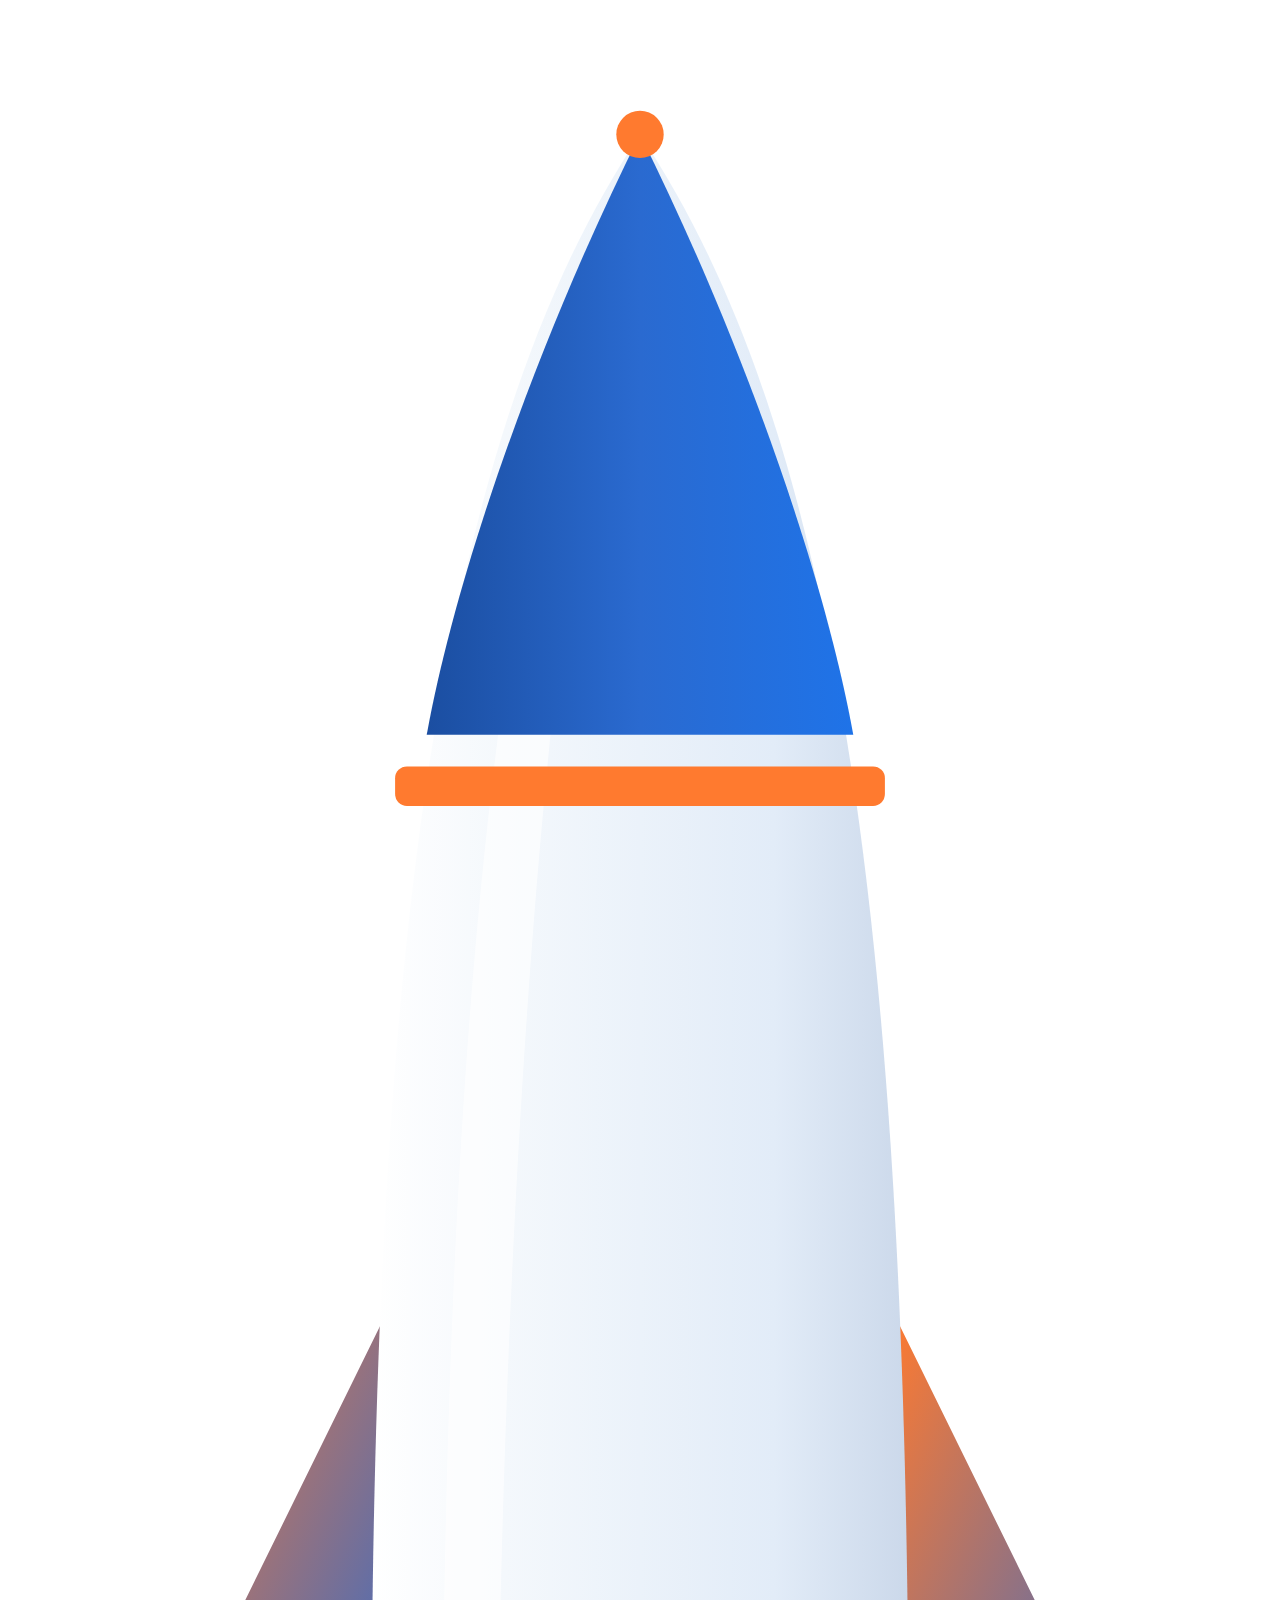
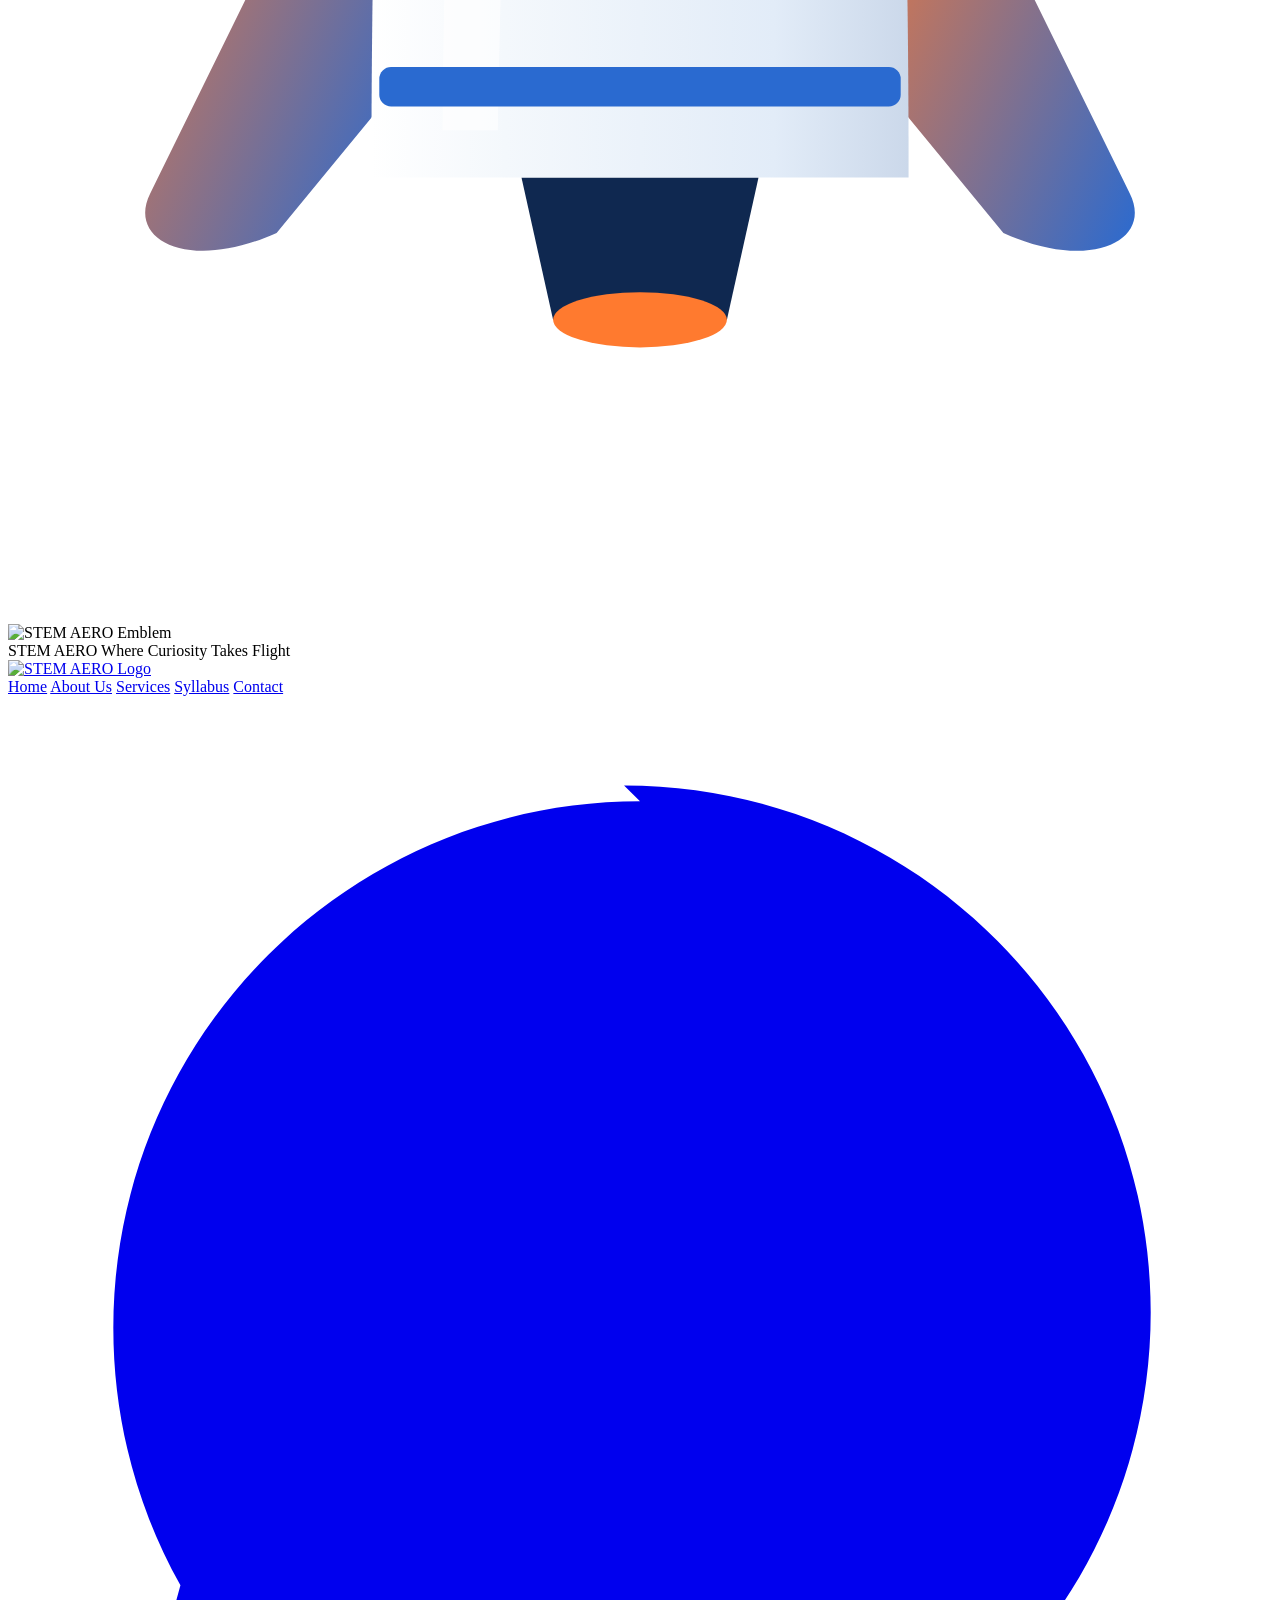
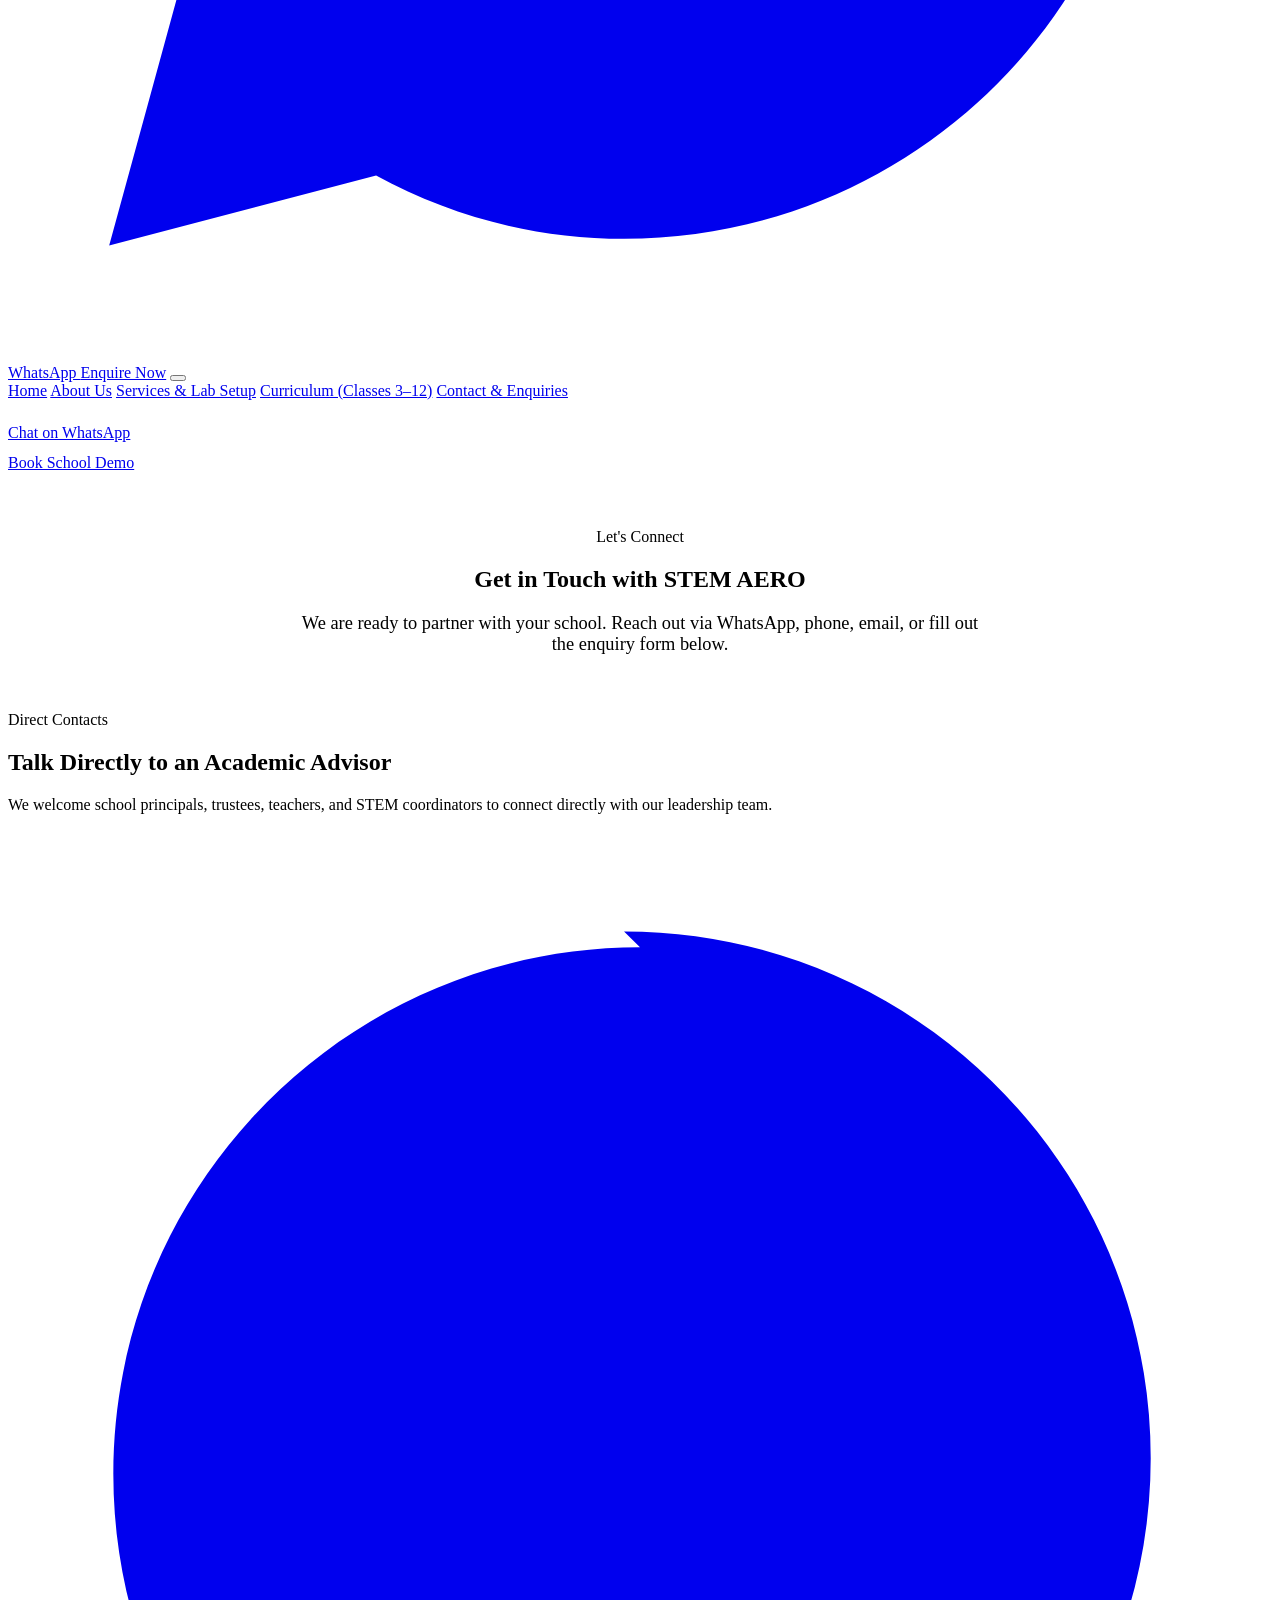
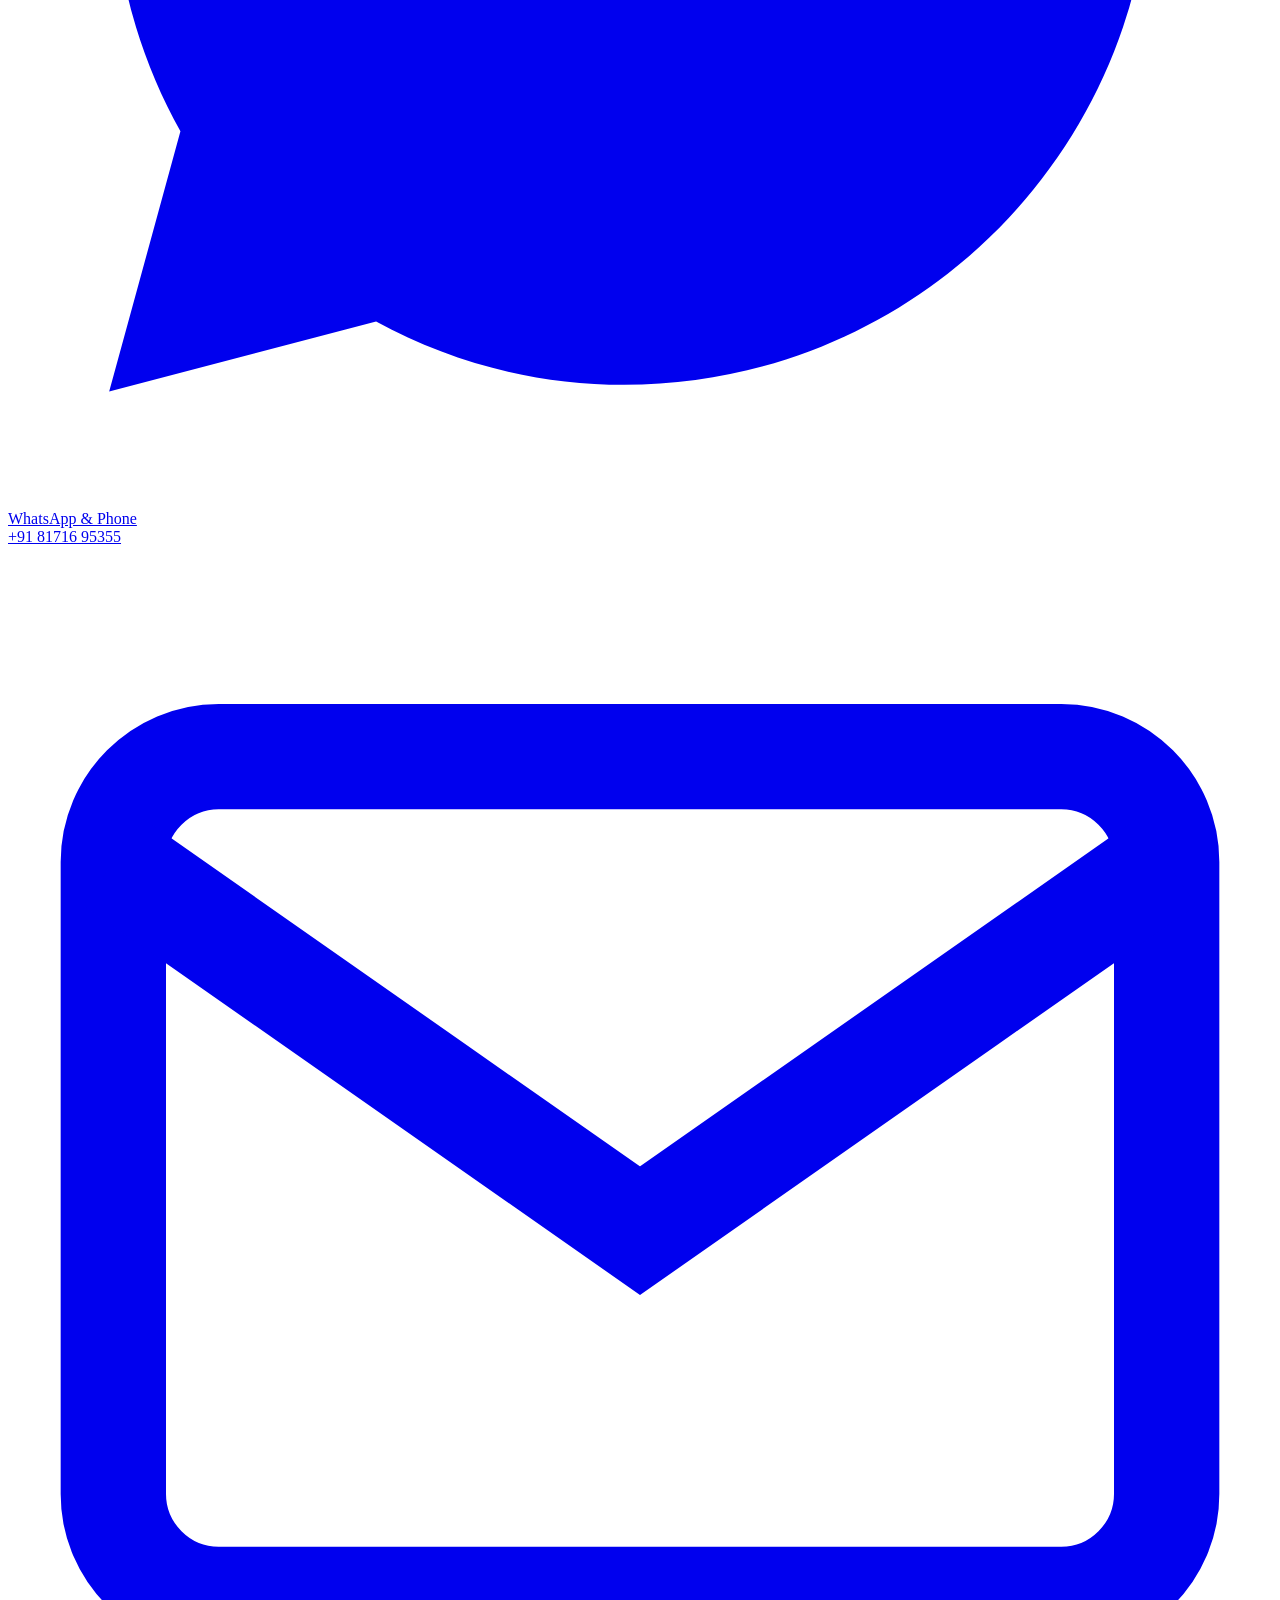
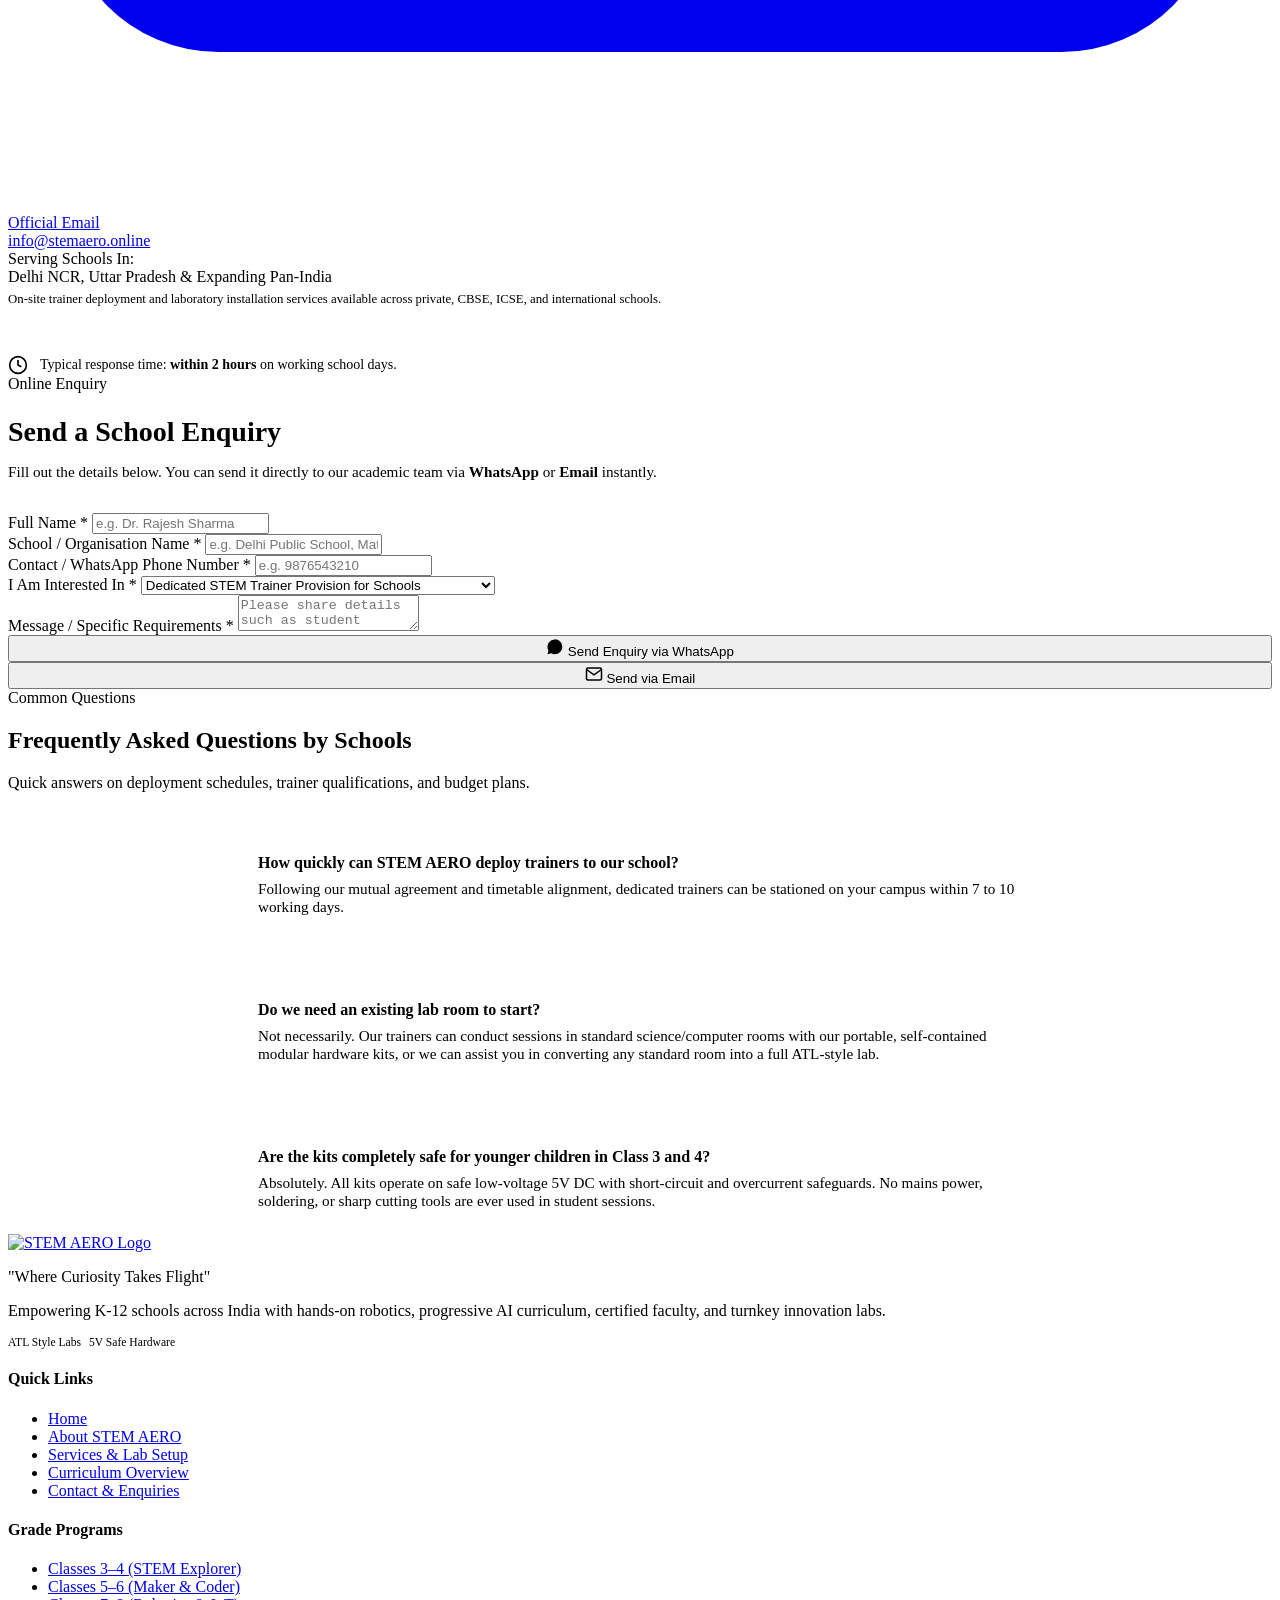
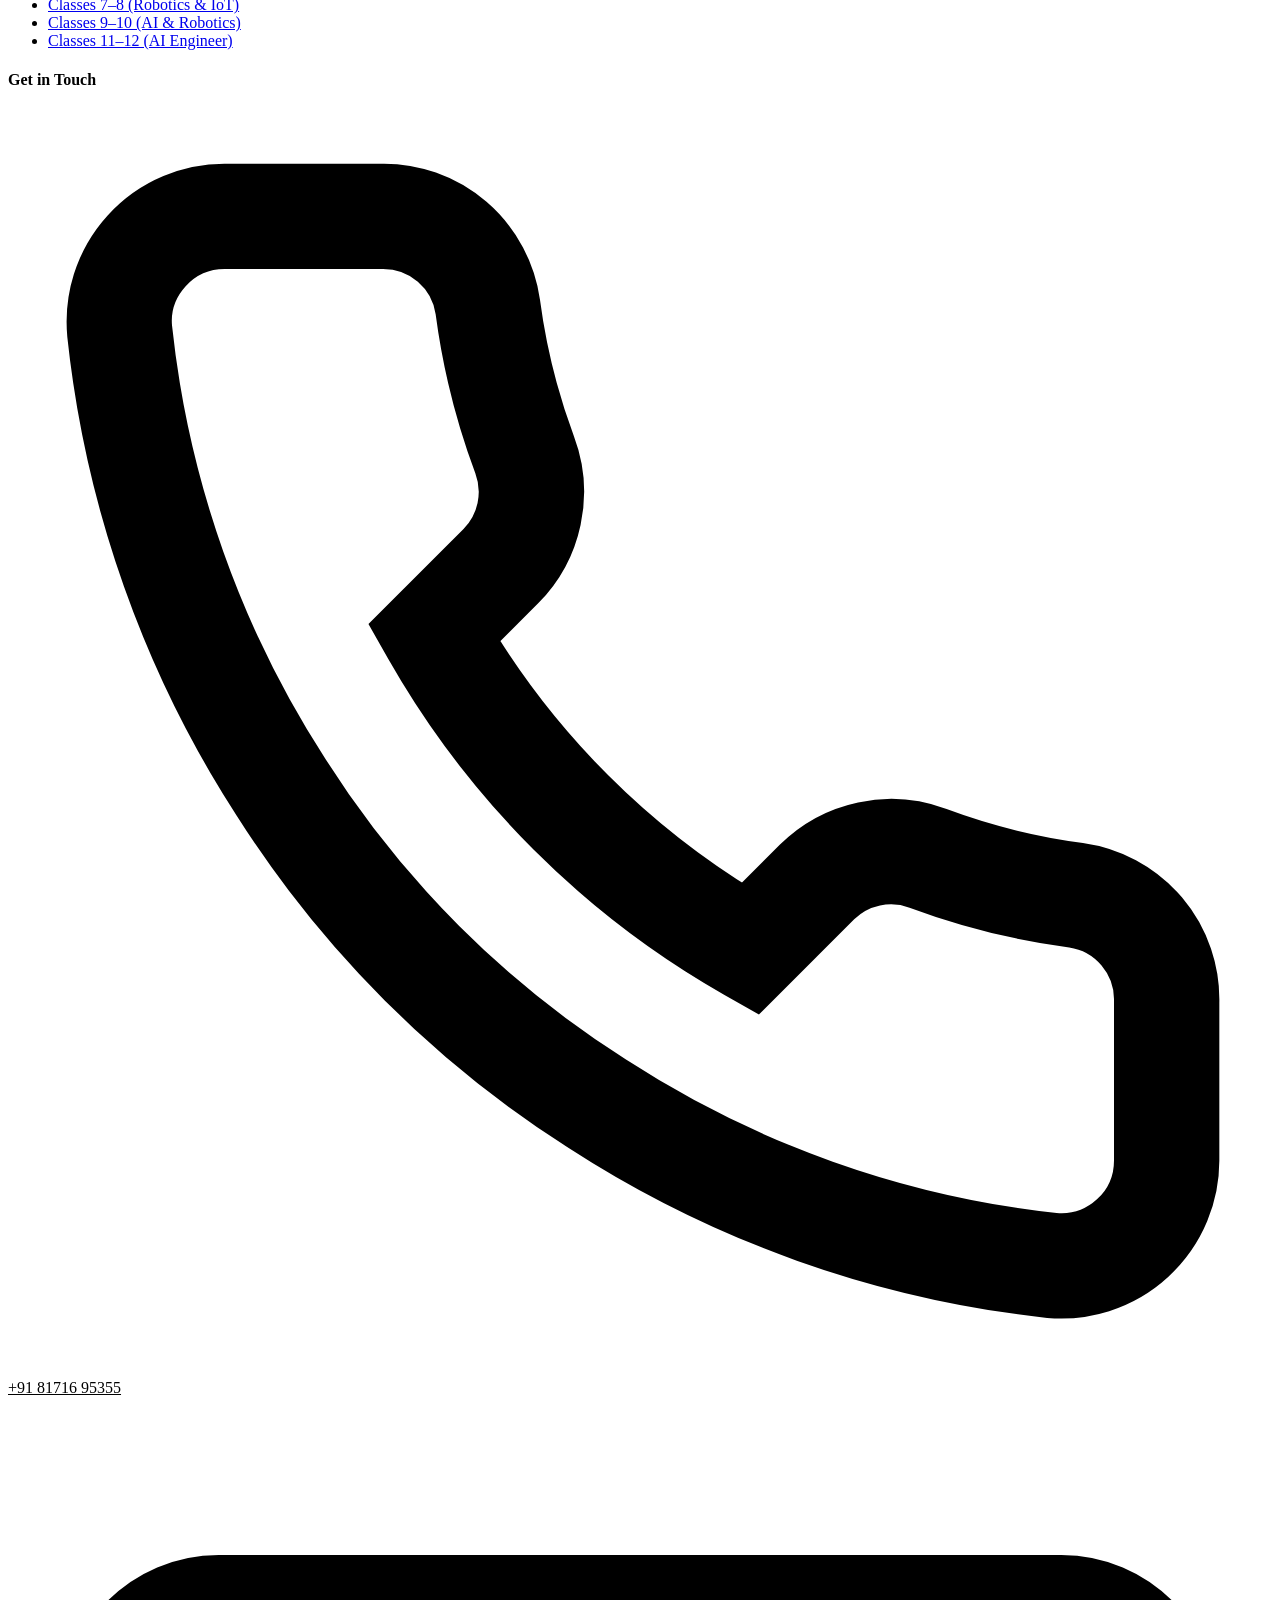
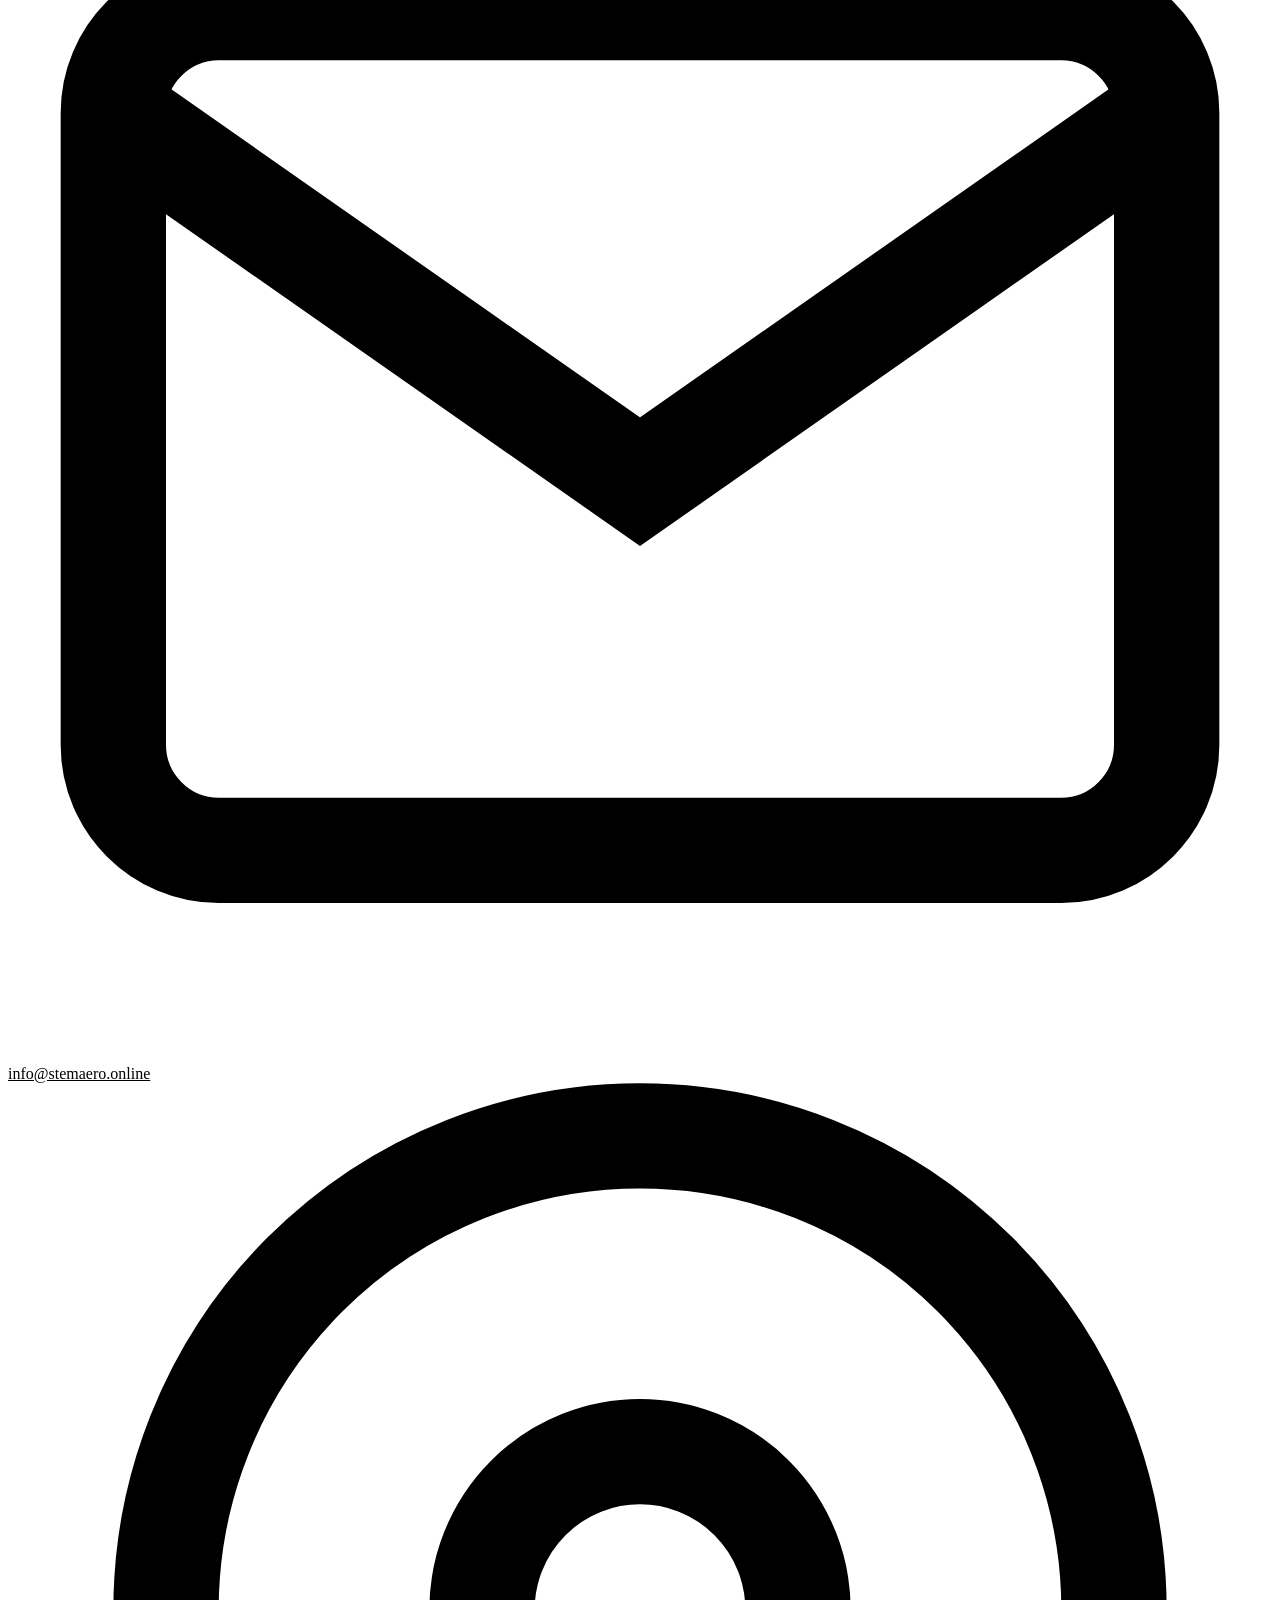
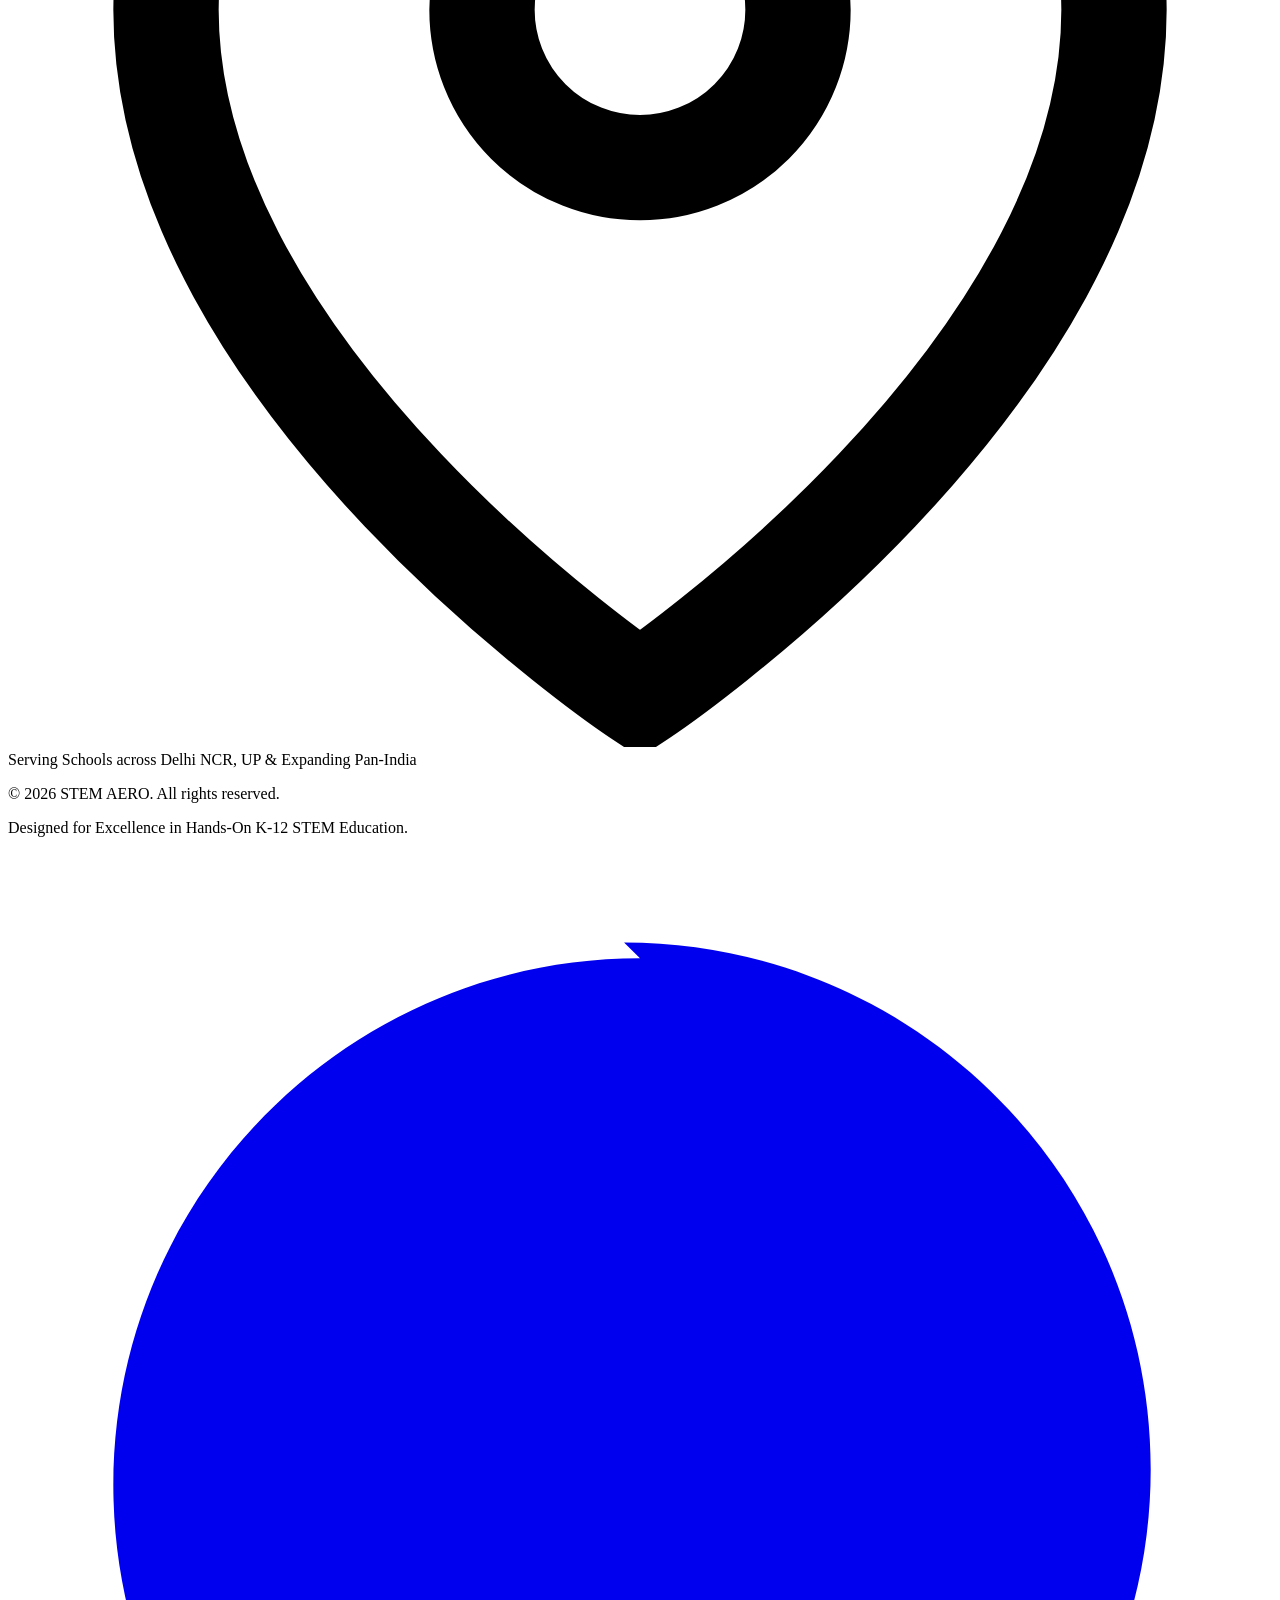
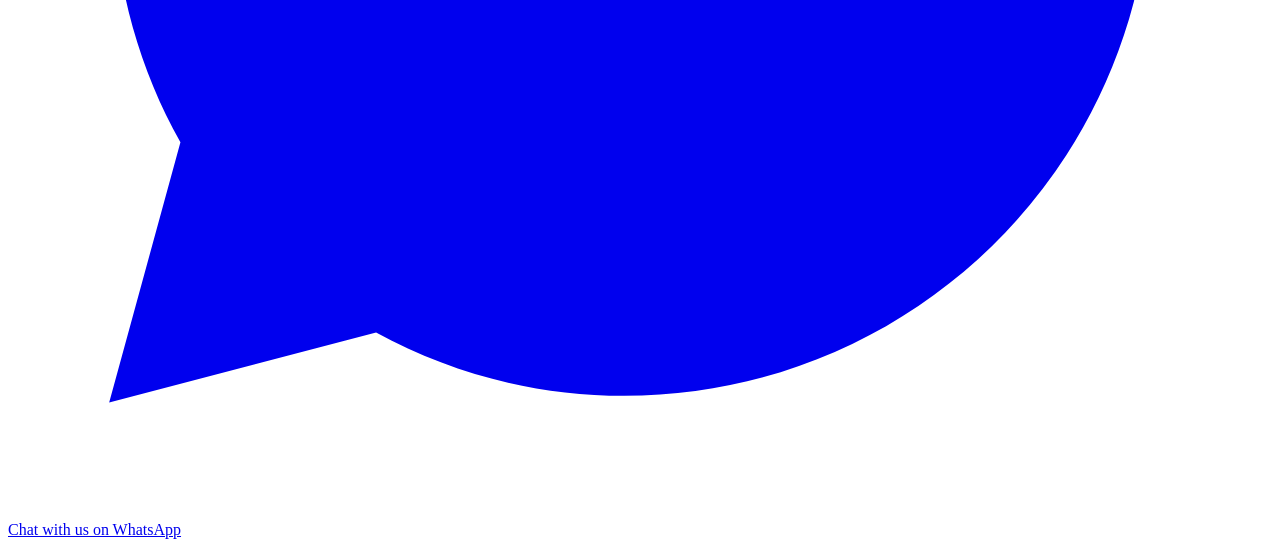
==== contact.html @ c4408d40 "Add files via upload" ====
<!DOCTYPE html>
<html lang="en">
<head>
  <meta charset="UTF-8">
  <meta name="viewport" content="width=device-width, initial-scale=1.0">
  <title>Contact Us | STEM AERO - School Partnerships & Enquiries</title>
  <meta name="description" content="Get in touch with STEM AERO to bring STEM trainers, progressive robotics curriculum, and ATL-style AI lab setups to your school. WhatsApp & Email assistance.">
  <meta name="keywords" content="STEM AERO contact, school robotics enquiry, hire STEM trainers, setup robotics lab, STEM AERO phone, STEM AERO WhatsApp">
  <link rel="canonical" href="https://stemaero.online/contact.html">

  <!-- Open Graph -->
  <meta property="og:type" content="website">
  <meta property="og:title" content="Contact STEM AERO | School Partnerships">
  <meta property="og:description" content="Reach our academic coordinators for trainer deployment, lab setup consultations, and curriculum demos.">
  <meta property="og:image" content="assets/img/logo.svg">
  <meta property="og:url" content="https://stemaero.online/contact.html">

  <!-- Favicon -->
  <link rel="icon" type="image/svg+xml" href="assets/img/logo.svg">

  <!-- Google Fonts -->
  <link rel="preconnect" href="https://fonts.googleapis.com">
  <link rel="preconnect" href="https://fonts.gstatic.com" crossorigin>
  <link href="https://fonts.googleapis.com/css2?family=Inter:wght@400;500;600;700&family=Poppins:wght@600;700;800&display=swap" rel="stylesheet">

  <!-- Custom CSS -->
  <link rel="stylesheet" href="css/style.css">
</head>
<body>

  <!-- ==========================================================================
       PAGE PRELOADER (Simple Rocket Launch with STEM AERO Logo)
       ========================================================================== -->
  <div id="page-preloader" class="page-preloader" aria-hidden="true">
    <div class="rocket-loader-stage">
      <div class="simple-rocket-ship" id="simple-rocket">
        <!-- Thruster Fire at Rocket Base -->
        <div class="rocket-engine-fire">
          <div class="fire-flame-outer"></div>
          <div class="fire-flame-inner"></div>
        </div>

        <!-- Sleek Modern Vector Rocket Ship -->
        <svg class="rocket-svg-graphic" viewBox="0 0 160 280" xmlns="http://www.w3.org/2000/svg">
          <defs>
            <linearGradient id="rocketBodyGrad" x1="0%" y1="0%" x2="100%" y2="0%">
              <stop offset="0%" stop-color="#FFFFFF"/>
              <stop offset="25%" stop-color="#F4F8FC"/>
              <stop offset="75%" stop-color="#E2ECF8"/>
              <stop offset="100%" stop-color="#CBD8EA"/>
            </linearGradient>
            <linearGradient id="rocketNoseGrad" x1="0%" y1="0%" x2="100%" y2="0%">
              <stop offset="0%" stop-color="#1B4EA1"/>
              <stop offset="50%" stop-color="#2A6AD0"/>
              <stop offset="100%" stop-color="#1F73E8"/>
            </linearGradient>
            <linearGradient id="rocketFinGrad" x1="0%" y1="0%" x2="100%" y2="100%">
              <stop offset="0%" stop-color="#FF7A2F"/>
              <stop offset="100%" stop-color="#2A6AD0"/>
            </linearGradient>
          </defs>

          <!-- Modern Swept Delta Fins -->
          <path d="M 48 165 L 18 226 C 15 232, 23 236, 34 231 L 48 214 Z" fill="url(#rocketFinGrad)"/>
          <path d="M 112 165 L 142 226 C 145 232, 137 236, 126 231 L 112 214 Z" fill="url(#rocketFinGrad)"/>

          <!-- Engine Thruster Nozzle -->
          <path d="M 65 224 L 95 224 L 91 242 L 69 242 Z" fill="#0F2850"/>
          <ellipse cx="80" cy="242" rx="11" ry="3.5" fill="#FF7A2F"/>

          <!-- Slender Modern Fuselage Body -->
          <path d="M 80 16 C 56 52, 46 112, 46 224 L 114 224 C 114 112, 104 52, 80 16 Z" fill="url(#rocketBodyGrad)"/>
          
          <!-- Aerodynamic Specular Highlight -->
          <path d="M 80 18 C 66 50, 56 105, 55 218 L 62 218 C 64 105, 73 50, 80 18 Z" fill="#FFFFFF" opacity="0.65"/>

          <!-- Sharp Needle Nose Cone -->
          <path d="M 80 16 C 68 40, 57 70, 53 92 L 107 92 C 103 70, 92 40, 80 16 Z" fill="url(#rocketNoseGrad)"/>
          <circle cx="80" cy="16" r="3" fill="#FF7A2F"/>

          <!-- Modern Minimalist Accent Rings -->
          <rect x="49" y="96" width="62" height="5" rx="1.5" fill="#FF7A2F"/>
          <rect x="47" y="210" width="66" height="5" rx="1.5" fill="#2A6AD0"/>
        </svg>

        <!-- STEM AERO Emblem Badge on Rocket Fuselage -->
        <div class="rocket-fuselage-badge">
          <img src="assets/img/only_logo.svg" alt="STEM AERO Emblem" class="rocket-badge-logo">
        </div>
      </div>

      <!-- Smoke Burst Ring -->
      <div class="rocket-launch-smoke"></div>

      <!-- Tagline & Brand Caption -->
      <div class="rocket-tagline-text">
        <span class="tagline-brand">STEM AERO</span>
        <span class="tagline-sub">Where Curiosity Takes Flight</span>
      </div>
    </div>
  </div>


  <!-- ==========================================================================
       HEADER & NAVIGATION
       ========================================================================== -->
  <header class="navbar" id="top-navbar">
    <div class="container nav-container">
      <a href="index.html" class="brand-link" aria-label="STEM AERO - Home">
        <img src="assets/img/logo.svg" alt="STEM AERO Logo" class="brand-logo-img" width="160" height="52">
      </a>

      <nav class="nav-links" aria-label="Primary Navigation">
        <a href="index.html" class="nav-item">Home</a>
        <a href="about.html" class="nav-item">About Us</a>
        <a href="services.html" class="nav-item">Services</a>
        <a href="syllabus.html" class="nav-item">Syllabus</a>
        <a href="contact.html" class="nav-item active">Contact</a>
      </nav>

      <div class="nav-actions">
        <a href="https://wa.me/918171695355?text=Hello%20STEM%20AERO%2C%20I%20would%20like%20to%20know%20more%20about%20your%20programs." target="_blank" rel="noopener noreferrer" class="btn btn-whatsapp btn-sm">
          <svg viewBox="0 0 24 24" fill="currentColor"><path d="M12.031 6.172c-3.181 0-5.767 2.586-5.768 5.766-.001 1.298.38 2.27 1.019 3.287l-.582 2.128 2.182-.573c.978.58 1.911.928 3.149.929 3.182 0 5.767-2.587 5.768-5.766.001-3.187-2.575-5.771-5.768-5.771zm3.392 8.244c-.144.405-.837.774-1.17.824-.299.045-.677.063-1.092-.069-.252-.08-.575-.187-.988-.365-1.739-.751-2.874-2.502-2.961-2.617-.087-.116-.708-.941-.708-1.793s.448-1.273.607-1.446c.159-.173.346-.217.462-.217l.332.007c.106.005.249-.04.39.299.144.347.491 1.2.534 1.288.043.087.072.188.014.304-.058.116-.087.188-.173.289l-.26.304c-.087.086-.177.18-.076.354.101.174.449.741.964 1.201.662.591 1.221.774 1.394.861.174.086.275.073.376-.044.101-.116.433-.506.549-.68.116-.173.231-.144.39-.086s1.011.477 1.184.564.289.13.332.203c.044.072.044.419-.1.824zm-3.423-12.416c-5.522 0-10 4.478-10 10 0 1.772.463 3.437 1.274 4.885l-1.353 4.943 5.068-1.33c1.402.766 3.003 1.202 4.708 1.202 5.522 0 10-4.478 10-10 0-5.522-4.478-10-10-10z"/></svg>
          WhatsApp
        </a>
        <a href="contact.html" class="btn btn-primary btn-sm">Enquire Now</a>
        <button class="mobile-toggle" aria-label="Toggle mobile menu" aria-expanded="false">
          <span></span>
          <span></span>
          <span></span>
        </button>
      </div>
    </div>

    <!-- Mobile Drawer -->
    <div class="mobile-menu-drawer" aria-label="Mobile Navigation">
      <a href="index.html" class="nav-item">Home</a>
      <a href="about.html" class="nav-item">About Us</a>
      <a href="services.html" class="nav-item">Services & Lab Setup</a>
      <a href="syllabus.html" class="nav-item">Curriculum (Classes 3–12)</a>
      <a href="contact.html" class="nav-item active">Contact & Enquiries</a>
      <div style="margin-top: 1.5rem; display: flex; flex-direction: column; gap: 0.75rem;">
        <a href="https://wa.me/918171695355" target="_blank" rel="noopener noreferrer" class="btn btn-whatsapp">Chat on WhatsApp</a>
        <a href="contact.html" class="btn btn-primary">Book School Demo</a>
      </div>
    </div>
  </header>

  <!-- ==========================================================================
       MAIN CONTENT: CONTACT & SCHOOL ENQUIRY
       ========================================================================== -->
  <main id="main-content">
    <!-- Header Banner -->
    <section class="section section-tint" style="padding-top: 3.5rem; padding-bottom: 3.5rem;">
      <div class="container text-center" style="text-align: center;">
        <span class="badge badge-blue">Let's Connect</span>
        <h1>Get in Touch with STEM AERO</h1>
        <p style="max-width: 680px; margin: 0 auto; font-size: 1.15rem; color: var(--text-body);">
          We are ready to partner with your school. Reach out via WhatsApp, phone, email, or fill out the enquiry form below.
        </p>
      </div>
    </section>

    <!-- Contact Details & Interactive Form Grid -->
    <section class="section" aria-label="Contact Channels">
      <div class="container">
        <div class="contact-grid">

          <!-- Left Column: Direct Channels & Information -->
          <div class="contact-info-card">
            <span class="badge badge-orange">Direct Contacts</span>
            <h2>Talk Directly to an Academic Advisor</h2>
            <p style="color: var(--text-muted); margin-bottom: 1.75rem;">
              We welcome school principals, trustees, teachers, and STEM coordinators to connect directly with our leadership team.
            </p>

            <div class="direct-channels">
              <!-- WhatsApp Card -->
              <a href="https://wa.me/918171695355?text=Hello%20STEM%20AERO%2C%20I%20would%20like%20to%20know%20more%20about%20your%20programs." target="_blank" rel="noopener noreferrer" class="direct-channel-btn whatsapp">
                <div class="channel-icon green">
                  <svg viewBox="0 0 24 24" fill="currentColor"><path d="M12.031 6.172c-3.181 0-5.767 2.586-5.768 5.766-.001 1.298.38 2.27 1.019 3.287l-.582 2.128 2.182-.573c.978.58 1.911.928 3.149.929 3.182 0 5.767-2.587 5.768-5.766.001-3.187-2.575-5.771-5.768-5.771zm3.392 8.244c-.144.405-.837.774-1.17.824-.299.045-.677.063-1.092-.069-.252-.08-.575-.187-.988-.365-1.739-.751-2.874-2.502-2.961-2.617-.087-.116-.708-.941-.708-1.793s.448-1.273.607-1.446c.159-.173.346-.217.462-.217l.332.007c.106.005.249-.04.39.299.144.347.491 1.2.534 1.288.043.087.072.188.014.304-.058.116-.087.188-.173.289l-.26.304c-.087.086-.177.18-.076.354.101.174.449.741.964 1.201.662.591 1.221.774 1.394.861.174.086.275.073.376-.044.101-.116.433-.506.549-.68.116-.173.231-.144.39-.086s1.011.477 1.184.564.289.13.332.203c.044.072.044.419-.1.824zm-3.423-12.416c-5.522 0-10 4.478-10 10 0 1.772.463 3.437 1.274 4.885l-1.353 4.943 5.068-1.33c1.402.766 3.003 1.202 4.708 1.202 5.522 0 10-4.478 10-10 0-5.522-4.478-10-10-10z"/></svg>
                </div>
                <div>
                  <div class="channel-text-title">WhatsApp & Phone</div>
                  <div class="channel-text-val">+91 81716 95355</div>
                </div>
              </a>

              <!-- Email Card -->
              <a href="mailto:info@stemaero.online?subject=School%20Enquiry%20-%20STEM%20AERO" class="direct-channel-btn email">
                <div class="channel-icon blue">
                  <svg viewBox="0 0 24 24" fill="none" stroke="currentColor" stroke-width="2"><path d="M4 4h16c1.1 0 2 .9 2 2v12c0 1.1-.9 2-2 2H4c-1.1 0-2-.9-2-2V6c0-1.1.9-2 2-2z"></path><polyline points="22,6 12,13 2,6"></polyline></svg>
                </div>
                <div>
                  <div class="channel-text-title">Official Email</div>
                  <div class="channel-text-val">info@stemaero.online</div>
                </div>
              </a>
            </div>

            <!-- Service Area Placeholder Box (Editable) -->
            <div class="service-area-box">
              <div class="service-area-label">Serving Schools In:</div>
              <!-- EDITABLE SERVICE AREA PLACEHOLDER -->
              <div class="service-area-val">
                Delhi NCR, Uttar Pradesh & Expanding Pan-India
              </div>
              <p style="font-size: 0.8rem; color: var(--text-muted); margin-top: 0.4rem; margin-bottom: 0;">
                On-site trainer deployment and laboratory installation services available across private, CBSE, ICSE, and international schools.
              </p>
            </div>

            <div style="margin-top: 1.75rem; padding-top: 1.25rem; border-top: 1px solid var(--border-light); display: flex; align-items: center; gap: 0.75rem;">
              <svg style="width: 20px; height: 20px; color: var(--whatsapp-green);" viewBox="0 0 24 24" fill="none" stroke="currentColor" stroke-width="2"><circle cx="12" cy="12" r="10"></circle><polyline points="12 6 12 12 16 14"></polyline></svg>
              <span style="font-size: 0.875rem; color: var(--text-muted);">
                Typical response time: <strong>within 2 hours</strong> on working school days.
              </span>
            </div>
          </div>

          <!-- Right Column: Interactive Static Enquiry Form -->
          <div class="contact-form-card">
            <span class="badge badge-blue">Online Enquiry</span>
            <h2 style="font-size: 1.75rem; margin-bottom: 0.5rem;">Send a School Enquiry</h2>
            <p style="font-size: 0.95rem; color: var(--text-muted); margin-bottom: 2rem;">
              Fill out the details below. You can send it directly to our academic team via <strong>WhatsApp</strong> or <strong>Email</strong> instantly.
            </p>

            <form id="stem-contact-form" novalidate>
              <!-- Name -->
              <div class="form-group">
                <label for="contact-name" class="form-label">Full Name <span class="req">*</span></label>
                <input type="text" id="contact-name" class="form-input" placeholder="e.g. Dr. Rajesh Sharma" required>
              </div>

              <!-- School/Organisation -->
              <div class="form-group">
                <label for="contact-school" class="form-label">School / Organisation Name <span class="req">*</span></label>
                <input type="text" id="contact-school" class="form-input" placeholder="e.g. Delhi Public School, Mathura Road" required>
              </div>

              <!-- Phone/WhatsApp -->
              <div class="form-group">
                <label for="contact-phone" class="form-label">Contact / WhatsApp Phone Number <span class="req">*</span></label>
                <input type="tel" id="contact-phone" class="form-input" placeholder="e.g. 9876543210" required>
              </div>

              <!-- Interest Dropdown -->
              <div class="form-group">
                <label for="contact-interest" class="form-label">I Am Interested In <span class="req">*</span></label>
                <select id="contact-interest" class="form-select">
                  <option value="Dedicated STEM Trainer Provision">Dedicated STEM Trainer Provision for Schools</option>
                  <option value="STEM & Robotics Classes (Classes 3-12)">STEM & Robotics Classes (Classes 3–12 Curriculum)</option>
                  <option value="AI & Robotics Lab Setup (ATL style)">AI & Robotics Lab Setup (ATL-style Innovation Labs)</option>
                  <option value="Full Turnkey Partnership (Trainers + Curriculum + Lab)">Complete School Solution (Trainers + Curriculum + Lab)</option>
                  <option value="Other School Enquiry">Other Inquiry / Discussion</option>
                </select>
              </div>

              <!-- Message -->
              <div class="form-group">
                <label for="contact-message" class="form-label">Message / Specific Requirements <span class="req">*</span></label>
                <textarea id="contact-message" class="form-textarea" placeholder="Please share details such as student strength, grade levels, or existing lab infrastructure..." required></textarea>
              </div>

              <!-- Inline Status Notification -->
              <div id="form-status" class="form-status-msg" role="alert"></div>

              <!-- Form Action Buttons -->
              <div class="form-actions">
                <button type="button" id="btn-submit-whatsapp" class="btn btn-whatsapp" style="width: 100%;">
                  <svg viewBox="0 0 24 24" fill="currentColor" style="width: 18px; height: 18px;"><path d="M12.031 6.172c-3.181 0-5.767 2.586-5.768 5.766-.001 1.298.38 2.27 1.019 3.287l-.582 2.128 2.182-.573c.978.58 1.911.928 3.149.929 3.182 0 5.767-2.587 5.768-5.766.001-3.187-2.575-5.771-5.768-5.771zm3.392 8.244c-.144.405-.837.774-1.17.824-.299.045-.677.063-1.092-.069-.252-.08-.575-.187-.988-.365-1.739-.751-2.874-2.502-2.961-2.617-.087-.116-.708-.941-.708-1.793s.448-1.273.607-1.446c.159-.173.346-.217.462-.217l.332.007c.106.005.249-.04.39.299.144.347.491 1.2.534 1.288.043.087.072.188.014.304-.058.116-.087.188-.173.289l-.26.304c-.087.086-.177.18-.076.354.101.174.449.741.964 1.201.662.591 1.221.774 1.394.861.174.086.275.073.376-.044.101-.116.433-.506.549-.68.116-.173.231-.144.39-.086s1.011.477 1.184.564.289.13.332.203c.044.072.044.419-.1.824zm-3.423-12.416c-5.522 0-10 4.478-10 10 0 1.772.463 3.437 1.274 4.885l-1.353 4.943 5.068-1.33c1.402.766 3.003 1.202 4.708 1.202 5.522 0 10-4.478 10-10 0-5.522-4.478-10-10-10z"/></svg>
                  Send Enquiry via WhatsApp
                </button>
                <button type="button" id="btn-submit-email" class="btn btn-outline" style="width: 100%;">
                  <svg viewBox="0 0 24 24" fill="none" stroke="currentColor" stroke-width="2" style="width: 18px; height: 18px;"><path d="M4 4h16c1.1 0 2 .9 2 2v12c0 1.1-.9 2-2 2H4c-1.1 0-2-.9-2-2V6c0-1.1.9-2 2-2z"></path><polyline points="22,6 12,13 2,6"></polyline></svg>
                  Send via Email
                </button>
              </div>
            </form>
          </div>

        </div>
      </div>
    </section>

    <!-- FAQ Section -->
    <section class="section section-tint" aria-label="Frequently Asked Questions">
      <div class="container">
        <div class="section-header">
          <span class="badge badge-blue">Common Questions</span>
          <h2>Frequently Asked Questions by Schools</h2>
          <p>Quick answers on deployment schedules, trainer qualifications, and budget plans.</p>
        </div>

        <div style="max-width: 820px; margin: 0 auto; display: flex; flex-direction: column; gap: 1rem;">
          <div style="background: var(--surface); padding: 1.5rem 1.75rem; border-radius: var(--radius-md); border: 1px solid var(--border-color);">
            <h4 style="margin-bottom: 0.5rem; color: var(--navy-primary);">How quickly can STEM AERO deploy trainers to our school?</h4>
            <p style="color: var(--text-body); font-size: 0.95rem; margin: 0;">Following our mutual agreement and timetable alignment, dedicated trainers can be stationed on your campus within 7 to 10 working days.</p>
          </div>

          <div style="background: var(--surface); padding: 1.5rem 1.75rem; border-radius: var(--radius-md); border: 1px solid var(--border-color);">
            <h4 style="margin-bottom: 0.5rem; color: var(--navy-primary);">Do we need an existing lab room to start?</h4>
            <p style="color: var(--text-body); font-size: 0.95rem; margin: 0;">Not necessarily. Our trainers can conduct sessions in standard science/computer rooms with our portable, self-contained modular hardware kits, or we can assist you in converting any standard room into a full ATL-style lab.</p>
          </div>

          <div style="background: var(--surface); padding: 1.5rem 1.75rem; border-radius: var(--radius-md); border: 1px solid var(--border-color);">
            <h4 style="margin-bottom: 0.5rem; color: var(--navy-primary);">Are the kits completely safe for younger children in Class 3 and 4?</h4>
            <p style="color: var(--text-body); font-size: 0.95rem; margin: 0;">Absolutely. All kits operate on safe low-voltage 5V DC with short-circuit and overcurrent safeguards. No mains power, soldering, or sharp cutting tools are ever used in student sessions.</p>
          </div>
        </div>
      </div>
    </section>
  </main>

  <!-- ==========================================================================
       FOOTER
       ========================================================================== -->
  <footer class="footer">
    <div class="container">
      <div class="footer-grid">
        <div class="footer-brand">
          <a href="index.html" aria-label="STEM AERO Home">
            <img src="assets/img/logo.svg" alt="STEM AERO Logo" class="brand-logo-img" width="160" height="52">
          </a>
          <p class="footer-tagline">"Where Curiosity Takes Flight"</p>
          <p class="footer-desc">
            Empowering K-12 schools across India with hands-on robotics, progressive AI curriculum, certified faculty, and turnkey innovation labs.
          </p>
          <div style="display: flex; gap: 0.5rem; flex-wrap: wrap;">
            <span class="badge badge-white" style="font-size: 0.725rem; margin-bottom: 0;">ATL Style Labs</span>
            <span class="badge badge-white" style="font-size: 0.725rem; margin-bottom: 0;">5V Safe Hardware</span>
          </div>
        </div>

        <div>
          <h4 class="footer-heading">Quick Links</h4>
          <ul class="footer-links-list">
            <li class="footer-link-item"><a href="index.html">Home</a></li>
            <li class="footer-link-item"><a href="about.html">About STEM AERO</a></li>
            <li class="footer-link-item"><a href="services.html">Services & Lab Setup</a></li>
            <li class="footer-link-item"><a href="syllabus.html">Curriculum Overview</a></li>
            <li class="footer-link-item"><a href="contact.html">Contact & Enquiries</a></li>
          </ul>
        </div>

        <div>
          <h4 class="footer-heading">Grade Programs</h4>
          <ul class="footer-links-list">
            <li class="footer-link-item"><a href="syllabus.html#class-3">Classes 3–4 (STEM Explorer)</a></li>
            <li class="footer-link-item"><a href="syllabus.html#class-5">Classes 5–6 (Maker & Coder)</a></li>
            <li class="footer-link-item"><a href="syllabus.html#class-7">Classes 7–8 (Robotics & IoT)</a></li>
            <li class="footer-link-item"><a href="syllabus.html#class-9">Classes 9–10 (AI & Robotics)</a></li>
            <li class="footer-link-item"><a href="syllabus.html#class-11">Classes 11–12 (AI Engineer)</a></li>
          </ul>
        </div>

        <div>
          <h4 class="footer-heading">Get in Touch</h4>
          <div class="footer-contact-item">
            <svg viewBox="0 0 24 24" fill="none" stroke="currentColor" stroke-width="2"><path d="M22 16.92v3a2 2 0 0 1-2.18 2 19.79 19.79 0 0 1-8.63-3.07 19.5 19.5 0 0 1-6-6 19.79 19.79 0 0 1-3.07-8.67A2 2 0 0 1 4.11 2h3a2 2 0 0 1 2 1.72 12.84 12.84 0 0 0 .7 2.81 2 2 0 0 1-.45 2.11L8.09 9.91a16 16 0 0 0 6 6l1.27-1.27a2 2 0 0 1 2.11-.45 12.84 12.84 0 0 0 2.81.7A2 2 0 0 1 22 16.92z"></path></svg>
            <a href="https://wa.me/918171695355" target="_blank" rel="noopener noreferrer" style="color: inherit;">+91 81716 95355</a>
          </div>
          <div class="footer-contact-item">
            <svg viewBox="0 0 24 24" fill="none" stroke="currentColor" stroke-width="2"><path d="M4 4h16c1.1 0 2 .9 2 2v12c0 1.1-.9 2-2 2H4c-1.1 0-2-.9-2-2V6c0-1.1.9-2 2-2z"></path><polyline points="22,6 12,13 2,6"></polyline></svg>
            <a href="mailto:info@stemaero.online" style="color: inherit;">info@stemaero.online</a>
          </div>
          <div class="footer-contact-item">
            <svg viewBox="0 0 24 24" fill="none" stroke="currentColor" stroke-width="2"><path d="M21 10c0 7-9 13-9 13s-9-6-9-13a9 9 0 0 1 18 0z"></path><circle cx="12" cy="10" r="3"></circle></svg>
            <span>Serving Schools across Delhi NCR, UP & Expanding Pan-India</span>
          </div>
        </div>
      </div>

      <div class="footer-bottom">
        <p class="footer-bottom-copy">© 2026 STEM AERO. All rights reserved.</p>
        <p class="footer-bottom-copy">Designed for Excellence in Hands-On K-12 STEM Education.</p>
      </div>
    </div>
  </footer>

  <!-- Floating WhatsApp -->
  <a href="https://wa.me/918171695355?text=Hello%20STEM%20AERO%2C%20I%20would%20like%20to%20know%20more%20about%20your%20programs." class="floating-whatsapp" target="_blank" rel="noopener noreferrer" aria-label="Chat with STEM AERO on WhatsApp">
    <svg viewBox="0 0 24 24" fill="currentColor"><path d="M12.031 6.172c-3.181 0-5.767 2.586-5.768 5.766-.001 1.298.38 2.27 1.019 3.287l-.582 2.128 2.182-.573c.978.58 1.911.928 3.149.929 3.182 0 5.767-2.587 5.768-5.766.001-3.187-2.575-5.771-5.768-5.771zm3.392 8.244c-.144.405-.837.774-1.17.824-.299.045-.677.063-1.092-.069-.252-.08-.575-.187-.988-.365-1.739-.751-2.874-2.502-2.961-2.617-.087-.116-.708-.941-.708-1.793s.448-1.273.607-1.446c.159-.173.346-.217.462-.217l.332.007c.106.005.249-.04.39.299.144.347.491 1.2.534 1.288.043.087.072.188.014.304-.058.116-.087.188-.173.289l-.26.304c-.087.086-.177.18-.076.354.101.174.449.741.964 1.201.662.591 1.221.774 1.394.861.174.086.275.073.376-.044.101-.116.433-.506.549-.68.116-.173.231-.144.39-.086s1.011.477 1.184.564.289.13.332.203c.044.072.044.419-.1.824zm-3.423-12.416c-5.522 0-10 4.478-10 10 0 1.772.463 3.437 1.274 4.885l-1.353 4.943 5.068-1.33c1.402.766 3.003 1.202 4.708 1.202 5.522 0 10-4.478 10-10 0-5.522-4.478-10-10-10z"/></svg>
    <span class="floating-whatsapp-tooltip">Chat with us on WhatsApp</span>
  </a>

  <script src="js/script.js"></script>
</body>
</html>
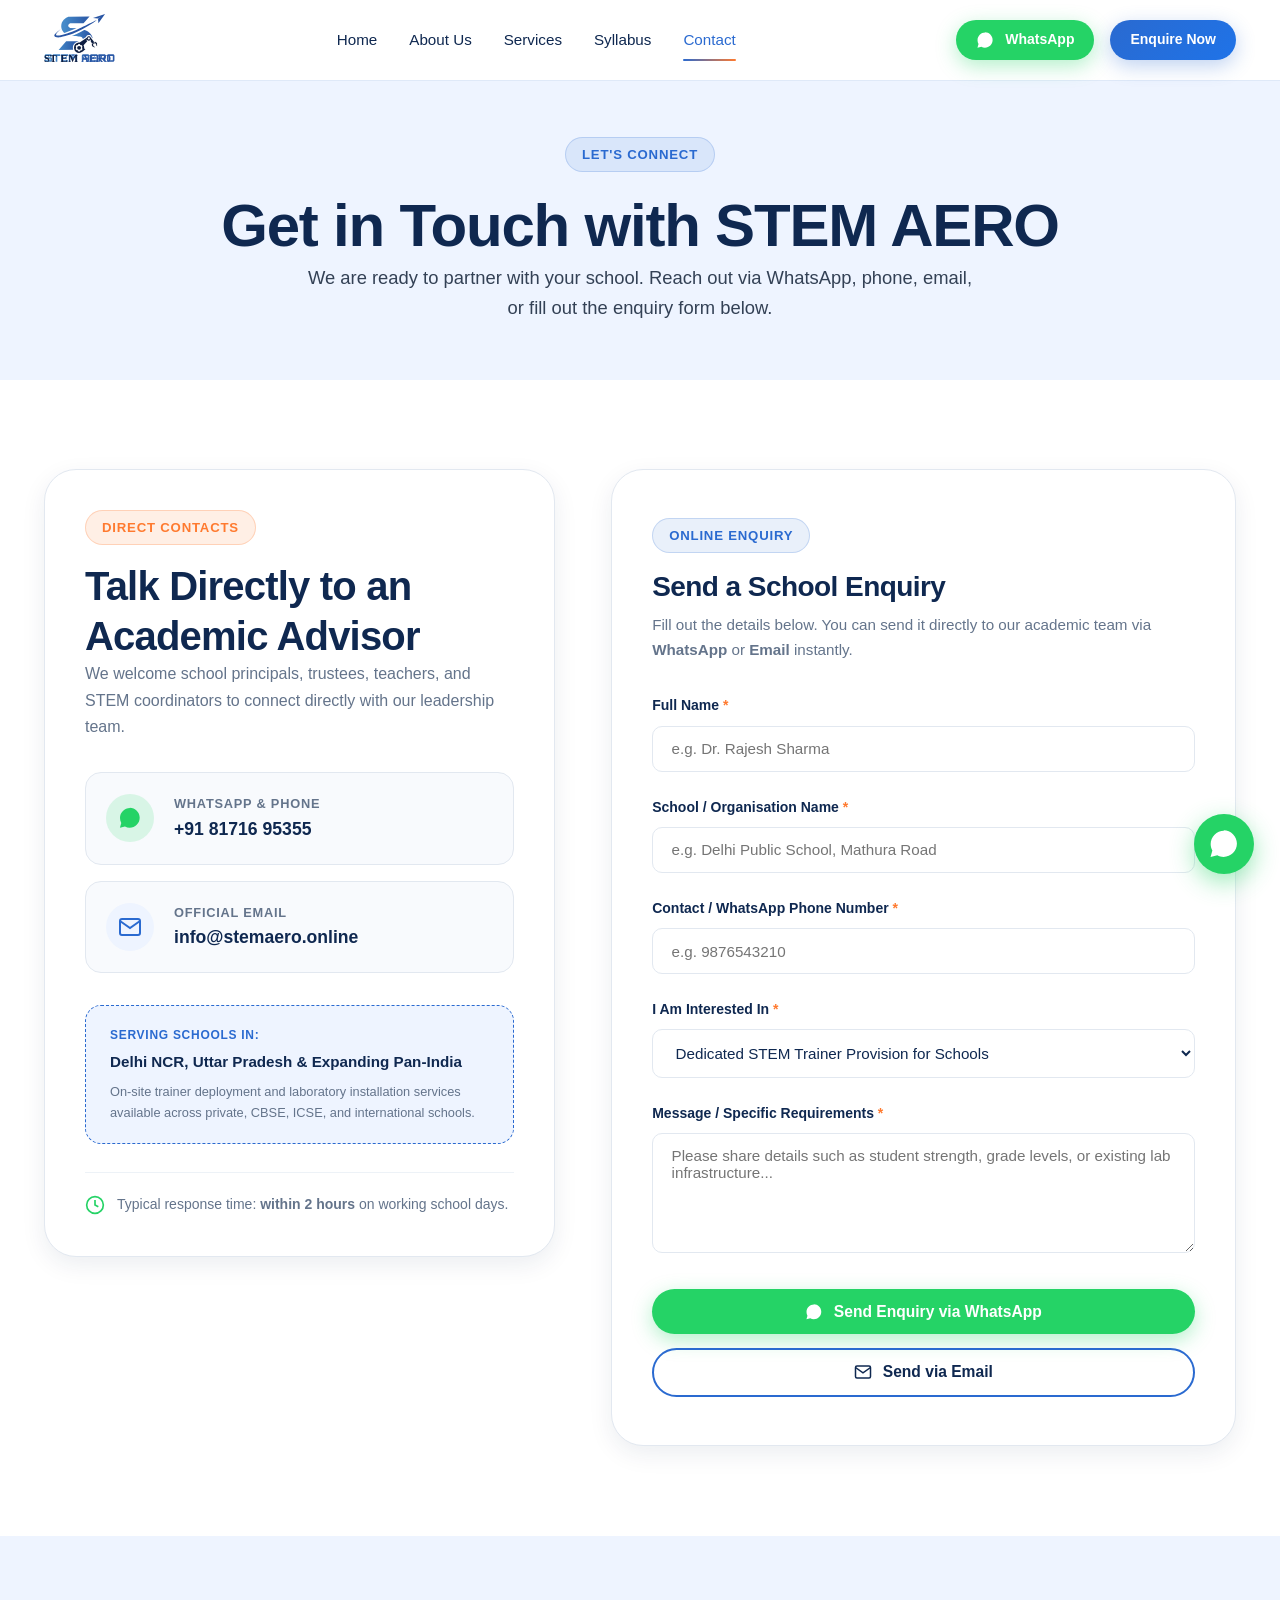
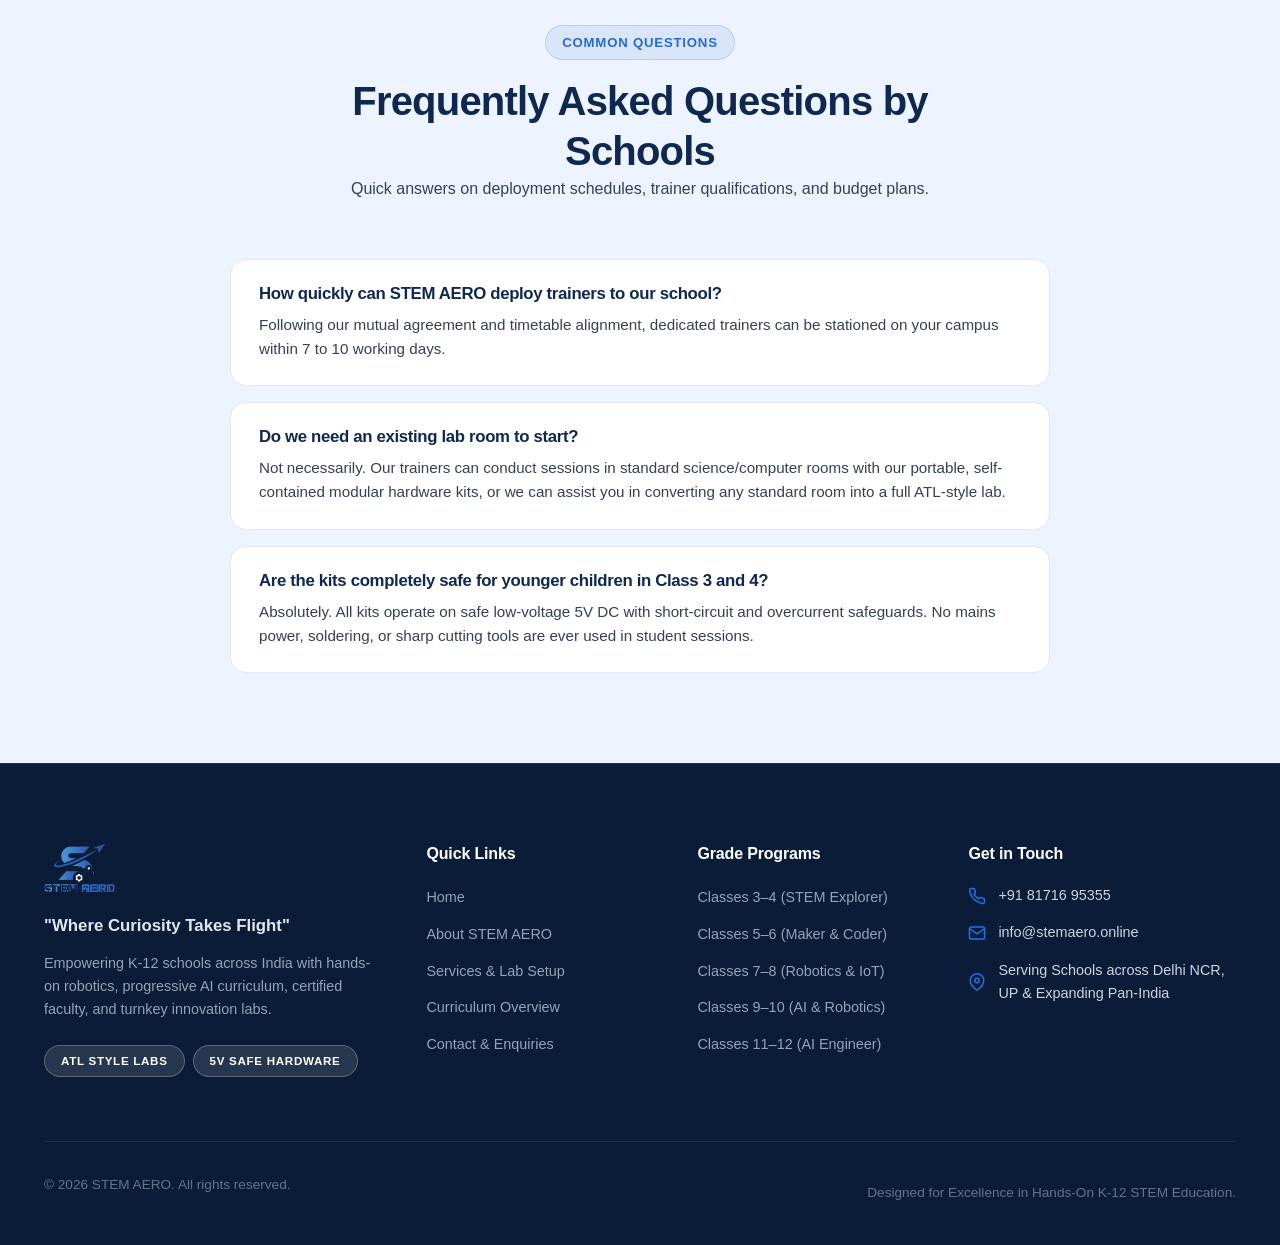
==== commit ce39f726: "Add files via upload" ====
--- a/contact.html
+++ b/contact.html
@@ -151,7 +151,7 @@
        ========================================================================== -->
   <main id="main-content">
     <!-- Header Banner -->
-    <section class="section section-tint" style="padding-top: 3.5rem; padding-bottom: 3.5rem;">
+    <section class="section section-tint page-hero-banner">
       <div class="container text-center" style="text-align: center;">
         <span class="badge badge-blue">Let's Connect</span>
         <h1>Get in Touch with STEM AERO</h1>
@@ -293,20 +293,20 @@
           <p>Quick answers on deployment schedules, trainer qualifications, and budget plans.</p>
         </div>
 
-        <div style="max-width: 820px; margin: 0 auto; display: flex; flex-direction: column; gap: 1rem;">
-          <div style="background: var(--surface); padding: 1.5rem 1.75rem; border-radius: var(--radius-md); border: 1px solid var(--border-color);">
-            <h4 style="margin-bottom: 0.5rem; color: var(--navy-primary);">How quickly can STEM AERO deploy trainers to our school?</h4>
-            <p style="color: var(--text-body); font-size: 0.95rem; margin: 0;">Following our mutual agreement and timetable alignment, dedicated trainers can be stationed on your campus within 7 to 10 working days.</p>
-          </div>
-
-          <div style="background: var(--surface); padding: 1.5rem 1.75rem; border-radius: var(--radius-md); border: 1px solid var(--border-color);">
-            <h4 style="margin-bottom: 0.5rem; color: var(--navy-primary);">Do we need an existing lab room to start?</h4>
-            <p style="color: var(--text-body); font-size: 0.95rem; margin: 0;">Not necessarily. Our trainers can conduct sessions in standard science/computer rooms with our portable, self-contained modular hardware kits, or we can assist you in converting any standard room into a full ATL-style lab.</p>
-          </div>
-
-          <div style="background: var(--surface); padding: 1.5rem 1.75rem; border-radius: var(--radius-md); border: 1px solid var(--border-color);">
-            <h4 style="margin-bottom: 0.5rem; color: var(--navy-primary);">Are the kits completely safe for younger children in Class 3 and 4?</h4>
-            <p style="color: var(--text-body); font-size: 0.95rem; margin: 0;">Absolutely. All kits operate on safe low-voltage 5V DC with short-circuit and overcurrent safeguards. No mains power, soldering, or sharp cutting tools are ever used in student sessions.</p>
+        <div class="faq-list-container">
+          <div class="faq-item-card">
+            <h4 class="faq-item-title">How quickly can STEM AERO deploy trainers to our school?</h4>
+            <p class="faq-item-text">Following our mutual agreement and timetable alignment, dedicated trainers can be stationed on your campus within 7 to 10 working days.</p>
+          </div>
+
+          <div class="faq-item-card">
+            <h4 class="faq-item-title">Do we need an existing lab room to start?</h4>
+            <p class="faq-item-text">Not necessarily. Our trainers can conduct sessions in standard science/computer rooms with our portable, self-contained modular hardware kits, or we can assist you in converting any standard room into a full ATL-style lab.</p>
+          </div>
+
+          <div class="faq-item-card">
+            <h4 class="faq-item-title">Are the kits completely safe for younger children in Class 3 and 4?</h4>
+            <p class="faq-item-text">Absolutely. All kits operate on safe low-voltage 5V DC with short-circuit and overcurrent safeguards. No mains power, soldering, or sharp cutting tools are ever used in student sessions.</p>
           </div>
         </div>
       </div>
--- a/css/style.css
+++ b/css/style.css
@@ -0,0 +1,4781 @@
+/* ==========================================================================
+   STEM AERO - Premium Stylesheet
+   Brand: "Where Curiosity Takes Flight"
+   Palette: Navy #0F2850 | Royal Blue #2A6AD0 | Bright Blue #1F73E8 | Orange #FF7A2F
+   ========================================================================== */
+
+/* --------------------------------------------------------------------------
+   CSS VARIABLES & DESIGN TOKENS
+   Edit these variables to easily customize brand colors, fonts and spacing.
+   -------------------------------------------------------------------------- */
+:root {
+  /* Brand Colors */
+  --navy-primary: #0F2850;        /* Deep Navy */
+  --navy-dark: #0A1C38;           /* Extra dark navy for contrast */
+  --navy-light: #163B72;          /* Secondary dark */
+  --royal-blue: #2A6AD0;          /* Brand Primary Blue */
+  --bright-blue: #1F73E8;         /* Accent Blue */
+  --orange: #FF7A2F;              /* CTA / Highlight Orange */
+  --orange-hover: #E6651D;        /* CTA Hover Orange */
+  --orange-glow: rgba(255, 122, 47, 0.35);
+
+  /* Backgrounds & Tints */
+  --bg-light-tint: #EEF4FF;       /* Light blue section background */
+  --bg-subtle: #F8FAFD;           /* Off-white page background */
+  --surface: #FFFFFF;             /* Pure white card surface */
+  --surface-alt: #F1F5F9;         /* Slate light */
+  --glass-bg: rgba(255, 255, 255, 0.88);
+  --glass-border: rgba(42, 106, 208, 0.15);
+
+  /* Typography Colors */
+  --text-dark: #0F2850;           /* Primary text */
+  --text-body: #334155;           /* Slate 700 - rich readable body text */
+  --text-muted: #64748B;          /* Slate 500 - helper text */
+  --text-light: #94A3B8;          /* Slate 400 */
+  --text-white: #FFFFFF;
+
+  /* Borders */
+  --border-color: #E2E8F0;
+  --border-light: #EDF2F7;
+  --border-focus: #1F73E8;
+
+  /* WhatsApp Official */
+  --whatsapp-green: #25D366;
+  --whatsapp-green-hover: #20BA5A;
+
+  /* Typography */
+  --font-heading: 'Poppins', -apple-system, BlinkMacSystemFont, 'Segoe UI', Roboto, sans-serif;
+  --font-body: 'Inter', -apple-system, BlinkMacSystemFont, 'Segoe UI', Roboto, sans-serif;
+
+  /* Border Radii */
+  --radius-xs: 6px;
+  --radius-sm: 10px;
+  --radius-md: 16px;
+  --radius-lg: 24px;
+  --radius-xl: 32px;
+  --radius-full: 9999px;
+
+  /* Elevations & Shadows */
+  --shadow-xs: 0 1px 3px rgba(15, 40, 80, 0.05);
+  --shadow-sm: 0 4px 12px rgba(15, 40, 80, 0.06);
+  --shadow-md: 0 8px 24px rgba(15, 40, 80, 0.08);
+  --shadow-lg: 0 16px 36px rgba(15, 40, 80, 0.12);
+  --shadow-xl: 0 24px 50px rgba(15, 40, 80, 0.16);
+  --shadow-glow-blue: 0 0 35px rgba(31, 115, 232, 0.3);
+  --shadow-glow-orange: 0 10px 25px rgba(255, 122, 47, 0.35);
+
+  /* Transitions */
+  --transition-fast: 0.2s cubic-bezier(0.4, 0, 0.2, 1);
+  --transition-base: 0.3s cubic-bezier(0.4, 0, 0.2, 1);
+  --transition-bounce: 0.4s cubic-bezier(0.34, 1.56, 0.64, 1);
+
+  /* Container */
+  --container-max: 1240px;
+}
+
+/* --------------------------------------------------------------------------
+   RESET & BASE STYLES
+   -------------------------------------------------------------------------- */
+*, *::before, *::after {
+  box-sizing: border-box;
+  margin: 0;
+  padding: 0;
+  -webkit-tap-highlight-color: transparent;
+}
+
+html {
+  font-size: 16px;
+  scroll-behavior: smooth;
+  -webkit-text-size-adjust: 100%;
+  overflow-x: hidden;
+  width: 100%;
+  max-width: 100vw;
+}
+
+body {
+  font-family: var(--font-body);
+  font-size: 1rem;
+  line-height: 1.65;
+  color: var(--text-body);
+  background-color: var(--surface);
+  overflow-x: hidden;
+  width: 100%;
+  max-width: 100vw;
+  position: relative;
+  -webkit-font-smoothing: antialiased;
+  -moz-osx-font-smoothing: grayscale;
+}
+
+img, svg {
+  display: block;
+  max-width: 100%;
+}
+
+a {
+  color: inherit;
+  text-decoration: none;
+  transition: color var(--transition-fast);
+}
+
+button, input, select, textarea {
+  font-family: inherit;
+  font-size: inherit;
+}
+
+button {
+  cursor: pointer;
+  border: none;
+  background: none;
+}
+
+ul, ol {
+  list-style: none;
+}
+
+/* ==========================================================================
+   PAGE PRELOADER - MODERN COMPACT ROCKET LAUNCH (FROSTED GLASS THEME)
+   Transparent frosted blur background, modern compact rocket carrying STEM AERO logo
+   ========================================================================== */
+.page-preloader {
+  position: fixed;
+  inset: 0;
+  width: 100vw;
+  max-width: 100vw;
+  height: 100vh;
+  height: 100dvh;
+  z-index: 999999;
+  background: rgba(255, 255, 255, 0.72);
+  backdrop-filter: blur(18px) saturate(180%);
+  -webkit-backdrop-filter: blur(18px) saturate(180%);
+  display: flex;
+  align-items: center;
+  justify-content: center;
+  flex-direction: column;
+  opacity: 1;
+  visibility: visible;
+  transition: opacity 0.4s cubic-bezier(0.4, 0, 0.2, 1), visibility 0.4s;
+  overflow: hidden;
+  pointer-events: all;
+}
+
+.page-preloader.fade-out {
+  opacity: 0;
+  visibility: hidden;
+  pointer-events: none;
+}
+
+.rocket-loader-stage {
+  position: relative;
+  display: flex;
+  flex-direction: column;
+  align-items: center;
+  justify-content: center;
+  padding: 1.5rem;
+}
+
+/* Compact Modern Rocket Ship rotated at 45° */
+.simple-rocket-ship {
+  position: relative;
+  width: 104px;
+  height: 182px;
+  transform: rotate(45deg);
+  transition: transform 0.3s ease;
+  animation: rocketIdleFloat 2.4s ease-in-out infinite alternate;
+  filter: drop-shadow(0 10px 24px rgba(15, 40, 80, 0.16));
+}
+
+@keyframes rocketIdleFloat {
+  0% { transform: rotate(45deg) translateY(0); }
+  100% { transform: rotate(45deg) translateY(-8px); }
+}
+
+/* Launch Blastoff Animation - Shoots diagonally forward along rocket's 45° nose */
+.page-preloader.launching .simple-rocket-ship {
+  animation: rocketBlastoff 0.85s cubic-bezier(0.2, 0.8, 0.1, 1) forwards;
+}
+
+@keyframes rocketBlastoff {
+  0% {
+    transform: rotate(45deg) translateY(0) scale(1);
+  }
+  16% {
+    /* Anticipation recoil backward along thrust axis */
+    transform: rotate(44.2deg) translateY(12px) scale(0.98);
+  }
+  36% {
+    /* Initial thrust surge forward */
+    transform: rotate(45.4deg) translateY(-40px) scale(1.04);
+  }
+  100% {
+    /* Rockets away into space diagonally up-right */
+    transform: rotate(45deg) translateY(-2200px) scale(1.2);
+    opacity: 0;
+  }
+}
+
+.rocket-svg-graphic {
+  width: 100%;
+  height: 100%;
+  overflow: visible;
+  display: block;
+}
+
+/* Fuselage Badge holding STEM AERO Logo */
+.rocket-fuselage-badge {
+  position: absolute;
+  top: 53%;
+  left: 50%;
+  transform: translate(-50%, -50%) rotate(-45deg);
+  width: 46px;
+  height: 46px;
+  background: #FFFFFF;
+  border-radius: 50%;
+  border: 2px solid #2A6AD0;
+  box-shadow: 0 4px 12px rgba(15, 40, 80, 0.14);
+  display: flex;
+  align-items: center;
+  justify-content: center;
+  padding: 4px;
+  z-index: 5;
+}
+
+.rocket-badge-logo {
+  width: 100%;
+  height: 100%;
+  object-fit: contain;
+  display: block;
+}
+
+/* Thruster Fire Engine */
+.rocket-engine-fire {
+  position: absolute;
+  top: 89%;
+  left: 50%;
+  transform: translateX(-50%);
+  display: flex;
+  flex-direction: column;
+  align-items: center;
+  pointer-events: none;
+  z-index: 1;
+}
+
+.fire-flame-outer {
+  width: 16px;
+  height: 32px;
+  background: linear-gradient(to bottom, #FF7A2F 0%, #FFA15C 40%, rgba(255, 122, 47, 0) 100%);
+  border-radius: 50% 50% 50% 50% / 15% 15% 85% 85%;
+  filter: drop-shadow(0 0 10px #FF7A2F);
+  animation: flameIdleFlicker 0.25s infinite alternate;
+}
+
+.fire-flame-inner {
+  position: absolute;
+  top: 0;
+  width: 9px;
+  height: 20px;
+  background: linear-gradient(to bottom, #FFFFFF 0%, #FFE082 50%, #FF7A2F 100%);
+  border-radius: 50% 50% 50% 50% / 15% 15% 85% 85%;
+  animation: flameIdleFlicker 0.18s infinite alternate-reverse;
+}
+
+@keyframes flameIdleFlicker {
+  0% { transform: scaleY(0.85) scaleX(0.9); opacity: 0.85; }
+  100% { transform: scaleY(1.25) scaleX(1.1); opacity: 1; }
+}
+
+/* Fire growth during launch */
+.page-preloader.launching .fire-flame-outer {
+  animation: flameBoost 0.85s forwards;
+}
+
+@keyframes flameBoost {
+  0% { height: 32px; width: 16px; }
+  25% { height: 85px; width: 26px; filter: drop-shadow(0 0 20px #FF7A2F); }
+  100% { height: 140px; width: 30px; }
+}
+
+/* Smoke puff expanding at launch pad */
+.rocket-launch-smoke {
+  position: absolute;
+  top: 50%;
+  left: 50%;
+  width: 100px;
+  height: 100px;
+  border-radius: 50%;
+  border: 2px solid rgba(42, 106, 208, 0.25);
+  transform: translate(-50%, -50%) scale(0.6);
+  opacity: 0;
+  pointer-events: none;
+}
+
+.page-preloader.launching .rocket-launch-smoke {
+  animation: smokeRingBurst 0.8s ease-out forwards;
+}
+
+@keyframes smokeRingBurst {
+  0% { transform: translate(-50%, -50%) scale(0.6); opacity: 0.85; border-color: #FF7A2F; }
+  100% { transform: translate(-50%, -50%) scale(2.8); opacity: 0; border-color: rgba(42, 106, 208, 0); }
+}
+
+/* Brand Tagline underneath */
+.rocket-tagline-text {
+  margin-top: 2rem;
+  text-align: center;
+  display: flex;
+  flex-direction: column;
+  gap: 0.2rem;
+  transition: opacity 0.35s ease;
+}
+
+.page-preloader.launching .rocket-tagline-text {
+  opacity: 0;
+}
+
+.tagline-brand {
+  font-family: var(--font-heading);
+  font-size: 1.15rem;
+  font-weight: 800;
+  letter-spacing: 0.1em;
+  color: var(--navy-primary);
+}
+
+.tagline-sub {
+  font-family: var(--font-heading);
+  font-size: 0.78rem;
+  font-weight: 600;
+  letter-spacing: 0.12em;
+  text-transform: uppercase;
+  color: var(--royal-blue);
+}
+
+/* --------------------------------------------------------------------------
+   TYPOGRAPHY
+   -------------------------------------------------------------------------- */
+h1, h2, h3, h4, h5, h6 {
+  font-family: var(--font-heading);
+  color: var(--text-dark);
+  font-weight: 700;
+  line-height: 1.25;
+  letter-spacing: -0.02em;
+}
+
+h1 {
+  font-size: clamp(2.25rem, 5vw, 3.75rem);
+  font-weight: 800;
+}
+
+h2 {
+  font-size: clamp(1.75rem, 3.5vw, 2.5rem);
+}
+
+h3 {
+  font-size: clamp(1.25rem, 2.5vw, 1.6rem);
+}
+
+h4 {
+  font-size: 1.2rem;
+}
+
+p {
+  margin-bottom: 1rem;
+}
+
+p:last-child {
+  margin-bottom: 0;
+}
+
+.text-gradient {
+  background: linear-gradient(135deg, var(--royal-blue) 0%, var(--bright-blue) 50%, var(--orange) 100%);
+  -webkit-background-clip: text;
+  -webkit-text-fill-color: transparent;
+  background-clip: text;
+}
+
+.text-gradient-blue {
+  background: linear-gradient(135deg, var(--navy-primary) 0%, var(--royal-blue) 60%, var(--bright-blue) 100%);
+  -webkit-background-clip: text;
+  -webkit-text-fill-color: transparent;
+  background-clip: text;
+}
+
+/* --------------------------------------------------------------------------
+   LAYOUT UTILITIES
+   -------------------------------------------------------------------------- */
+.container {
+  width: 100%;
+  max-width: var(--container-max);
+  margin-left: auto;
+  margin-right: auto;
+  padding-left: 1.5rem;
+  padding-right: 1.5rem;
+}
+
+.section {
+  padding-top: clamp(4rem, 7vw, 6.5rem);
+  padding-bottom: clamp(4rem, 7vw, 6.5rem);
+  position: relative;
+}
+
+.section-tint {
+  background-color: var(--bg-light-tint);
+}
+
+.page-hero-banner {
+  padding-top: 3.5rem;
+  padding-bottom: 3.5rem;
+}
+
+.section-navy {
+  background-color: var(--navy-primary);
+  color: #E2E8F0;
+}
+
+.section-navy h2, 
+.section-navy h3, 
+.section-navy h4 {
+  color: var(--text-white);
+}
+
+.section-navy p {
+  color: #CBD5E1;
+}
+
+.section-header {
+  text-align: center;
+  max-width: 720px;
+  margin: 0 auto 3.5rem auto;
+}
+
+.section-header.left-aligned {
+  text-align: left;
+  margin-left: 0;
+  margin-right: 0;
+}
+
+.badge {
+  display: inline-flex;
+  align-items: center;
+  gap: 0.5rem;
+  padding: 0.35rem 1rem;
+  font-size: 0.825rem;
+  font-weight: 600;
+  text-transform: uppercase;
+  letter-spacing: 0.06em;
+  border-radius: var(--radius-full);
+  margin-bottom: 1rem;
+}
+
+.badge-blue {
+  background: rgba(42, 106, 208, 0.1);
+  color: var(--royal-blue);
+  border: 1px solid rgba(42, 106, 208, 0.2);
+}
+
+.badge-orange {
+  background: rgba(255, 122, 47, 0.12);
+  color: var(--orange);
+  border: 1px solid rgba(255, 122, 47, 0.25);
+}
+
+.badge-white {
+  background: rgba(255, 255, 255, 0.12);
+  color: var(--text-white);
+  border: 1px solid rgba(255, 255, 255, 0.25);
+  backdrop-filter: blur(8px);
+}
+
+/* --------------------------------------------------------------------------
+   BUTTONS
+   -------------------------------------------------------------------------- */
+.btn {
+  display: inline-flex;
+  align-items: center;
+  justify-content: center;
+  gap: 0.65rem;
+  font-family: var(--font-heading);
+  font-size: 0.975rem;
+  font-weight: 600;
+  padding: 0.85rem 1.75rem;
+  border-radius: var(--radius-full);
+  transition: all var(--transition-base);
+  text-decoration: none;
+  white-space: nowrap;
+}
+
+.btn svg {
+  width: 1.15rem;
+  height: 1.15rem;
+  transition: transform var(--transition-fast);
+}
+
+.btn:hover svg {
+  transform: translateX(3px);
+}
+
+.btn-primary {
+  background: linear-gradient(135deg, var(--royal-blue) 0%, var(--bright-blue) 100%);
+  color: var(--text-white);
+  box-shadow: 0 6px 20px rgba(42, 106, 208, 0.3);
+}
+
+.btn-primary:hover {
+  background: linear-gradient(135deg, #225bc0 0%, #1765d4 100%);
+  box-shadow: 0 10px 25px rgba(42, 106, 208, 0.4);
+  transform: translateY(-2px);
+  color: var(--text-white);
+}
+
+.btn-orange {
+  background: linear-gradient(135deg, var(--orange) 0%, #FF8F4D 100%);
+  color: var(--text-white);
+  box-shadow: var(--shadow-glow-orange);
+}
+
+.btn-orange:hover {
+  background: linear-gradient(135deg, var(--orange-hover) 0%, var(--orange) 100%);
+  box-shadow: 0 12px 28px rgba(255, 122, 47, 0.45);
+  transform: translateY(-2px);
+  color: var(--text-white);
+}
+
+.btn-outline {
+  background: transparent;
+  color: var(--navy-primary);
+  border: 2px solid var(--royal-blue);
+}
+
+.btn-outline:hover {
+  background: rgba(42, 106, 208, 0.08);
+  transform: translateY(-2px);
+  color: var(--royal-blue);
+}
+
+.btn-outline-white {
+  background: transparent;
+  color: var(--text-white);
+  border: 2px solid rgba(255, 255, 255, 0.5);
+}
+
+.btn-outline-white:hover {
+  background: rgba(255, 255, 255, 0.15);
+  border-color: var(--text-white);
+  color: var(--text-white);
+  transform: translateY(-2px);
+}
+
+.btn-whatsapp {
+  background-color: var(--whatsapp-green);
+  color: var(--text-white);
+  box-shadow: 0 6px 20px rgba(37, 211, 102, 0.35);
+}
+
+.btn-whatsapp:hover {
+  background-color: var(--whatsapp-green-hover);
+  box-shadow: 0 10px 25px rgba(37, 211, 102, 0.45);
+  transform: translateY(-2px);
+  color: var(--text-white);
+}
+
+.btn-sm {
+  padding: 0.55rem 1.25rem;
+  font-size: 0.875rem;
+}
+
+.btn-lg {
+  padding: 1rem 2.25rem;
+  font-size: 1.05rem;
+}
+
+/* --------------------------------------------------------------------------
+   STICKY NAVBAR
+   -------------------------------------------------------------------------- */
+.navbar {
+  position: sticky;
+  top: 0;
+  left: 0;
+  width: 100%;
+  z-index: 1000;
+  background: var(--glass-bg);
+  backdrop-filter: blur(14px);
+  -webkit-backdrop-filter: blur(14px);
+  border-bottom: 1px solid var(--glass-border);
+  transition: all var(--transition-base);
+}
+
+.navbar.scrolled {
+  background: rgba(255, 255, 255, 0.95);
+  box-shadow: var(--shadow-sm);
+}
+
+.nav-container {
+  display: flex;
+  align-items: center;
+  justify-content: space-between;
+  height: 80px;
+}
+
+.brand-link {
+  display: flex;
+  align-items: center;
+  gap: 0.75rem;
+  text-decoration: none;
+}
+
+.brand-logo-img {
+  height: 52px;
+  width: auto;
+  object-fit: contain;
+  transition: transform var(--transition-fast);
+}
+
+.brand-link:hover .brand-logo-img {
+  transform: scale(1.03);
+}
+
+.nav-links {
+  display: flex;
+  align-items: center;
+  gap: 2rem;
+}
+
+.nav-item {
+  font-family: var(--font-heading);
+  font-size: 0.95rem;
+  font-weight: 500;
+  color: var(--text-dark);
+  position: relative;
+  padding: 0.5rem 0;
+  transition: color var(--transition-fast);
+}
+
+.nav-item::after {
+  content: '';
+  position: absolute;
+  bottom: 0;
+  left: 0;
+  width: 0;
+  height: 2px;
+  background: linear-gradient(90deg, var(--royal-blue), var(--orange));
+  border-radius: var(--radius-full);
+  transition: width var(--transition-base);
+}
+
+.nav-item:hover,
+.nav-item.active {
+  color: var(--royal-blue);
+}
+
+.nav-item:hover::after,
+.nav-item.active::after {
+  width: 100%;
+}
+
+.nav-actions {
+  display: flex;
+  align-items: center;
+  gap: 1rem;
+}
+
+.mobile-toggle {
+  display: none;
+  flex-direction: column;
+  justify-content: center;
+  gap: 5px;
+  width: 42px;
+  height: 42px;
+  padding: 8px;
+  border-radius: var(--radius-sm);
+  background: var(--bg-light-tint);
+  border: 1px solid var(--border-color);
+  cursor: pointer;
+  z-index: 1001;
+}
+
+.mobile-toggle span {
+  display: block;
+  width: 100%;
+  height: 2.5px;
+  background-color: var(--navy-primary);
+  border-radius: 2px;
+  transition: all var(--transition-base);
+}
+
+.mobile-toggle.active span:nth-child(1) {
+  transform: translateY(7.5px) rotate(45deg);
+}
+
+.mobile-toggle.active span:nth-child(2) {
+  opacity: 0;
+}
+
+.mobile-toggle.active span:nth-child(3) {
+  transform: translateY(-7.5px) rotate(-45deg);
+}
+
+.mobile-menu-drawer {
+  display: none;
+}
+
+
+/* --------------------------------------------------------------------------
+   HERO SECTION (HOME)
+   -------------------------------------------------------------------------- */
+.hero {
+  position: relative;
+  overflow: hidden;
+  padding-top: clamp(3rem, 6vw, 5.5rem);
+  padding-bottom: clamp(4rem, 8vw, 6.5rem);
+  background: radial-gradient(circle at 85% 15%, rgba(42, 106, 208, 0.08) 0%, transparent 60%),
+              radial-gradient(circle at 10% 80%, rgba(255, 122, 47, 0.06) 0%, transparent 50%),
+              var(--surface);
+}
+
+.hero-grid {
+  display: grid;
+  grid-template-columns: 1.15fr 0.85fr;
+  align-items: center;
+  gap: 3.5rem;
+}
+
+.hero-content {
+  position: relative;
+  z-index: 2;
+}
+
+.hero-tagline {
+  font-family: var(--font-heading);
+  font-size: 1.15rem;
+  font-weight: 600;
+  color: var(--royal-blue);
+  margin-bottom: 0.75rem;
+  display: flex;
+  align-items: center;
+  gap: 0.5rem;
+}
+
+.hero-tagline svg {
+  width: 18px;
+  height: 18px;
+  color: var(--orange);
+}
+
+.hero-title {
+  margin-bottom: 1.25rem;
+  line-height: 1.15;
+}
+
+.hero-description {
+  font-size: 1.125rem;
+  color: var(--text-body);
+  line-height: 1.7;
+  margin-bottom: 2.25rem;
+  max-width: 580px;
+}
+
+.hero-ctas {
+  display: flex;
+  align-items: center;
+  flex-wrap: wrap;
+  gap: 1rem;
+  margin-bottom: 2.75rem;
+}
+
+.hero-badges {
+  display: flex;
+  align-items: center;
+  flex-wrap: wrap;
+  gap: 1.5rem;
+  padding-top: 1.5rem;
+  border-top: 1px solid var(--border-color);
+}
+
+.hero-badge-item {
+  display: flex;
+  align-items: center;
+  gap: 0.65rem;
+  font-size: 0.9rem;
+  font-weight: 500;
+  color: var(--text-dark);
+}
+
+.hero-badge-icon {
+  width: 34px;
+  height: 34px;
+  border-radius: 50%;
+  background: var(--bg-light-tint);
+  display: flex;
+  align-items: center;
+  justify-content: center;
+  color: var(--royal-blue);
+}
+
+.hero-badge-icon svg {
+  width: 18px;
+  height: 18px;
+}
+
+/* Hero Interactive Visual Canvas */
+.hero-visual-wrapper {
+  position: relative;
+  display: flex;
+  justify-content: center;
+  align-items: center;
+}
+
+.hero-visual-art {
+  width: 100%;
+  max-width: 500px;
+  aspect-ratio: 1 / 1;
+  position: relative;
+  display: flex;
+  justify-content: center;
+  align-items: center;
+}
+
+.hero-orbit-ring {
+  position: absolute;
+  border-radius: 50%;
+  border: 1px dashed rgba(42, 106, 208, 0.25);
+  animation: rotateClockwise 35s linear infinite;
+}
+
+.hero-orbit-ring.ring-1 {
+  width: 90%;
+  height: 90%;
+}
+
+.hero-orbit-ring.ring-2 {
+  width: 70%;
+  height: 70%;
+  border-color: rgba(255, 122, 47, 0.2);
+  animation-direction: reverse;
+  animation-duration: 25s;
+}
+
+.hero-center-card {
+  position: relative;
+  z-index: 2;
+  width: 78%;
+  background: linear-gradient(145deg, #FFFFFF 0%, #EEF4FF 100%);
+  border-radius: var(--radius-xl);
+  padding: 2.25rem 2rem;
+  box-shadow: var(--shadow-xl), var(--shadow-glow-blue);
+  border: 1px solid rgba(42, 106, 208, 0.18);
+  text-align: center;
+  animation: floatingCard 6s ease-in-out infinite;
+}
+
+.hero-center-icon {
+  width: 76px;
+  height: 76px;
+  margin: 0 auto 1.25rem auto;
+  border-radius: var(--radius-md);
+  background: linear-gradient(135deg, var(--navy-primary) 0%, var(--royal-blue) 100%);
+  display: flex;
+  align-items: center;
+  justify-content: center;
+  color: var(--text-white);
+  box-shadow: 0 10px 20px rgba(15, 40, 80, 0.25);
+}
+
+.hero-center-icon svg {
+  width: 42px;
+  height: 42px;
+}
+
+.floating-pill {
+  position: absolute;
+  z-index: 3;
+  background: var(--surface);
+  border-radius: var(--radius-full);
+  padding: 0.55rem 1rem;
+  box-shadow: var(--shadow-md);
+  border: 1px solid var(--border-color);
+  display: flex;
+  align-items: center;
+  gap: 0.5rem;
+  font-size: 0.825rem;
+  font-weight: 600;
+  color: var(--navy-primary);
+  white-space: nowrap;
+}
+
+.pill-robotics {
+  top: 8%;
+  left: -5%;
+  animation: floatSlow 5s ease-in-out infinite;
+}
+
+.pill-ai {
+  bottom: 12%;
+  left: -2%;
+  animation: floatSlow 6s ease-in-out infinite 1s;
+}
+
+.pill-stem {
+  top: 18%;
+  right: -5%;
+  animation: floatSlow 7s ease-in-out infinite 0.5s;
+}
+
+.pill-safety {
+  bottom: 8%;
+  right: -2%;
+  animation: floatSlow 5.5s ease-in-out infinite 1.5s;
+}
+
+.pill-dot {
+  width: 8px;
+  height: 8px;
+  border-radius: 50%;
+}
+
+.pill-dot.blue { background-color: var(--royal-blue); }
+.pill-dot.orange { background-color: var(--orange); }
+.pill-dot.green { background-color: var(--whatsapp-green); }
+
+/* --------------------------------------------------------------------------
+   KEYFRAME ANIMATIONS
+   -------------------------------------------------------------------------- */
+@keyframes rotateClockwise {
+  from { transform: rotate(0deg); }
+  to { transform: rotate(360deg); }
+}
+
+@keyframes floatingCard {
+  0%, 100% { transform: translateY(0); }
+  50% { transform: translateY(-12px); }
+}
+
+@keyframes floatSlow {
+  0%, 100% { transform: translateY(0); }
+  50% { transform: translateY(-8px); }
+}
+
+@keyframes pulseGlow {
+  0%, 100% { box-shadow: 0 0 0 0 rgba(37, 211, 102, 0.5); }
+  50% { box-shadow: 0 0 0 14px rgba(37, 211, 102, 0); }
+}
+
+@keyframes barGrow {
+  from { width: 0; }
+  to { width: var(--target-width, 100%); }
+}
+
+/* --------------------------------------------------------------------------
+   "WHAT WE DO" SECTION
+   -------------------------------------------------------------------------- */
+.services-trio-grid {
+  display: grid;
+  grid-template-columns: repeat(3, 1fr);
+  gap: 2rem;
+}
+
+.trio-card {
+  background: var(--surface);
+  border-radius: var(--radius-lg);
+  padding: 2.5rem 2rem;
+  border: 1px solid var(--border-color);
+  box-shadow: var(--shadow-sm);
+  transition: all var(--transition-base);
+  display: flex;
+  flex-direction: column;
+  position: relative;
+  overflow: hidden;
+}
+
+.trio-card::before {
+  content: '';
+  position: absolute;
+  top: 0;
+  left: 0;
+  width: 100%;
+  height: 5px;
+  background: linear-gradient(90deg, var(--royal-blue), var(--bright-blue));
+  opacity: 0;
+  transition: opacity var(--transition-fast);
+}
+
+.trio-card:hover {
+  transform: translateY(-8px);
+  box-shadow: var(--shadow-lg);
+  border-color: rgba(42, 106, 208, 0.3);
+}
+
+.trio-card:hover::before {
+  opacity: 1;
+}
+
+.trio-card.featured::before {
+  background: linear-gradient(90deg, var(--orange), #FFA15C);
+  opacity: 1;
+}
+
+.trio-icon {
+  width: 64px;
+  height: 64px;
+  border-radius: var(--radius-md);
+  background: var(--bg-light-tint);
+  color: var(--royal-blue);
+  display: flex;
+  align-items: center;
+  justify-content: center;
+  margin-bottom: 1.5rem;
+  transition: all var(--transition-base);
+}
+
+.trio-card:hover .trio-icon {
+  background: linear-gradient(135deg, var(--royal-blue) 0%, var(--bright-blue) 100%);
+  color: var(--text-white);
+  transform: scale(1.06);
+}
+
+.trio-card.featured .trio-icon {
+  background: rgba(255, 122, 47, 0.12);
+  color: var(--orange);
+}
+
+.trio-card.featured:hover .trio-icon {
+  background: linear-gradient(135deg, var(--orange) 0%, var(--orange-hover) 100%);
+  color: var(--text-white);
+}
+
+.trio-icon svg {
+  width: 32px;
+  height: 32px;
+}
+
+.trio-title {
+  margin-bottom: 0.85rem;
+}
+
+.trio-desc {
+  font-size: 0.95rem;
+  color: var(--text-body);
+  line-height: 1.6;
+  margin-bottom: 1.5rem;
+  flex-grow: 1;
+}
+
+.trio-features {
+  margin-bottom: 1.75rem;
+  padding-top: 1rem;
+  border-top: 1px solid var(--border-light);
+}
+
+.trio-feature-item {
+  display: flex;
+  align-items: center;
+  gap: 0.5rem;
+  font-size: 0.875rem;
+  color: var(--text-body);
+  margin-bottom: 0.5rem;
+}
+
+.trio-feature-item svg {
+  width: 16px;
+  height: 16px;
+  color: var(--royal-blue);
+  flex-shrink: 0;
+}
+
+.trio-link {
+  display: inline-flex;
+  align-items: center;
+  gap: 0.5rem;
+  font-family: var(--font-heading);
+  font-size: 0.9rem;
+  font-weight: 600;
+  color: var(--royal-blue);
+  margin-top: auto;
+}
+
+.trio-link svg {
+  width: 14px;
+  height: 14px;
+  transition: transform var(--transition-fast);
+}
+
+.trio-link:hover svg {
+  transform: translateX(4px);
+}
+
+/* --------------------------------------------------------------------------
+   LEARNING JOURNEY (TIMELINE)
+   -------------------------------------------------------------------------- */
+.journey-timeline {
+  display: grid;
+  grid-template-columns: repeat(5, 1fr);
+  gap: 1.5rem;
+  position: relative;
+  margin-top: 2rem;
+}
+
+.journey-step {
+  background: var(--surface);
+  border-radius: var(--radius-lg);
+  padding: 2rem 1.5rem;
+  border: 1px solid var(--border-color);
+  box-shadow: var(--shadow-sm);
+  display: flex;
+  flex-direction: column;
+  position: relative;
+  transition: all var(--transition-base);
+}
+
+.journey-step:hover {
+  transform: translateY(-6px);
+  box-shadow: var(--shadow-md);
+  border-color: var(--royal-blue);
+}
+
+.journey-num {
+  font-family: var(--font-heading);
+  font-size: 2.25rem;
+  font-weight: 800;
+  color: rgba(42, 106, 208, 0.15);
+  line-height: 1;
+  margin-bottom: 0.75rem;
+}
+
+.journey-step:hover .journey-num {
+  color: rgba(42, 106, 208, 0.4);
+}
+
+.journey-classes {
+  display: inline-block;
+  font-size: 0.75rem;
+  font-weight: 700;
+  text-transform: uppercase;
+  letter-spacing: 0.05em;
+  color: var(--orange);
+  background: rgba(255, 122, 47, 0.1);
+  padding: 0.2rem 0.65rem;
+  border-radius: var(--radius-full);
+  margin-bottom: 0.75rem;
+  width: fit-content;
+}
+
+.journey-title {
+  font-size: 1.15rem;
+  margin-bottom: 0.5rem;
+}
+
+.journey-desc {
+  font-size: 0.85rem;
+  color: var(--text-muted);
+  line-height: 1.55;
+  margin-bottom: 1rem;
+  flex-grow: 1;
+}
+
+.journey-tech {
+  font-size: 0.8rem;
+  font-weight: 600;
+  color: var(--royal-blue);
+  padding-top: 0.75rem;
+  border-top: 1px solid var(--border-light);
+  display: flex;
+  align-items: center;
+  gap: 0.35rem;
+}
+
+.journey-tech svg {
+  width: 14px;
+  height: 14px;
+}
+
+/* --------------------------------------------------------------------------
+   TECHNOLOGIES STRIP
+   -------------------------------------------------------------------------- */
+.tech-strip-section {
+  padding: 3rem 0;
+  background: var(--navy-dark);
+  border-top: 1px solid rgba(255, 255, 255, 0.08);
+  border-bottom: 1px solid rgba(255, 255, 255, 0.08);
+}
+
+.tech-strip-title {
+  text-align: center;
+  font-size: 0.85rem;
+  font-weight: 600;
+  text-transform: uppercase;
+  letter-spacing: 0.12em;
+  color: #94A3B8;
+  margin-bottom: 1.75rem;
+}
+
+.tech-badges-grid {
+  display: flex;
+  align-items: center;
+  justify-content: center;
+  flex-wrap: wrap;
+  gap: 1.25rem 2.25rem;
+}
+
+.tech-badge {
+  display: inline-flex;
+  align-items: center;
+  gap: 0.65rem;
+  color: #E2E8F0;
+  font-family: var(--font-heading);
+  font-size: 0.95rem;
+  font-weight: 600;
+  padding: 0.5rem 1rem;
+  background: rgba(255, 255, 255, 0.05);
+  border: 1px solid rgba(255, 255, 255, 0.1);
+  border-radius: var(--radius-full);
+  transition: all var(--transition-fast);
+}
+
+.tech-badge svg {
+  width: 18px;
+  height: 18px;
+  color: var(--bright-blue);
+}
+
+.tech-badge:hover {
+  background: rgba(42, 106, 208, 0.25);
+  border-color: var(--royal-blue);
+  color: var(--text-white);
+  transform: translateY(-2px);
+}
+
+/* --------------------------------------------------------------------------
+   "HOW WE TEACH" & LEARNING RATIO BAR
+   -------------------------------------------------------------------------- */
+.pedagogy-cycle-grid {
+  display: grid;
+  grid-template-columns: repeat(6, 1fr);
+  gap: 1rem;
+  margin-bottom: 4rem;
+}
+
+.cycle-step-card {
+  background: var(--surface);
+  border: 1px solid var(--border-color);
+  border-radius: var(--radius-md);
+  padding: 1.5rem 1rem;
+  text-align: center;
+  transition: all var(--transition-base);
+  position: relative;
+}
+
+.cycle-step-card:hover {
+  transform: translateY(-5px);
+  border-color: var(--royal-blue);
+  box-shadow: var(--shadow-sm);
+}
+
+.cycle-step-num {
+  width: 28px;
+  height: 28px;
+  border-radius: 50%;
+  background: var(--bg-light-tint);
+  color: var(--royal-blue);
+  font-size: 0.8rem;
+  font-weight: 700;
+  display: flex;
+  align-items: center;
+  justify-content: center;
+  margin: 0 auto 0.75rem auto;
+}
+
+.cycle-step-title {
+  font-size: 1rem;
+  margin-bottom: 0.35rem;
+}
+
+.cycle-step-desc {
+  font-size: 0.785rem;
+  color: var(--text-muted);
+  line-height: 1.45;
+}
+
+/* 30/50/20 Ratio Card */
+.ratio-card-box {
+  background: var(--surface);
+  border-radius: var(--radius-xl);
+  padding: 2.75rem;
+  border: 1px solid var(--border-color);
+  box-shadow: var(--shadow-md);
+  max-width: 900px;
+  margin: 0 auto;
+}
+
+.ratio-header {
+  text-align: center;
+  margin-bottom: 2rem;
+}
+
+.ratio-header h3 {
+  margin-bottom: 0.5rem;
+}
+
+.ratio-bar-container {
+  height: 38px;
+  background: var(--border-color);
+  border-radius: var(--radius-full);
+  overflow: hidden;
+  display: flex;
+  margin-bottom: 2rem;
+  box-shadow: inset 0 2px 6px rgba(0, 0, 0, 0.1);
+}
+
+.ratio-segment {
+  height: 100%;
+  display: flex;
+  align-items: center;
+  justify-content: center;
+  font-family: var(--font-heading);
+  font-size: 0.85rem;
+  font-weight: 700;
+  color: var(--text-white);
+  transition: width 1.2s cubic-bezier(0.25, 1, 0.5, 1);
+  position: relative;
+  overflow: hidden;
+}
+
+.segment-theory {
+  width: 30%;
+  background: linear-gradient(135deg, var(--navy-primary) 0%, var(--navy-light) 100%);
+}
+
+.segment-hands-on {
+  width: 50%;
+  background: linear-gradient(135deg, var(--royal-blue) 0%, var(--bright-blue) 100%);
+}
+
+.segment-project {
+  width: 20%;
+  background: linear-gradient(135deg, var(--orange) 0%, #FF9955 100%);
+}
+
+.ratio-legend-grid {
+  display: grid;
+  grid-template-columns: repeat(3, 1fr);
+  gap: 1.5rem;
+}
+
+.legend-item {
+  display: flex;
+  flex-direction: column;
+  padding: 1rem 1.25rem;
+  border-radius: var(--radius-md);
+  background: var(--bg-subtle);
+  border: 1px solid var(--border-light);
+}
+
+.legend-head {
+  display: flex;
+  align-items: center;
+  gap: 0.5rem;
+  margin-bottom: 0.35rem;
+}
+
+.legend-dot {
+  width: 12px;
+  height: 12px;
+  border-radius: 50%;
+  flex-shrink: 0;
+}
+
+.dot-theory { background-color: var(--navy-primary); }
+.dot-hands-on { background-color: var(--royal-blue); }
+.dot-project { background-color: var(--orange); }
+
+.legend-pct {
+  font-family: var(--font-heading);
+  font-weight: 700;
+  font-size: 1.15rem;
+  color: var(--text-dark);
+}
+
+.legend-label {
+  font-weight: 600;
+  font-size: 0.9rem;
+  color: var(--text-dark);
+}
+
+.legend-desc {
+  font-size: 0.825rem;
+  color: var(--text-muted);
+  line-height: 1.4;
+}
+
+/* --------------------------------------------------------------------------
+   "WHY STEM AERO" SECTION
+   -------------------------------------------------------------------------- */
+.why-grid {
+  display: grid;
+  grid-template-columns: repeat(5, 1fr);
+  gap: 1.5rem;
+}
+
+.why-card {
+  background: var(--surface);
+  border: 1px solid var(--border-color);
+  border-radius: var(--radius-lg);
+  padding: 2rem 1.5rem;
+  box-shadow: var(--shadow-sm);
+  transition: all var(--transition-base);
+  display: flex;
+  flex-direction: column;
+}
+
+.why-card:hover {
+  transform: translateY(-6px);
+  border-color: var(--bright-blue);
+  box-shadow: var(--shadow-md);
+}
+
+.why-icon {
+  width: 52px;
+  height: 52px;
+  border-radius: var(--radius-md);
+  background: var(--bg-light-tint);
+  color: var(--royal-blue);
+  display: flex;
+  align-items: center;
+  justify-content: center;
+  margin-bottom: 1.25rem;
+}
+
+.why-card:hover .why-icon {
+  background: var(--royal-blue);
+  color: var(--text-white);
+}
+
+.why-icon svg {
+  width: 26px;
+  height: 26px;
+}
+
+.why-title {
+  font-size: 1.1rem;
+  margin-bottom: 0.65rem;
+}
+
+.why-desc {
+  font-size: 0.875rem;
+  color: var(--text-body);
+  line-height: 1.55;
+}
+
+/* --------------------------------------------------------------------------
+   SYLLABUS TEASER (HOME)
+   -------------------------------------------------------------------------- */
+.syllabus-chips-wrapper {
+  display: flex;
+  justify-content: center;
+  flex-wrap: wrap;
+  gap: 0.75rem;
+  margin-bottom: 2.5rem;
+}
+
+.class-chip {
+  padding: 0.65rem 1.35rem;
+  border-radius: var(--radius-full);
+  background: var(--surface);
+  border: 1px solid var(--border-color);
+  font-family: var(--font-heading);
+  font-size: 0.925rem;
+  font-weight: 600;
+  color: var(--navy-primary);
+  transition: all var(--transition-fast);
+  display: inline-flex;
+  align-items: center;
+  gap: 0.5rem;
+  box-shadow: var(--shadow-xs);
+}
+
+.class-chip:hover {
+  background: var(--royal-blue);
+  border-color: var(--royal-blue);
+  color: var(--text-white);
+  transform: translateY(-2px);
+  box-shadow: var(--shadow-sm);
+}
+
+/* --------------------------------------------------------------------------
+   PHOTO PLACEHOLDER SLOTS
+   -------------------------------------------------------------------------- */
+.photo-placeholder {
+  width: 100%;
+  border: 2px dashed rgba(42, 106, 208, 0.35);
+  background: linear-gradient(135deg, rgba(238, 244, 255, 0.6) 0%, rgba(255, 255, 255, 0.9) 100%);
+  border-radius: var(--radius-lg);
+  padding: 3rem 2rem;
+  display: flex;
+  flex-direction: column;
+  align-items: center;
+  justify-content: center;
+  text-align: center;
+  position: relative;
+  overflow: hidden;
+  min-height: 280px;
+}
+
+.placeholder-icon {
+  width: 58px;
+  height: 58px;
+  border-radius: 50%;
+  background: rgba(42, 106, 208, 0.12);
+  color: var(--royal-blue);
+  display: flex;
+  align-items: center;
+  justify-content: center;
+  margin-bottom: 1rem;
+}
+
+.placeholder-icon svg {
+  width: 28px;
+  height: 28px;
+}
+
+.placeholder-title {
+  font-family: var(--font-heading);
+  font-size: 1rem;
+  font-weight: 700;
+  color: var(--navy-primary);
+  margin-bottom: 0.35rem;
+}
+
+.placeholder-note {
+  font-size: 0.825rem;
+  color: var(--text-muted);
+  max-width: 420px;
+}
+
+.placeholder-tag {
+  position: absolute;
+  top: 1rem;
+  right: 1rem;
+  font-size: 0.725rem;
+  font-weight: 700;
+  text-transform: uppercase;
+  letter-spacing: 0.05em;
+  background: rgba(42, 106, 208, 0.12);
+  color: var(--royal-blue);
+  padding: 0.25rem 0.75rem;
+  border-radius: var(--radius-full);
+}
+
+/* --------------------------------------------------------------------------
+   REAL ACTION PHOTOGRAPHY CARDS
+   -------------------------------------------------------------------------- */
+.real-photo-card {
+  width: 100%;
+  border-radius: var(--radius-xl);
+  background: var(--bg-card);
+  border: 1px solid rgba(42, 106, 208, 0.16);
+  box-shadow: 0 16px 40px rgba(15, 40, 80, 0.08);
+  overflow: hidden;
+  display: flex;
+  flex-direction: column;
+  transition: transform var(--transition-base), box-shadow var(--transition-base);
+}
+
+.real-photo-card:hover {
+  transform: translateY(-4px);
+  box-shadow: 0 24px 50px rgba(15, 40, 80, 0.14);
+}
+
+.real-photo-frame {
+  position: relative;
+  width: 100%;
+  overflow: hidden;
+  background: var(--navy-dark);
+}
+
+.real-photo-img {
+  width: 100%;
+  height: 100%;
+  object-fit: cover;
+  display: block;
+  transition: transform 0.6s cubic-bezier(0.2, 0.8, 0.2, 1);
+}
+
+.real-photo-card:hover .real-photo-img {
+  transform: scale(1.03);
+}
+
+.real-photo-badge {
+  position: absolute;
+  top: 1rem;
+  right: 1rem;
+  font-size: 0.75rem;
+  font-weight: 700;
+  letter-spacing: 0.04em;
+  background: rgba(15, 40, 80, 0.82);
+  backdrop-filter: blur(8px);
+  -webkit-backdrop-filter: blur(8px);
+  color: #FFFFFF;
+  padding: 0.4rem 0.85rem;
+  border-radius: var(--radius-full);
+  display: inline-flex;
+  align-items: center;
+  gap: 0.4rem;
+  border: 1px solid rgba(255, 255, 255, 0.2);
+  box-shadow: 0 4px 12px rgba(0, 0, 0, 0.2);
+  z-index: 2;
+}
+
+.badge-live-pulse {
+  width: 7px;
+  height: 7px;
+  border-radius: 50%;
+  background: #22C55E;
+  box-shadow: 0 0 8px #22C55E;
+}
+
+.real-photo-caption {
+  padding: 1rem 1.25rem;
+  background: #FFFFFF;
+  border-top: 1px solid rgba(42, 106, 208, 0.08);
+  display: flex;
+  align-items: center;
+  gap: 0.75rem;
+  font-size: 0.88rem;
+  color: var(--text-dark);
+  line-height: 1.45;
+}
+
+.real-photo-caption svg {
+  width: 18px;
+  height: 18px;
+  color: var(--royal-blue);
+  flex-shrink: 0;
+}
+
+/* --------------------------------------------------------------------------
+   CTA BANNER (BOTTOM OF PAGES)
+   -------------------------------------------------------------------------- */
+.cta-banner-card {
+  background: linear-gradient(135deg, var(--navy-primary) 0%, var(--navy-dark) 50%, var(--royal-blue) 100%);
+  border-radius: var(--radius-xl);
+  padding: clamp(3rem, 6vw, 4.5rem) clamp(2rem, 5vw, 4rem);
+  text-align: center;
+  color: var(--text-white);
+  box-shadow: var(--shadow-xl);
+  position: relative;
+  overflow: hidden;
+}
+
+.cta-banner-card::before {
+  content: '';
+  position: absolute;
+  top: -50%;
+  right: -20%;
+  width: 500px;
+  height: 500px;
+  border-radius: 50%;
+  background: radial-gradient(circle, rgba(255, 122, 47, 0.25) 0%, transparent 70%);
+  pointer-events: none;
+}
+
+.cta-banner-card h2 {
+  color: var(--text-white);
+  margin-bottom: 1rem;
+}
+
+.cta-banner-card p {
+  color: #CBD5E1;
+  font-size: 1.15rem;
+  max-width: 640px;
+  margin: 0 auto 2.25rem auto;
+}
+
+.cta-banner-actions {
+  display: flex;
+  align-items: center;
+  justify-content: center;
+  flex-wrap: wrap;
+  gap: 1.25rem;
+}
+
+/* --------------------------------------------------------------------------
+   SYLLABUS PAGE (INTERACTIVE CURRICULUM BROWSER)
+   -------------------------------------------------------------------------- */
+.syllabus-page-header {
+  padding-top: 4rem;
+  padding-bottom: 2rem;
+  text-align: center;
+}
+
+/* Sticky Class Pills Selector */
+.sticky-class-selector {
+  position: sticky;
+  top: 80px;
+  z-index: 950;
+  background: var(--glass-bg);
+  backdrop-filter: blur(12px);
+  -webkit-backdrop-filter: blur(12px);
+  padding: 1rem 0;
+  border-bottom: 1px solid var(--glass-border);
+  box-shadow: var(--shadow-xs);
+}
+
+.class-pills-scroll {
+  display: flex;
+  align-items: center;
+  gap: 0.65rem;
+  overflow-x: auto;
+  padding: 0.35rem 0.25rem;
+  scrollbar-width: thin;
+}
+
+.class-pills-scroll::-webkit-scrollbar {
+  height: 4px;
+}
+
+.class-pills-scroll::-webkit-scrollbar-thumb {
+  background: var(--royal-blue);
+  border-radius: 4px;
+}
+
+.syllabus-pill-btn {
+  padding: 0.6rem 1.35rem;
+  border-radius: var(--radius-full);
+  font-family: var(--font-heading);
+  font-size: 0.9rem;
+  font-weight: 600;
+  background: var(--surface);
+  border: 1px solid var(--border-color);
+  color: var(--navy-primary);
+  white-space: nowrap;
+  transition: all var(--transition-fast);
+  cursor: pointer;
+}
+
+.syllabus-pill-btn:hover {
+  border-color: var(--royal-blue);
+  color: var(--royal-blue);
+}
+
+.syllabus-pill-btn.active {
+  background: linear-gradient(135deg, var(--royal-blue) 0%, var(--bright-blue) 100%);
+  border-color: var(--royal-blue);
+  color: var(--text-white);
+  box-shadow: 0 4px 14px rgba(42, 106, 208, 0.35);
+}
+
+/* Class Info Header Card */
+.class-header-card {
+  background: var(--surface);
+  border-radius: var(--radius-lg);
+  padding: 2.25rem 2.5rem;
+  border: 1px solid var(--border-color);
+  box-shadow: var(--shadow-sm);
+  margin-top: 2rem;
+  margin-bottom: 2.5rem;
+  display: flex;
+  align-items: center;
+  justify-content: space-between;
+  gap: 2rem;
+  position: relative;
+  overflow: hidden;
+}
+
+.class-header-card::before {
+  content: '';
+  position: absolute;
+  left: 0;
+  top: 0;
+  bottom: 0;
+  width: 6px;
+  background: linear-gradient(180deg, var(--royal-blue) 0%, var(--orange) 100%);
+}
+
+.class-header-info h2 {
+  font-size: 1.85rem;
+  margin-bottom: 0.35rem;
+}
+
+.class-header-meta {
+  display: flex;
+  align-items: center;
+  flex-wrap: wrap;
+  gap: 0.75rem;
+  margin-bottom: 0.75rem;
+}
+
+.class-level-tag {
+  display: inline-flex;
+  align-items: center;
+  gap: 0.35rem;
+  font-size: 0.8rem;
+  font-weight: 700;
+  padding: 0.25rem 0.85rem;
+  border-radius: var(--radius-full);
+  background: var(--bg-light-tint);
+  color: var(--royal-blue);
+  border: 1px solid rgba(42, 106, 208, 0.2);
+}
+
+.class-focus-text {
+  font-size: 1.05rem;
+  color: var(--text-body);
+  max-width: 680px;
+}
+
+.class-coding-box {
+  background: var(--bg-subtle);
+  border: 1px solid var(--border-color);
+  border-radius: var(--radius-md);
+  padding: 1.25rem 1.5rem;
+  text-align: right;
+  flex-shrink: 0;
+}
+
+.class-coding-label {
+  font-size: 0.75rem;
+  text-transform: uppercase;
+  letter-spacing: 0.08em;
+  font-weight: 700;
+  color: var(--text-muted);
+  margin-bottom: 0.25rem;
+}
+
+.class-coding-val {
+  font-family: var(--font-heading);
+  font-size: 1.15rem;
+  font-weight: 700;
+  color: var(--orange);
+}
+
+/* 12 Chapter Cards Grid */
+.chapters-grid {
+  display: grid;
+  grid-template-columns: repeat(3, 1fr);
+  gap: 1.5rem;
+  margin-bottom: 4rem;
+}
+
+.chapter-card {
+  background: var(--surface);
+  border-radius: var(--radius-md);
+  padding: 1.75rem 1.5rem;
+  border: 1px solid var(--border-color);
+  box-shadow: var(--shadow-sm);
+  position: relative;
+  overflow: hidden;
+  transition: all var(--transition-base);
+  cursor: pointer;
+  display: flex;
+  flex-direction: column;
+}
+
+.chapter-card:hover {
+  transform: translateY(-5px);
+  border-color: var(--royal-blue);
+  box-shadow: var(--shadow-md);
+}
+
+.chapter-top-bar {
+  display: flex;
+  align-items: center;
+  justify-content: space-between;
+  margin-bottom: 0.85rem;
+}
+
+.chapter-num-badge {
+  font-family: var(--font-heading);
+  font-size: 0.8rem;
+  font-weight: 700;
+  color: var(--royal-blue);
+  background: var(--bg-light-tint);
+  padding: 0.2rem 0.65rem;
+  border-radius: var(--radius-full);
+}
+
+.chapter-lock-indicator {
+  display: flex;
+  align-items: center;
+  gap: 0.35rem;
+  font-size: 0.75rem;
+  font-weight: 600;
+  color: var(--text-muted);
+  background: var(--surface-alt);
+  padding: 0.2rem 0.5rem;
+  border-radius: var(--radius-xs);
+  transition: all var(--transition-fast);
+}
+
+.chapter-lock-indicator svg {
+  width: 13px;
+  height: 13px;
+}
+
+.chapter-card:hover .chapter-lock-indicator {
+  color: var(--orange);
+  background: rgba(255, 122, 47, 0.1);
+}
+
+.chapter-title {
+  font-size: 1.1rem;
+  margin-bottom: 0.5rem;
+  color: var(--navy-primary);
+  line-height: 1.35;
+}
+
+.chapter-teaser {
+  font-size: 0.875rem;
+  color: var(--text-muted);
+  line-height: 1.5;
+  margin-bottom: 1.25rem;
+  flex-grow: 1;
+}
+
+.chapter-click-hint {
+  font-size: 0.785rem;
+  font-weight: 600;
+  color: var(--royal-blue);
+  display: inline-flex;
+  align-items: center;
+  gap: 0.35rem;
+  margin-top: auto;
+  opacity: 0.85;
+  transition: opacity var(--transition-fast);
+}
+
+.chapter-card:hover .chapter-click-hint {
+  opacity: 1;
+  color: var(--orange);
+}
+
+/* Frosted corner lock decoration */
+.chapter-frosted-overlay {
+  position: absolute;
+  top: 0;
+  right: 0;
+  width: 48px;
+  height: 48px;
+  background: linear-gradient(135deg, transparent 50%, rgba(42, 106, 208, 0.06) 50%);
+  pointer-events: none;
+}
+
+/* --------------------------------------------------------------------------
+   SYLLABUS LOCKED MODAL
+   -------------------------------------------------------------------------- */
+.modal-overlay {
+  position: fixed;
+  inset: 0;
+  background: rgba(15, 40, 80, 0.65);
+  backdrop-filter: blur(8px);
+  -webkit-backdrop-filter: blur(8px);
+  z-index: 2000;
+  display: flex;
+  align-items: center;
+  justify-content: center;
+  padding: 1.5rem;
+  opacity: 0;
+  visibility: hidden;
+  transition: all var(--transition-base);
+}
+
+.modal-overlay.active {
+  opacity: 1;
+  visibility: visible;
+}
+
+.modal-window {
+  background: var(--surface);
+  border-radius: var(--radius-xl);
+  max-width: 540px;
+  width: 100%;
+  padding: 2.75rem 2.25rem;
+  box-shadow: var(--shadow-xl);
+  border: 1px solid var(--border-color);
+  position: relative;
+  transform: scale(0.92) translateY(20px);
+  transition: all var(--transition-bounce);
+}
+
+.modal-overlay.active .modal-window {
+  transform: scale(1) translateY(0);
+}
+
+.modal-close-btn {
+  position: absolute;
+  top: 1.25rem;
+  right: 1.25rem;
+  width: 36px;
+  height: 36px;
+  border-radius: 50%;
+  background: var(--bg-subtle);
+  border: 1px solid var(--border-color);
+  display: flex;
+  align-items: center;
+  justify-content: center;
+  color: var(--text-muted);
+  cursor: pointer;
+  transition: all var(--transition-fast);
+}
+
+.modal-close-btn:hover {
+  background: var(--surface-alt);
+  color: var(--navy-primary);
+  transform: rotate(90deg);
+}
+
+.modal-icon-shield {
+  width: 68px;
+  height: 68px;
+  border-radius: 50%;
+  background: rgba(255, 122, 47, 0.12);
+  color: var(--orange);
+  display: flex;
+  align-items: center;
+  justify-content: center;
+  margin: 0 auto 1.5rem auto;
+}
+
+.modal-icon-shield svg {
+  width: 34px;
+  height: 34px;
+}
+
+.modal-title {
+  text-align: center;
+  font-size: 1.45rem;
+  margin-bottom: 0.5rem;
+}
+
+.modal-target-chapter {
+  text-align: center;
+  font-size: 0.95rem;
+  font-weight: 600;
+  color: var(--royal-blue);
+  background: var(--bg-light-tint);
+  padding: 0.35rem 1rem;
+  border-radius: var(--radius-full);
+  display: inline-block;
+  margin: 0 auto 1.25rem auto;
+}
+
+.modal-text {
+  text-align: center;
+  font-size: 0.975rem;
+  color: var(--text-body);
+  line-height: 1.6;
+  margin-bottom: 2rem;
+}
+
+.modal-buttons {
+  display: flex;
+  flex-direction: column;
+  gap: 0.85rem;
+}
+
+/* --------------------------------------------------------------------------
+   SYLLABUS JS AUTHENTICATION PORTAL & VIEWER
+   -------------------------------------------------------------------------- */
+.syllabus-auth-section {
+  padding: 1.75rem 0 0.5rem 0;
+}
+
+/* Auth Protected Card (Locked State) */
+.syllabus-auth-card {
+  background: linear-gradient(135deg, #0A1C38 0%, #0F2850 50%, #163B72 100%);
+  border: 1.5px solid rgba(42, 106, 208, 0.35);
+  border-radius: var(--radius-xl);
+  box-shadow: 0 18px 45px rgba(10, 28, 56, 0.28), 0 0 0 1px rgba(255, 255, 255, 0.06);
+  padding: 2.25rem 2.5rem;
+  color: var(--text-white);
+  position: relative;
+  overflow: hidden;
+  margin-bottom: 1.75rem;
+  transition: all var(--transition-base);
+}
+
+.syllabus-auth-card::before {
+  content: '';
+  position: absolute;
+  top: -60px;
+  right: -60px;
+  width: 220px;
+  height: 220px;
+  background: radial-gradient(circle, rgba(255, 122, 47, 0.22) 0%, transparent 70%);
+  border-radius: 50%;
+  pointer-events: none;
+}
+
+.syllabus-auth-card::after {
+  content: '';
+  position: absolute;
+  bottom: -70px;
+  left: 20%;
+  width: 280px;
+  height: 280px;
+  background: radial-gradient(circle, rgba(31, 115, 232, 0.25) 0%, transparent 70%);
+  border-radius: 50%;
+  pointer-events: none;
+}
+
+.syllabus-auth-header {
+  display: flex;
+  align-items: flex-start;
+  gap: 1.5rem;
+  margin-bottom: 1.75rem;
+  position: relative;
+  z-index: 1;
+}
+
+.auth-shield-icon {
+  width: 60px;
+  height: 60px;
+  border-radius: var(--radius-lg);
+  background: linear-gradient(135deg, rgba(255, 122, 47, 0.2), rgba(42, 106, 208, 0.2));
+  border: 1px solid rgba(255, 122, 47, 0.4);
+  color: var(--orange);
+  display: flex;
+  align-items: center;
+  justify-content: center;
+  flex-shrink: 0;
+  box-shadow: 0 8px 20px rgba(255, 122, 47, 0.25);
+}
+
+.auth-shield-icon svg {
+  width: 30px;
+  height: 30px;
+}
+
+.auth-header-text {
+  flex-grow: 1;
+}
+
+.auth-badge {
+  display: inline-flex;
+  align-items: center;
+  gap: 0.45rem;
+  font-size: 0.75rem;
+  font-weight: 700;
+  text-transform: uppercase;
+  letter-spacing: 0.08em;
+  padding: 0.25rem 0.75rem;
+  border-radius: var(--radius-full);
+  background: rgba(31, 115, 232, 0.22);
+  color: #93C5FD;
+  border: 1px solid rgba(147, 197, 253, 0.3);
+  margin-bottom: 0.6rem;
+}
+
+.auth-pulse-dot {
+  width: 8px;
+  height: 8px;
+  border-radius: 50%;
+  background: #60A5FA;
+  box-shadow: 0 0 8px #60A5FA;
+  animation: authPulse 1.8s infinite;
+}
+
+@keyframes authPulse {
+  0% { transform: scale(0.9); opacity: 0.7; }
+  50% { transform: scale(1.25); opacity: 1; }
+  100% { transform: scale(0.9); opacity: 0.7; }
+}
+
+.auth-title {
+  color: var(--text-white);
+  font-size: 1.45rem;
+  font-weight: 700;
+  margin-bottom: 0.35rem;
+  line-height: 1.3;
+}
+
+.auth-subtitle {
+  color: #CBD5E1;
+  font-size: 0.95rem;
+  line-height: 1.55;
+  max-width: 780px;
+  margin: 0;
+}
+
+/* Auth Form */
+.syllabus-auth-form {
+  position: relative;
+  z-index: 1;
+}
+
+.auth-inputs-row {
+  display: grid;
+  grid-template-columns: 1fr 1fr auto;
+  gap: 1.25rem;
+  align-items: flex-end;
+}
+
+.auth-field-group {
+  display: flex;
+  flex-direction: column;
+  gap: 0.4rem;
+}
+
+.auth-label {
+  font-size: 0.8rem;
+  font-weight: 600;
+  color: #E2E8F0;
+  letter-spacing: 0.02em;
+}
+
+.auth-input-wrapper {
+  position: relative;
+  display: flex;
+  align-items: center;
+}
+
+.auth-field-icon {
+  position: absolute;
+  left: 1rem;
+  width: 18px;
+  height: 18px;
+  color: #94A3B8;
+  pointer-events: none;
+  transition: color var(--transition-fast);
+}
+
+.auth-input {
+  width: 100%;
+  background: rgba(255, 255, 255, 0.07);
+  border: 1.5px solid rgba(255, 255, 255, 0.2);
+  border-radius: var(--radius-md);
+  padding: 0.85rem 1rem 0.85rem 2.75rem;
+  font-family: var(--font-body);
+  font-size: 0.95rem;
+  color: var(--text-white);
+  transition: all var(--transition-fast);
+}
+
+.auth-input::placeholder {
+  color: #94A3B8;
+}
+
+.auth-input:focus {
+  outline: none;
+  background: rgba(255, 255, 255, 0.12);
+  border-color: var(--bright-blue);
+  box-shadow: 0 0 0 4px rgba(31, 115, 232, 0.28);
+}
+
+.auth-input.has-error {
+  border-color: #EF4444 !important;
+  background: rgba(239, 68, 68, 0.1) !important;
+  box-shadow: 0 0 0 3px rgba(239, 68, 68, 0.25) !important;
+}
+
+.auth-input-wrapper:focus-within .auth-field-icon {
+  color: var(--bright-blue);
+}
+
+.auth-toggle-btn {
+  position: absolute;
+  right: 0.75rem;
+  background: transparent;
+  border: none;
+  color: #94A3B8;
+  padding: 0.35rem;
+  cursor: pointer;
+  display: flex;
+  align-items: center;
+  justify-content: center;
+  border-radius: var(--radius-xs);
+  transition: color var(--transition-fast);
+}
+
+.auth-toggle-btn:hover {
+  color: var(--text-white);
+}
+
+.auth-toggle-btn svg {
+  width: 18px;
+  height: 18px;
+}
+
+.auth-submit-btn {
+  padding: 0.88rem 1.65rem;
+  font-size: 0.95rem;
+  font-weight: 700;
+  display: inline-flex;
+  align-items: center;
+  justify-content: center;
+  gap: 0.6rem;
+  white-space: nowrap;
+  box-shadow: var(--shadow-glow-orange);
+  height: 50px;
+}
+
+/* Error Banner */
+.auth-error-banner {
+  margin-top: 1rem;
+  background: rgba(239, 68, 68, 0.15);
+  border: 1px solid rgba(239, 68, 68, 0.4);
+  color: #FCA5A5;
+  padding: 0.75rem 1rem;
+  border-radius: var(--radius-sm);
+  font-size: 0.88rem;
+  display: flex;
+  align-items: center;
+  gap: 0.65rem;
+  animation: authShake 0.45s ease-in-out;
+}
+
+.auth-error-banner svg {
+  width: 18px;
+  height: 18px;
+  color: #EF4444;
+  flex-shrink: 0;
+}
+
+@keyframes authShake {
+  0%, 100% { transform: translateX(0); }
+  20%, 60% { transform: translateX(-6px); }
+  40%, 80% { transform: translateX(6px); }
+}
+
+/* Auth Footer Help */
+.auth-footer-help {
+  margin-top: 1.25rem;
+  padding-top: 1.15rem;
+  border-top: 1px solid rgba(255, 255, 255, 0.1);
+  display: flex;
+  align-items: center;
+  justify-content: space-between;
+  flex-wrap: wrap;
+  gap: 0.75rem;
+  font-size: 0.85rem;
+}
+
+.auth-hint-text {
+  color: #CBD5E1;
+}
+
+.auth-hint-text code {
+  background: rgba(255, 255, 255, 0.12);
+  color: #F8FAFC;
+  padding: 0.15rem 0.45rem;
+  border-radius: 4px;
+  font-family: monospace;
+  font-size: 0.875rem;
+  font-weight: 600;
+  border: 1px solid rgba(255, 255, 255, 0.2);
+}
+
+.auth-help-link {
+  color: #93C5FD;
+  text-decoration: underline;
+  text-underline-offset: 3px;
+  transition: color var(--transition-fast);
+}
+
+.auth-help-link:hover {
+  color: #BFDBFE;
+}
+
+/* UNLOCKED STATE BANNER */
+.syllabus-unlocked-banner {
+  background: linear-gradient(135deg, #063428 0%, #0B4636 50%, #0F2850 100%);
+  border: 1.5px solid rgba(16, 185, 129, 0.5);
+  border-radius: var(--radius-xl);
+  box-shadow: 0 16px 40px rgba(6, 78, 59, 0.25), 0 0 0 1px rgba(255, 255, 255, 0.08);
+  padding: 1.75rem 2.25rem;
+  color: var(--text-white);
+  display: flex;
+  align-items: center;
+  justify-content: space-between;
+  gap: 2rem;
+  margin-bottom: 1.75rem;
+  animation: authSlideIn 0.4s ease-out;
+}
+
+@keyframes authSlideIn {
+  from { opacity: 0; transform: translateY(-12px); }
+  to { opacity: 1; transform: translateY(0); }
+}
+
+.unlocked-left {
+  flex-grow: 1;
+}
+
+.unlocked-badge-wrapper {
+  display: flex;
+  align-items: center;
+  gap: 0.85rem;
+  margin-bottom: 0.45rem;
+  flex-wrap: wrap;
+}
+
+.badge-success {
+  background: rgba(16, 185, 129, 0.22);
+  color: #6EE7B7;
+  border: 1px solid rgba(110, 231, 183, 0.35);
+  font-size: 0.785rem;
+  font-weight: 700;
+  display: inline-flex;
+  align-items: center;
+}
+
+.unlocked-user-tag {
+  font-size: 0.825rem;
+  color: #D1FAE5;
+  background: rgba(255, 255, 255, 0.08);
+  padding: 0.2rem 0.65rem;
+  border-radius: var(--radius-full);
+}
+
+.unlocked-heading {
+  color: var(--text-white);
+  font-size: 1.35rem;
+  font-weight: 700;
+  margin-bottom: 0.25rem;
+}
+
+.unlocked-subtext {
+  color: #A7F3D0;
+  font-size: 0.9rem;
+  margin: 0;
+  max-width: 650px;
+}
+
+.unlocked-actions {
+  display: flex;
+  align-items: center;
+  gap: 0.75rem;
+  flex-shrink: 0;
+  flex-wrap: wrap;
+}
+
+.btn-ghost-lock {
+  background: rgba(255, 255, 255, 0.1);
+  color: #E2E8F0;
+  border: 1px solid rgba(255, 255, 255, 0.2);
+  padding: 0.5rem 0.95rem;
+  border-radius: var(--radius-sm);
+  font-size: 0.825rem;
+  font-weight: 600;
+  cursor: pointer;
+  display: inline-flex;
+  align-items: center;
+  gap: 0.4rem;
+  transition: all var(--transition-fast);
+}
+
+.btn-ghost-lock:hover {
+  background: rgba(239, 68, 68, 0.2);
+  border-color: #EF4444;
+  color: #FCA5A5;
+}
+
+/* ONLINE FULL SYLLABUS VIEWER */
+.syllabus-viewer-section {
+  padding-top: 1.5rem;
+  padding-bottom: 3.5rem;
+}
+
+.viewer-wrapper-card {
+  background: var(--surface);
+  border: 1px solid var(--border-color);
+  border-radius: var(--radius-xl);
+  box-shadow: var(--shadow-lg);
+  overflow: hidden;
+  transition: all var(--transition-base);
+}
+
+.viewer-top-toolbar {
+  background: var(--navy-primary);
+  color: var(--text-white);
+  padding: 1.5rem 2rem;
+  display: flex;
+  align-items: center;
+  justify-content: space-between;
+  gap: 1.5rem;
+  flex-wrap: wrap;
+}
+
+.viewer-title-row {
+  display: flex;
+  align-items: center;
+  gap: 0.85rem;
+  margin-bottom: 0.35rem;
+  flex-wrap: wrap;
+}
+
+.viewer-title-row h3 {
+  color: var(--text-white);
+  font-size: 1.25rem;
+  font-weight: 700;
+  margin: 0;
+}
+
+.viewer-subtitle {
+  color: #94A3B8;
+  font-size: 0.88rem;
+  margin: 0;
+}
+
+.viewer-toolbar-buttons {
+  display: flex;
+  align-items: center;
+  gap: 0.75rem;
+  flex-shrink: 0;
+}
+
+/* Open in Browser Button (High Contrast & Visible) */
+.btn-viewer-open {
+  background: rgba(255, 255, 255, 0.14) !important;
+  color: #FFFFFF !important;
+  border: 1.5px solid rgba(255, 255, 255, 0.45) !important;
+  display: inline-flex !important;
+  align-items: center !important;
+  gap: 0.5rem !important;
+  font-family: var(--font-heading) !important;
+  font-weight: 600 !important;
+  font-size: 0.875rem !important;
+  padding: 0.55rem 1.15rem !important;
+  border-radius: var(--radius-full) !important;
+  text-decoration: none !important;
+  white-space: nowrap !important;
+  transition: all var(--transition-base) !important;
+}
+
+.btn-viewer-open svg {
+  stroke: #FFFFFF !important;
+  color: #FFFFFF !important;
+  width: 16px !important;
+  height: 16px !important;
+  flex-shrink: 0 !important;
+}
+
+.btn-viewer-open span {
+  color: #FFFFFF !important;
+}
+
+.btn-viewer-open:hover {
+  background: rgba(255, 255, 255, 0.28) !important;
+  border-color: #FFFFFF !important;
+  color: #FFFFFF !important;
+  transform: translateY(-2px) !important;
+  box-shadow: 0 4px 14px rgba(0, 0, 0, 0.3) !important;
+}
+
+/* Ensure outline buttons on dark toolbar/banner are crisp white */
+.viewer-toolbar-buttons .btn-outline,
+.unlocked-actions .btn-outline {
+  background: rgba(255, 255, 255, 0.12) !important;
+  color: #FFFFFF !important;
+  border: 1.5px solid rgba(255, 255, 255, 0.45) !important;
+}
+
+.viewer-toolbar-buttons .btn-outline:hover,
+.unlocked-actions .btn-outline:hover {
+  background: rgba(255, 255, 255, 0.25) !important;
+  border-color: #FFFFFF !important;
+  color: #FFFFFF !important;
+  transform: translateY(-2px) !important;
+}
+
+/* Session countdown badge */
+.session-timer-badge {
+  display: inline-flex;
+  align-items: center;
+  gap: 0.4rem;
+  font-size: 0.785rem;
+  color: #A7F3D0;
+  background: rgba(16, 185, 129, 0.2);
+  border: 1px solid rgba(16, 185, 129, 0.4);
+  padding: 0.25rem 0.75rem;
+  border-radius: var(--radius-full);
+  font-weight: 600;
+}
+
+.session-timer-badge svg {
+  width: 14px;
+  height: 14px;
+  color: #34D399;
+  flex-shrink: 0;
+}
+
+/* Expired Session Notice */
+.auth-expired-banner {
+  margin-top: 1rem;
+  background: rgba(245, 158, 11, 0.16);
+  border: 1.5px solid rgba(245, 158, 11, 0.55);
+  color: #FEF3C7;
+  padding: 0.8rem 1rem;
+  border-radius: var(--radius-sm);
+  font-size: 0.88rem;
+  display: flex;
+  align-items: center;
+  gap: 0.65rem;
+  animation: authSlideIn 0.35s ease-out;
+}
+
+.auth-expired-banner svg {
+  width: 18px;
+  height: 18px;
+  color: #FBBF24;
+  flex-shrink: 0;
+}
+
+.viewer-iframe-container {
+  width: 100%;
+  height: 850px;
+  background: #525659;
+  position: relative;
+}
+
+.viewer-iframe-container iframe {
+  width: 100%;
+  height: 100%;
+  border: none;
+  display: block;
+}
+
+.viewer-mobile-bar {
+  background: var(--bg-subtle);
+  border-top: 1px solid var(--border-color);
+  padding: 1.25rem 2rem;
+  display: flex;
+  align-items: center;
+  justify-content: space-between;
+  gap: 1rem;
+  flex-wrap: wrap;
+}
+
+.viewer-mobile-bar p {
+  color: var(--text-muted);
+  font-size: 0.9rem;
+  margin: 0;
+}
+
+/* Unlocked Chapter Cards Styling */
+.chapter-card.unlocked {
+  border-color: rgba(42, 106, 208, 0.25);
+  background: linear-gradient(180deg, #FFFFFF 0%, #FAFCFF 100%);
+}
+
+.chapter-card.unlocked:hover {
+  border-color: var(--royal-blue);
+  box-shadow: 0 12px 30px rgba(42, 106, 208, 0.16);
+  transform: translateY(-6px);
+}
+
+.chapter-lock-indicator.unlocked {
+  color: #059669;
+  background: rgba(16, 185, 129, 0.12);
+  border: 1px solid rgba(16, 185, 129, 0.25);
+}
+
+.chapter-card.unlocked:hover .chapter-lock-indicator.unlocked {
+  background: rgba(16, 185, 129, 0.2);
+  color: #047857;
+}
+
+.chapter-click-hint.unlocked {
+  color: var(--royal-blue);
+  font-weight: 600;
+}
+
+.chapter-card.unlocked:hover .chapter-click-hint.unlocked {
+  color: var(--orange);
+}
+
+/* Modal Quick Unlock Form */
+.modal-auth-box {
+  background: var(--bg-subtle);
+  border: 1.5px dashed rgba(42, 106, 208, 0.35);
+  border-radius: var(--radius-md);
+  padding: 1.25rem;
+  margin: 1.25rem 0 1.5rem 0;
+  text-align: left;
+}
+
+.modal-auth-title {
+  font-size: 0.9rem;
+  font-weight: 700;
+  color: var(--navy-primary);
+  margin-bottom: 0.25rem;
+  display: flex;
+  align-items: center;
+  gap: 0.4rem;
+}
+
+.modal-auth-desc {
+  font-size: 0.825rem;
+  color: var(--text-muted);
+  margin-bottom: 0.85rem;
+}
+
+.modal-auth-inputs {
+  display: grid;
+  grid-template-columns: 1fr 1fr;
+  gap: 0.65rem;
+  margin-bottom: 0.75rem;
+}
+
+.modal-auth-input {
+  width: 100%;
+  padding: 0.65rem 0.85rem;
+  font-size: 0.85rem;
+  border: 1px solid var(--border-color);
+  border-radius: var(--radius-xs);
+  background: var(--surface);
+  color: var(--text-dark);
+}
+
+.modal-auth-input:focus {
+  border-color: var(--royal-blue);
+  outline: none;
+  box-shadow: 0 0 0 3px rgba(42, 106, 208, 0.15);
+}
+
+.modal-auth-submit {
+  width: 100%;
+  padding: 0.65rem 1rem;
+  font-size: 0.875rem;
+  font-weight: 600;
+  display: flex;
+  align-items: center;
+  justify-content: center;
+  gap: 0.5rem;
+}
+
+.modal-auth-error {
+  margin-top: 0.5rem;
+  font-size: 0.8rem;
+  color: #DC2626;
+  display: flex;
+  align-items: center;
+  gap: 0.35rem;
+}
+
+.modal-auth-hint {
+  font-size: 0.75rem;
+  color: var(--text-muted);
+  margin-top: 0.5rem;
+  text-align: center;
+}
+
+/* Responsive adjustments for auth portal are consolidated in the master RESPONSIVE DESIGN section below */
+
+/* --------------------------------------------------------------------------
+   ABOUT PAGE
+   -------------------------------------------------------------------------- */
+.story-grid {
+  display: grid;
+  grid-template-columns: 1fr 1fr;
+  align-items: center;
+  gap: 3.5rem;
+  margin-bottom: 4rem;
+}
+
+.story-lead {
+  font-size: 1.2rem;
+  font-weight: 500;
+  color: var(--navy-primary);
+  line-height: 1.7;
+  margin-bottom: 1.25rem;
+}
+
+.mission-vision-grid {
+  display: grid;
+  grid-template-columns: 1fr 1fr;
+  gap: 2rem;
+  margin-bottom: 4rem;
+}
+
+.mv-card {
+  background: var(--surface);
+  border-radius: var(--radius-lg);
+  padding: 2.5rem 2rem;
+  border: 1px solid var(--border-color);
+  box-shadow: var(--shadow-sm);
+  position: relative;
+  overflow: hidden;
+}
+
+.mv-card.mission {
+  border-top: 5px solid var(--royal-blue);
+}
+
+.mv-card.vision {
+  border-top: 5px solid var(--orange);
+}
+
+.mv-icon {
+  width: 54px;
+  height: 54px;
+  border-radius: var(--radius-md);
+  display: flex;
+  align-items: center;
+  justify-content: center;
+  margin-bottom: 1.25rem;
+}
+
+.mv-card.mission .mv-icon {
+  background: var(--bg-light-tint);
+  color: var(--royal-blue);
+}
+
+.mv-card.vision .mv-icon {
+  background: rgba(255, 122, 47, 0.12);
+  color: var(--orange);
+}
+
+.mv-icon svg {
+  width: 28px;
+  height: 28px;
+}
+
+/* Safety Section in About */
+.safety-box {
+  background: linear-gradient(145deg, #FFFFFF 0%, #EEF4FF 100%);
+  border-radius: var(--radius-xl);
+  padding: 3.5rem 3rem;
+  border: 1px solid rgba(42, 106, 208, 0.25);
+  box-shadow: var(--shadow-md);
+  margin-bottom: 4rem;
+}
+
+.safety-grid {
+  display: grid;
+  grid-template-columns: repeat(4, 1fr);
+  gap: 1.5rem;
+  margin-top: 2rem;
+}
+
+.safety-card {
+  background: var(--surface);
+  border-radius: var(--radius-md);
+  padding: 1.75rem 1.25rem;
+  border: 1px solid var(--border-color);
+  text-align: center;
+}
+
+.safety-card-icon {
+  width: 48px;
+  height: 48px;
+  border-radius: 50%;
+  background: rgba(37, 211, 102, 0.12);
+  color: var(--whatsapp-green);
+  display: flex;
+  align-items: center;
+  justify-content: center;
+  margin: 0 auto 1rem auto;
+}
+
+.safety-card-icon svg {
+  width: 24px;
+  height: 24px;
+}
+
+.safety-card-title {
+  font-size: 1.05rem;
+  margin-bottom: 0.35rem;
+}
+
+.safety-card-desc {
+  font-size: 0.825rem;
+  color: var(--text-muted);
+}
+
+/* Values Grid */
+.values-grid {
+  display: grid;
+  grid-template-columns: repeat(3, 1fr);
+  gap: 1.75rem;
+}
+
+.value-card {
+  background: var(--surface);
+  border-radius: var(--radius-lg);
+  padding: 2.25rem 1.75rem;
+  border: 1px solid var(--border-color);
+  box-shadow: var(--shadow-sm);
+  transition: all var(--transition-base);
+}
+
+.value-card:hover {
+  transform: translateY(-5px);
+  border-color: var(--royal-blue);
+  box-shadow: var(--shadow-md);
+}
+
+.value-icon {
+  width: 48px;
+  height: 48px;
+  border-radius: var(--radius-md);
+  background: var(--bg-light-tint);
+  color: var(--royal-blue);
+  display: flex;
+  align-items: center;
+  justify-content: center;
+  margin-bottom: 1.25rem;
+}
+
+.value-icon svg {
+  width: 24px;
+  height: 24px;
+}
+
+/* --------------------------------------------------------------------------
+   SERVICES PAGE & 5-STEP LAB SETUP PROCESS
+   -------------------------------------------------------------------------- */
+.service-detail-section {
+  padding: 4rem 0;
+  border-bottom: 1px solid var(--border-color);
+}
+
+.service-detail-section:last-of-type {
+  border-bottom: none;
+}
+
+.service-detail-grid {
+  display: grid;
+  grid-template-columns: 1.1fr 0.9fr;
+  align-items: center;
+  gap: 3.5rem;
+}
+
+.service-detail-grid.reverse {
+  grid-template-columns: 0.9fr 1.1fr;
+}
+
+.service-detail-grid.reverse .service-detail-content {
+  order: 2;
+}
+
+.service-detail-grid.reverse .service-detail-visual {
+  order: 1;
+}
+
+.service-feature-checklist {
+  margin: 1.75rem 0 2rem 0;
+}
+
+.service-check-item {
+  display: flex;
+  align-items: flex-start;
+  gap: 0.75rem;
+  margin-bottom: 1rem;
+  font-size: 0.95rem;
+  color: var(--text-body);
+}
+
+.service-check-item svg {
+  width: 20px;
+  height: 20px;
+  color: var(--bright-blue);
+  flex-shrink: 0;
+  margin-top: 2px;
+}
+
+/* 5-Step Process Graphic */
+.process-5-steps {
+  display: grid;
+  grid-template-columns: repeat(5, 1fr);
+  gap: 1.25rem;
+  margin-top: 3rem;
+  position: relative;
+}
+
+.process-step-card {
+  background: var(--surface);
+  border-radius: var(--radius-lg);
+  padding: 2.25rem 1.5rem;
+  border: 1px solid var(--border-color);
+  box-shadow: var(--shadow-sm);
+  text-align: center;
+  position: relative;
+  transition: all var(--transition-base);
+}
+
+.process-step-card:hover {
+  transform: translateY(-6px);
+  border-color: var(--royal-blue);
+  box-shadow: var(--shadow-md);
+}
+
+.process-step-badge {
+  width: 44px;
+  height: 44px;
+  border-radius: 50%;
+  background: linear-gradient(135deg, var(--navy-primary) 0%, var(--royal-blue) 100%);
+  color: var(--text-white);
+  font-family: var(--font-heading);
+  font-weight: 700;
+  font-size: 1.1rem;
+  display: flex;
+  align-items: center;
+  justify-content: center;
+  margin: 0 auto 1.25rem auto;
+  box-shadow: 0 4px 12px rgba(42, 106, 208, 0.3);
+}
+
+.process-step-card:nth-child(5) .process-step-badge {
+  background: linear-gradient(135deg, var(--orange) 0%, #FFA15C 100%);
+  box-shadow: 0 4px 12px rgba(255, 122, 47, 0.35);
+}
+
+.process-step-title {
+  font-size: 1.15rem;
+  margin-bottom: 0.5rem;
+}
+
+.process-step-desc {
+  font-size: 0.825rem;
+  color: var(--text-muted);
+  line-height: 1.5;
+}
+
+/* --------------------------------------------------------------------------
+   CONTACT PAGE & FORMS
+   -------------------------------------------------------------------------- */
+.contact-grid {
+  display: grid;
+  grid-template-columns: 0.9fr 1.1fr;
+  gap: 3.5rem;
+  align-items: flex-start;
+}
+
+.contact-info-card {
+  background: var(--surface);
+  border-radius: var(--radius-xl);
+  padding: 2.5rem;
+  border: 1px solid var(--border-color);
+  box-shadow: var(--shadow-md);
+}
+
+.direct-channels {
+  margin: 2rem 0;
+  display: flex;
+  flex-direction: column;
+  gap: 1rem;
+}
+
+.direct-channel-btn {
+  display: flex;
+  align-items: center;
+  gap: 1.25rem;
+  padding: 1.25rem;
+  border-radius: var(--radius-md);
+  border: 1px solid var(--border-color);
+  background: var(--bg-subtle);
+  transition: all var(--transition-base);
+  text-decoration: none;
+}
+
+.direct-channel-btn:hover {
+  transform: translateY(-3px);
+  box-shadow: var(--shadow-sm);
+}
+
+.direct-channel-btn.whatsapp:hover {
+  border-color: var(--whatsapp-green);
+  background: rgba(37, 211, 102, 0.06);
+}
+
+.direct-channel-btn.email:hover {
+  border-color: var(--royal-blue);
+  background: rgba(42, 106, 208, 0.06);
+}
+
+.channel-icon {
+  width: 48px;
+  height: 48px;
+  border-radius: 50%;
+  display: flex;
+  align-items: center;
+  justify-content: center;
+  flex-shrink: 0;
+}
+
+.channel-icon.green {
+  background: rgba(37, 211, 102, 0.15);
+  color: var(--whatsapp-green);
+}
+
+.channel-icon.blue {
+  background: var(--bg-light-tint);
+  color: var(--royal-blue);
+}
+
+.channel-icon svg {
+  width: 24px;
+  height: 24px;
+}
+
+.channel-text-title {
+  font-family: var(--font-heading);
+  font-size: 0.8rem;
+  text-transform: uppercase;
+  letter-spacing: 0.06em;
+  font-weight: 700;
+  color: var(--text-muted);
+}
+
+.channel-text-val {
+  font-family: var(--font-heading);
+  font-size: 1.1rem;
+  font-weight: 700;
+  color: var(--navy-primary);
+}
+
+/* Service Area Box */
+.service-area-box {
+  background: var(--bg-light-tint);
+  border: 1px dashed var(--royal-blue);
+  border-radius: var(--radius-md);
+  padding: 1.25rem 1.5rem;
+  margin-top: 1.5rem;
+}
+
+.service-area-label {
+  font-size: 0.75rem;
+  text-transform: uppercase;
+  font-weight: 700;
+  letter-spacing: 0.06em;
+  color: var(--royal-blue);
+  margin-bottom: 0.25rem;
+}
+
+.service-area-val {
+  font-family: var(--font-heading);
+  font-weight: 600;
+  color: var(--navy-primary);
+  font-size: 0.95rem;
+}
+
+/* Contact Form */
+.contact-form-card {
+  background: var(--surface);
+  border-radius: var(--radius-xl);
+  padding: 3rem 2.5rem;
+  border: 1px solid var(--border-color);
+  box-shadow: var(--shadow-md);
+}
+
+.form-group {
+  margin-bottom: 1.5rem;
+}
+
+.form-label {
+  display: block;
+  font-family: var(--font-heading);
+  font-size: 0.875rem;
+  font-weight: 600;
+  color: var(--navy-primary);
+  margin-bottom: 0.5rem;
+}
+
+.form-label span.req {
+  color: var(--orange);
+}
+
+.form-input,
+.form-select,
+.form-textarea {
+  width: 100%;
+  padding: 0.85rem 1.15rem;
+  border-radius: var(--radius-sm);
+  border: 1.5px solid var(--border-color);
+  background: var(--surface);
+  color: var(--navy-primary);
+  font-size: 0.95rem;
+  outline: none;
+  transition: all var(--transition-fast);
+}
+
+.form-input:focus,
+.form-select:focus,
+.form-textarea:focus {
+  border-color: var(--border-focus);
+  box-shadow: 0 0 0 3px rgba(31, 115, 232, 0.15);
+}
+
+.form-textarea {
+  min-height: 120px;
+  resize: vertical;
+}
+
+.form-actions {
+  display: flex;
+  flex-direction: column;
+  gap: 0.85rem;
+  margin-top: 1.75rem;
+}
+
+.form-status-msg {
+  padding: 0.85rem 1rem;
+  border-radius: var(--radius-sm);
+  font-size: 0.875rem;
+  font-weight: 500;
+  margin-top: 1rem;
+  display: none;
+}
+
+.form-status-msg.error {
+  display: block;
+  background: #FEF2F2;
+  color: #DC2626;
+  border: 1px solid #FECACA;
+}
+
+.form-status-msg.success {
+  display: block;
+  background: #F0FDF4;
+  color: #16A34A;
+  border: 1px solid #BBF7D0;
+}
+
+/* FAQ Section in Contact Page */
+.faq-list-container {
+  max-width: 820px;
+  margin: 0 auto;
+  display: flex;
+  flex-direction: column;
+  gap: 1rem;
+}
+
+.faq-item-card {
+  background: var(--surface);
+  padding: 1.5rem 1.75rem;
+  border-radius: var(--radius-md);
+  border: 1px solid var(--border-color);
+  transition: all var(--transition-fast);
+}
+
+.faq-item-card:hover {
+  border-color: var(--royal-blue);
+  box-shadow: var(--shadow-sm);
+}
+
+.faq-item-title {
+  margin-bottom: 0.5rem;
+  color: var(--navy-primary);
+  font-size: 1.05rem;
+}
+
+.faq-item-text {
+  color: var(--text-body);
+  font-size: 0.95rem;
+  margin: 0;
+  line-height: 1.6;
+}
+
+/* --------------------------------------------------------------------------
+   FOOTER
+   -------------------------------------------------------------------------- */
+.footer {
+  background: var(--navy-dark);
+  color: #94A3B8;
+  padding-top: 5rem;
+  padding-bottom: 2rem;
+  border-top: 1px solid rgba(255, 255, 255, 0.08);
+}
+
+.footer-grid {
+  display: grid;
+  grid-template-columns: 1.5fr 1fr 1fr 1.2fr;
+  gap: 3rem;
+  margin-bottom: 4rem;
+}
+
+.footer-brand .brand-logo-img {
+  height: 52px;
+  margin-bottom: 1rem;
+  filter: brightness(1.05);
+}
+
+.footer-tagline {
+  font-family: var(--font-heading);
+  font-size: 1.05rem;
+  font-weight: 600;
+  color: #E2E8F0;
+  margin-bottom: 0.75rem;
+}
+
+.footer-desc {
+  font-size: 0.9rem;
+  line-height: 1.6;
+  color: #94A3B8;
+  margin-bottom: 1.5rem;
+}
+
+.footer-heading {
+  font-family: var(--font-heading);
+  font-size: 1rem;
+  font-weight: 700;
+  color: var(--text-white);
+  margin-bottom: 1.25rem;
+  letter-spacing: -0.01em;
+}
+
+.footer-links-list {
+  display: flex;
+  flex-direction: column;
+  gap: 0.65rem;
+}
+
+.footer-link-item a {
+  font-size: 0.9rem;
+  color: #94A3B8;
+  transition: color var(--transition-fast);
+}
+
+.footer-link-item a:hover {
+  color: var(--orange);
+}
+
+.footer-contact-item {
+  display: flex;
+  align-items: center;
+  gap: 0.75rem;
+  font-size: 0.9rem;
+  color: #CBD5E1;
+  margin-bottom: 0.85rem;
+}
+
+.footer-contact-item svg {
+  width: 18px;
+  height: 18px;
+  color: var(--bright-blue);
+  flex-shrink: 0;
+}
+
+.footer-bottom {
+  padding-top: 2rem;
+  border-top: 1px solid rgba(255, 255, 255, 0.08);
+  display: flex;
+  align-items: center;
+  justify-content: space-between;
+  flex-wrap: wrap;
+  gap: 1rem;
+  font-size: 0.85rem;
+}
+
+.footer-bottom-copy {
+  color: #64748B;
+}
+
+/* --------------------------------------------------------------------------
+   FLOATING WHATSAPP BUTTON
+   -------------------------------------------------------------------------- */
+.floating-whatsapp {
+  position: fixed;
+  bottom: 26px;
+  right: 26px;
+  z-index: 1500;
+  width: 60px;
+  height: 60px;
+  border-radius: 50%;
+  background: var(--whatsapp-green);
+  color: var(--text-white);
+  display: flex;
+  align-items: center;
+  justify-content: center;
+  box-shadow: 0 8px 24px rgba(37, 211, 102, 0.45);
+  transition: all var(--transition-bounce);
+  animation: pulseGlow 2.5s infinite;
+  text-decoration: none;
+}
+
+.floating-whatsapp:hover {
+  background: var(--whatsapp-green-hover);
+  transform: scale(1.1);
+  box-shadow: 0 12px 30px rgba(37, 211, 102, 0.6);
+}
+
+.floating-whatsapp svg {
+  width: 32px;
+  height: 32px;
+}
+
+.floating-whatsapp-tooltip {
+  position: absolute;
+  right: 72px;
+  background: var(--navy-primary);
+  color: var(--text-white);
+  padding: 0.45rem 0.95rem;
+  border-radius: var(--radius-sm);
+  font-size: 0.8rem;
+  font-weight: 600;
+  white-space: nowrap;
+  pointer-events: none;
+  opacity: 0;
+  transform: translateX(10px);
+  transition: all var(--transition-fast);
+  box-shadow: var(--shadow-md);
+}
+
+.floating-whatsapp:hover .floating-whatsapp-tooltip {
+  opacity: 1;
+  transform: translateX(0);
+}
+
+/* --------------------------------------------------------------------------
+   RESPONSIVE DESIGN (MOBILE-FIRST BREAKPOINTS & COMPATIBILITY)
+   Carefully tuned for tablets, standard phones (iPhone/Galaxy/Pixel), and compact screens.
+   -------------------------------------------------------------------------- */
+
+/* 1. TABLET LANDSCAPE & LAPTOPS (<= 1024px) */
+@media (max-width: 1024px) {
+  .hero-grid {
+    grid-template-columns: 1fr;
+    gap: 2.5rem;
+    text-align: center;
+  }
+
+  .hero-content {
+    margin: 0 auto;
+    max-width: 720px;
+  }
+
+  .hero-tagline,
+  .hero-ctas,
+  .hero-badges {
+    justify-content: center;
+  }
+
+  .hero-description {
+    margin-left: auto;
+    margin-right: auto;
+  }
+
+  .services-trio-grid {
+    grid-template-columns: 1fr;
+    gap: 1.75rem;
+  }
+
+  .journey-timeline {
+    grid-template-columns: 1fr;
+    gap: 1.25rem;
+  }
+
+  .pedagogy-cycle-grid {
+    grid-template-columns: repeat(3, 1fr);
+    gap: 1rem;
+  }
+
+  .why-grid {
+    grid-template-columns: repeat(2, 1fr);
+    gap: 1.25rem;
+  }
+
+  .chapters-grid {
+    grid-template-columns: repeat(2, 1fr);
+    gap: 1.25rem;
+  }
+
+  .process-5-steps {
+    grid-template-columns: 1fr;
+    gap: 1.25rem;
+  }
+
+  .service-detail-grid,
+  .service-detail-grid.reverse {
+    grid-template-columns: 1fr;
+    gap: 2.5rem;
+  }
+
+  .service-detail-grid.reverse .service-detail-content {
+    order: 1;
+  }
+
+  .service-detail-grid.reverse .service-detail-visual {
+    order: 2;
+  }
+
+  .contact-grid {
+    grid-template-columns: 1fr;
+    gap: 2.5rem;
+  }
+
+  .footer-grid {
+    grid-template-columns: 1fr 1fr;
+    gap: 2.5rem;
+  }
+
+  .auth-inputs-row {
+    grid-template-columns: 1fr 1fr;
+  }
+
+  .auth-btn-group {
+    grid-column: span 2;
+  }
+
+  .auth-submit-btn {
+    width: 100%;
+  }
+
+  .syllabus-unlocked-banner {
+    flex-direction: column;
+    align-items: flex-start;
+    gap: 1.5rem;
+  }
+
+  .unlocked-actions {
+    width: 100%;
+    justify-content: flex-start;
+  }
+}
+
+/* 2. TABLET PORTRAIT & LARGE PHONES (<= 768px) */
+@media (max-width: 768px) {
+  /* Navigation & Mobile Drawer */
+  .navbar {
+    height: 68px;
+  }
+
+  .nav-container {
+    height: 68px;
+  }
+
+  .brand-logo-img {
+    height: 42px;
+  }
+
+  .nav-links,
+  .nav-actions .btn {
+    display: none;
+  }
+
+  .mobile-toggle {
+    display: flex;
+    width: 44px;
+    height: 44px;
+    min-width: 44px;
+    min-height: 44px;
+  }
+
+  .mobile-menu-drawer {
+    position: fixed;
+    top: 68px;
+    left: 0;
+    width: 100%;
+    height: calc(100dvh - 68px);
+    background: rgba(255, 255, 255, 0.98);
+    backdrop-filter: blur(16px);
+    -webkit-backdrop-filter: blur(16px);
+    padding: 1.75rem 1.25rem 2.5rem 1.25rem;
+    display: flex;
+    flex-direction: column;
+    gap: 1.25rem;
+    box-shadow: 0 20px 40px rgba(15, 40, 80, 0.15);
+    border-top: 1px solid var(--border-color);
+    transform: translateX(-100%);
+    transition: transform var(--transition-base);
+    overflow-y: auto;
+    -webkit-overflow-scrolling: touch;
+    z-index: 999;
+  }
+
+  .mobile-menu-drawer.open {
+    transform: translateX(0);
+  }
+
+  .mobile-menu-drawer .nav-item {
+    font-size: 1.15rem;
+    font-weight: 600;
+    padding: 0.85rem 0;
+    min-height: 48px;
+    display: flex;
+    align-items: center;
+    border-bottom: 1px solid var(--border-light);
+  }
+
+  .mobile-menu-drawer .btn {
+    width: 100%;
+    min-height: 48px;
+  }
+
+  /* Prevent negative percentages from causing horizontal scroll */
+  .floating-pill {
+    display: none !important;
+  }
+
+  .hero-visual-art {
+    max-width: 320px;
+    aspect-ratio: 1 / 1;
+    margin: 0 auto;
+  }
+
+  .hero-center-card {
+    width: 90%;
+    padding: 1.5rem 1rem;
+  }
+
+  .hero-center-icon {
+    width: 58px;
+    height: 58px;
+    margin-bottom: 0.85rem;
+  }
+
+  .hero-center-icon svg {
+    width: 32px;
+    height: 32px;
+  }
+
+  /* Sections & Layout */
+  .section {
+    padding-top: clamp(2.75rem, 6vw, 4rem);
+    padding-bottom: clamp(2.75rem, 6vw, 4rem);
+  }
+
+  .section-header {
+    margin-bottom: 2.25rem;
+  }
+
+  /* Syllabus Page Cards & Sticky Nav */
+  .sticky-class-selector {
+    top: 68px;
+    padding: 0.65rem 0;
+    background: rgba(255, 255, 255, 0.96);
+    backdrop-filter: blur(14px);
+    -webkit-backdrop-filter: blur(14px);
+  }
+
+  .class-pills-scroll {
+    gap: 0.45rem;
+    padding: 0.2rem 0;
+    -webkit-overflow-scrolling: touch;
+    scroll-snap-type: x mandatory;
+    scrollbar-width: none;
+  }
+
+  .class-pills-scroll::-webkit-scrollbar {
+    display: none;
+  }
+
+  .syllabus-pill-btn {
+    padding: 0.45rem 1.05rem;
+    font-size: 0.85rem;
+    min-height: 38px;
+    scroll-snap-align: start;
+    flex-shrink: 0;
+  }
+
+  .class-header-card {
+    flex-direction: column;
+    align-items: flex-start;
+    padding: 1.5rem 1.25rem;
+    gap: 1.15rem;
+  }
+
+  .class-coding-box {
+    text-align: left;
+    width: 100%;
+    display: flex;
+    align-items: center;
+    justify-content: space-between;
+    padding: 0.85rem 1rem;
+  }
+
+  .class-coding-label {
+    margin-bottom: 0;
+  }
+
+  .chapters-grid {
+    grid-template-columns: 1fr;
+    gap: 1.15rem;
+  }
+
+  .chapter-card {
+    padding: 1.35rem 1.2rem;
+  }
+
+  /* Journey, Pedagogy, and Ratio */
+  .journey-step {
+    padding: 1.5rem 1.25rem;
+    border-left: 4px solid var(--royal-blue);
+    border-radius: var(--radius-md);
+  }
+
+  .pedagogy-cycle-grid {
+    grid-template-columns: repeat(2, 1fr);
+    gap: 0.75rem;
+  }
+
+  .ratio-card-box {
+    padding: 1.75rem 1.25rem;
+    border-radius: var(--radius-lg);
+  }
+
+  .ratio-legend-grid {
+    grid-template-columns: 1fr;
+    gap: 0.75rem;
+  }
+
+  /* Grids & Cards */
+  .why-grid {
+    grid-template-columns: 1fr;
+    gap: 1rem;
+  }
+
+  .why-card {
+    padding: 1.35rem 1.15rem;
+  }
+
+  .safety-grid {
+    grid-template-columns: 1fr;
+    gap: 1rem;
+  }
+
+  .safety-box {
+    padding: 2rem 1.5rem;
+    border-radius: var(--radius-lg);
+  }
+
+  .values-grid {
+    grid-template-columns: 1fr;
+    gap: 1rem;
+  }
+
+  .value-card {
+    padding: 1.35rem 1.15rem;
+  }
+
+  .mission-vision-grid {
+    grid-template-columns: 1fr;
+    gap: 1.25rem;
+  }
+
+  .mv-card {
+    padding: 1.5rem 1.25rem;
+  }
+
+  .story-grid {
+    grid-template-columns: 1fr;
+    gap: 2rem;
+  }
+
+  .footer-grid {
+    grid-template-columns: 1fr;
+    gap: 2rem;
+  }
+
+  .contact-info-card,
+  .contact-form-card {
+    padding: 2rem 1.5rem;
+    border-radius: var(--radius-lg);
+  }
+}
+
+/* 3. STANDARD MOBILE PHONES (<= 640px) */
+@media (max-width: 640px) {
+  /* Fluid Scaled Headings */
+  h1 {
+    font-size: clamp(1.75rem, 6.8vw, 2.25rem) !important;
+    line-height: 1.22;
+  }
+
+  h2 {
+    font-size: clamp(1.4rem, 5.2vw, 1.85rem) !important;
+    line-height: 1.25;
+  }
+
+  h3 {
+    font-size: clamp(1.15rem, 4vw, 1.35rem) !important;
+  }
+
+  h4 {
+    font-size: 1.05rem;
+  }
+
+  p {
+    font-size: 0.95rem;
+    line-height: 1.6;
+  }
+
+  .container {
+    padding-left: 1.25rem;
+    padding-right: 1.25rem;
+  }
+
+  .page-hero-banner {
+    padding-top: 2.25rem !important;
+    padding-bottom: 1.75rem !important;
+  }
+
+  /* Buttons on Mobile - Prevent Text Clipping & Ensure Tap Ergonomics */
+  .btn {
+    white-space: normal;
+    text-align: center;
+    max-width: 100%;
+    word-break: break-word;
+  }
+
+  .btn-lg {
+    padding: 0.85rem 1.5rem;
+    font-size: 0.975rem;
+    min-height: 48px;
+  }
+
+  /* Hero Section Mobile Formatting */
+  .hero-tagline {
+    font-size: 0.95rem;
+    justify-content: center;
+  }
+
+  .hero-description {
+    font-size: 0.95rem;
+    line-height: 1.6;
+    margin-bottom: 1.75rem;
+  }
+
+  .hero-ctas {
+    flex-direction: column;
+    width: 100%;
+    gap: 0.75rem;
+    margin-bottom: 2rem;
+  }
+
+  .hero-ctas .btn {
+    width: 100%;
+    min-height: 50px;
+    font-size: 1rem;
+    justify-content: center;
+  }
+
+  .hero-badges {
+    flex-direction: column;
+    align-items: flex-start;
+    gap: 0.75rem;
+    width: 100%;
+    padding-top: 1.25rem;
+  }
+
+  .hero-badge-item {
+    width: 100%;
+    justify-content: flex-start;
+    font-size: 0.85rem;
+  }
+
+  .hero-visual-art {
+    max-width: 280px;
+  }
+
+  .hero-center-card {
+    padding: 1.25rem 0.85rem;
+  }
+
+  .hero-center-icon {
+    width: 50px;
+    height: 50px;
+    margin-bottom: 0.65rem;
+  }
+
+  .hero-center-icon svg {
+    width: 26px;
+    height: 26px;
+  }
+
+  .hero-center-card h3 {
+    font-size: 1rem;
+    margin-bottom: 0.25rem;
+  }
+
+  .hero-center-card p {
+    font-size: 0.785rem;
+  }
+
+  /* "What We Do" Trio Cards */
+  .trio-card {
+    padding: 1.5rem 1.25rem;
+    border-radius: var(--radius-lg);
+  }
+
+  .trio-icon {
+    width: 50px;
+    height: 50px;
+    margin-bottom: 1rem;
+  }
+
+  .trio-icon svg {
+    width: 26px;
+    height: 26px;
+  }
+
+  .trio-title {
+    font-size: 1.25rem;
+  }
+
+  .trio-desc {
+    font-size: 0.9rem;
+    line-height: 1.55;
+  }
+
+  .trio-features {
+    margin-bottom: 1.25rem;
+    padding-top: 0.75rem;
+  }
+
+  .trio-feature-item {
+    font-size: 0.825rem;
+    gap: 0.45rem;
+  }
+
+  /* 10-Year Learning Journey */
+  .journey-step {
+    padding: 1.25rem 1.15rem;
+  }
+
+  .journey-num {
+    font-size: 1.6rem;
+    margin-bottom: 0.35rem;
+  }
+
+  .journey-classes {
+    font-size: 0.725rem;
+    padding: 0.15rem 0.55rem;
+    margin-bottom: 0.5rem;
+  }
+
+  .journey-title {
+    font-size: 1.05rem;
+  }
+
+  .journey-desc {
+    font-size: 0.825rem;
+    line-height: 1.5;
+    margin-bottom: 0.75rem;
+  }
+
+  /* Tech Strip */
+  .tech-strip-section {
+    padding: 2rem 0;
+  }
+
+  .tech-strip-title {
+    font-size: 0.78rem;
+    margin-bottom: 1.25rem;
+  }
+
+  .tech-badges-grid {
+    gap: 0.55rem;
+    justify-content: center;
+  }
+
+  .tech-badge {
+    padding: 0.4rem 0.85rem;
+    font-size: 0.825rem;
+    gap: 0.45rem;
+  }
+
+  .tech-badge svg {
+    width: 15px;
+    height: 15px;
+  }
+
+  /* 6-Phase Pedagogy Cycle */
+  .pedagogy-cycle-grid {
+    grid-template-columns: repeat(2, 1fr);
+    gap: 0.65rem;
+  }
+
+  .cycle-step-card {
+    padding: 1rem 0.65rem;
+  }
+
+  .cycle-step-num {
+    width: 24px;
+    height: 24px;
+    font-size: 0.75rem;
+    margin-bottom: 0.4rem;
+  }
+
+  .cycle-step-title {
+    font-size: 0.925rem;
+    margin-bottom: 0.25rem;
+  }
+
+  .cycle-step-desc {
+    font-size: 0.75rem;
+    line-height: 1.35;
+  }
+
+  /* Ratio Card & Bar */
+  .ratio-card-box {
+    padding: 1.5rem 1rem;
+  }
+
+  .ratio-header h3 {
+    font-size: 1.2rem;
+  }
+
+  .ratio-header p {
+    font-size: 0.85rem;
+  }
+
+  .ratio-bar-container {
+    height: 34px;
+    margin-bottom: 1.25rem;
+  }
+
+  .ratio-segment {
+    font-size: 0.75rem;
+    padding: 0 4px;
+    white-space: nowrap;
+    overflow: hidden;
+    text-overflow: ellipsis;
+  }
+
+  .legend-item {
+    padding: 0.75rem 0.85rem;
+  }
+
+  .legend-pct {
+    font-size: 1rem;
+  }
+
+  .legend-label {
+    font-size: 0.85rem;
+  }
+
+  .legend-desc {
+    font-size: 0.8rem;
+  }
+
+  /* "Why STEM AERO" Cards */
+  .why-card {
+    padding: 1.35rem 1.15rem;
+  }
+
+  .why-icon {
+    width: 44px;
+    height: 44px;
+    margin-bottom: 0.85rem;
+  }
+
+  .why-icon svg {
+    width: 22px;
+    height: 22px;
+  }
+
+  .why-title {
+    font-size: 1.05rem;
+  }
+
+  .why-desc {
+    font-size: 0.825rem;
+    line-height: 1.5;
+  }
+
+  /* Syllabus Teaser */
+  .syllabus-chips-wrapper {
+    gap: 0.5rem;
+    margin-bottom: 1.75rem;
+  }
+
+  .class-chip {
+    padding: 0.45rem 0.95rem;
+    font-size: 0.825rem;
+  }
+
+  /* Photo Cards */
+  .real-photo-badge {
+    font-size: 0.7rem;
+    padding: 0.3rem 0.7rem;
+    top: 0.75rem;
+    right: 0.75rem;
+  }
+
+  .real-photo-caption {
+    padding: 0.85rem 1rem;
+    font-size: 0.82rem;
+    gap: 0.5rem;
+  }
+
+  /* Bottom CTA Banner */
+  .cta-banner-card {
+    padding: 2.25rem 1.25rem;
+    border-radius: var(--radius-lg);
+  }
+
+  .cta-banner-card p {
+    font-size: 0.95rem;
+    margin-bottom: 1.75rem;
+  }
+
+  .cta-banner-actions {
+    flex-direction: column;
+    width: 100%;
+    gap: 0.75rem;
+  }
+
+  .cta-banner-actions .btn {
+    width: 100%;
+    justify-content: center;
+    min-height: 48px;
+  }
+
+  /* =========================================================================
+     SYLLABUS PAGE MOBILE ENHANCEMENTS
+     ========================================================================= */
+  .syllabus-page-header {
+    padding-top: 2rem;
+    padding-bottom: 1rem;
+  }
+
+  /* Syllabus Partner Auth Card */
+  .syllabus-auth-card {
+    padding: 1.35rem 1.15rem;
+    border-radius: var(--radius-lg);
+    margin-bottom: 1.5rem;
+  }
+
+  .syllabus-auth-header {
+    flex-direction: column;
+    gap: 0.85rem;
+    align-items: flex-start;
+  }
+
+  .auth-shield-icon {
+    width: 48px;
+    height: 48px;
+    border-radius: var(--radius-md);
+  }
+
+  .auth-shield-icon svg {
+    width: 24px;
+    height: 24px;
+  }
+
+  .auth-badge {
+    font-size: 0.7rem;
+    padding: 0.2rem 0.65rem;
+  }
+
+  .auth-title {
+    font-size: 1.25rem;
+  }
+
+  .auth-subtitle {
+    font-size: 0.875rem;
+  }
+
+  .auth-inputs-row {
+    grid-template-columns: 1fr;
+    gap: 0.85rem;
+  }
+
+  .auth-btn-group {
+    grid-column: span 1;
+    width: 100%;
+  }
+
+  /* Prevent iOS Safari 16px auto-zoom bug on mobile form inputs */
+  .auth-input {
+    font-size: 16px !important;
+    min-height: 46px;
+    height: 46px;
+    border-radius: var(--radius-sm);
+  }
+
+  .auth-submit-btn {
+    width: 100%;
+    height: 48px;
+    font-size: 0.95rem;
+    justify-content: center;
+  }
+
+  .auth-footer-help {
+    flex-direction: column;
+    align-items: flex-start;
+    gap: 0.5rem;
+    font-size: 0.8rem;
+  }
+
+  /* Syllabus Unlocked State Banner */
+  .syllabus-unlocked-banner {
+    padding: 1.25rem 1.15rem;
+    border-radius: var(--radius-lg);
+    flex-direction: column;
+    align-items: flex-start;
+    gap: 1rem;
+  }
+
+  .unlocked-heading {
+    font-size: 1.15rem;
+  }
+
+  .unlocked-subtext {
+    font-size: 0.825rem;
+  }
+
+  .unlocked-actions {
+    width: 100%;
+    flex-direction: column;
+    gap: 0.6rem;
+  }
+
+  .unlocked-actions .btn,
+  .unlocked-actions button {
+    width: 100%;
+    justify-content: center;
+    min-height: 44px;
+  }
+
+  /* Class Header Info Card */
+  .class-header-card {
+    padding: 1.25rem 1rem;
+    border-radius: var(--radius-md);
+    margin-top: 1.25rem;
+    margin-bottom: 1.5rem;
+  }
+
+  .class-header-info h2 {
+    font-size: 1.35rem;
+  }
+
+  .class-focus-text {
+    font-size: 0.875rem;
+  }
+
+  .class-coding-box {
+    padding: 0.75rem 1rem;
+    width: 100%;
+    text-align: left;
+    display: flex;
+    align-items: center;
+    justify-content: space-between;
+  }
+
+  .class-coding-label {
+    margin-bottom: 0;
+    font-size: 0.7rem;
+  }
+
+  .class-coding-val {
+    font-size: 1rem;
+  }
+
+  /* 12 Chapter Cards */
+  .chapter-card {
+    padding: 1.25rem 1.1rem;
+    border-radius: var(--radius-md);
+  }
+
+  .chapter-top-bar {
+    margin-bottom: 0.65rem;
+  }
+
+  .chapter-title {
+    font-size: 1.05rem;
+  }
+
+  .chapter-teaser {
+    font-size: 0.85rem;
+    line-height: 1.45;
+    margin-bottom: 0.85rem;
+  }
+
+  .chapter-click-hint {
+    font-size: 0.78rem;
+  }
+
+  /* Official PDF Viewer Card */
+  .viewer-top-toolbar {
+    padding: 1rem;
+    flex-direction: column;
+    align-items: flex-start;
+    gap: 0.85rem;
+  }
+
+  .viewer-title-row h3 {
+    font-size: 1.05rem;
+  }
+
+  .viewer-subtitle {
+    font-size: 0.8rem;
+  }
+
+  .viewer-toolbar-buttons {
+    width: 100%;
+    flex-direction: column;
+    gap: 0.6rem;
+  }
+
+  .viewer-toolbar-buttons .btn {
+    width: 100%;
+    justify-content: center;
+    min-height: 44px;
+  }
+
+  .viewer-iframe-container {
+    height: 440px;
+    -webkit-overflow-scrolling: touch;
+  }
+
+  .viewer-mobile-bar {
+    padding: 0.85rem 1rem;
+    flex-direction: column;
+    text-align: center;
+    gap: 0.65rem;
+  }
+
+  .viewer-mobile-bar .btn {
+    width: 100%;
+    min-height: 44px;
+  }
+
+  /* Chapter Detail Modal Window */
+  .modal-overlay {
+    padding: 0.75rem;
+  }
+
+  .modal-window {
+    padding: 1.75rem 1.15rem;
+    border-radius: var(--radius-lg);
+    max-height: 88vh;
+    overflow-y: auto;
+    -webkit-overflow-scrolling: touch;
+  }
+
+  .modal-close-btn {
+    top: 0.75rem;
+    right: 0.75rem;
+    width: 34px;
+    height: 34px;
+  }
+
+  .modal-icon-shield {
+    width: 48px;
+    height: 48px;
+    margin-bottom: 0.85rem;
+  }
+
+  .modal-icon-shield svg {
+    width: 24px;
+    height: 24px;
+  }
+
+  .modal-title {
+    font-size: 1.25rem;
+  }
+
+  .modal-target-chapter {
+    font-size: 0.825rem;
+    padding: 0.25rem 0.75rem;
+    margin-bottom: 0.85rem;
+  }
+
+  .modal-text {
+    font-size: 0.875rem;
+    line-height: 1.5;
+    margin-bottom: 1.15rem;
+  }
+
+  .modal-auth-box {
+    padding: 0.85rem;
+    margin: 0.85rem 0 1.15rem 0;
+  }
+
+  .modal-auth-inputs {
+    grid-template-columns: 1fr;
+    gap: 0.5rem;
+    margin-bottom: 0.65rem;
+  }
+
+  .modal-auth-input {
+    font-size: 16px !important;
+    padding: 0.65rem 0.75rem;
+    min-height: 44px;
+  }
+
+  .modal-auth-submit {
+    height: 44px;
+    width: 100%;
+    font-size: 0.875rem;
+  }
+
+  .modal-buttons {
+    width: 100%;
+    gap: 0.65rem;
+  }
+
+  .modal-buttons .btn {
+    width: 100%;
+    justify-content: center;
+    min-height: 44px;
+    font-size: 0.875rem;
+  }
+
+  /* =========================================================================
+     SERVICES PAGE MOBILE ENHANCEMENTS
+     ========================================================================= */
+  .service-detail-section {
+    padding: 2.5rem 0;
+  }
+
+  .service-detail-content h2 {
+    font-size: clamp(1.35rem, 5vw, 1.75rem);
+  }
+
+  .service-feature-checklist {
+    margin: 1.25rem 0 1.5rem 0;
+  }
+
+  .service-check-item {
+    font-size: 0.875rem;
+    gap: 0.65rem;
+    margin-bottom: 0.85rem;
+  }
+
+  .service-detail-content .btn {
+    width: 100%;
+    justify-content: center;
+    min-height: 48px;
+  }
+
+  .process-step-card {
+    padding: 1.25rem 1rem;
+    border-radius: var(--radius-md);
+  }
+
+  .process-step-badge {
+    width: 38px;
+    height: 38px;
+    font-size: 0.95rem;
+    margin-bottom: 0.75rem;
+  }
+
+  .process-step-title {
+    font-size: 1.05rem;
+  }
+
+  .process-step-desc {
+    font-size: 0.82rem;
+  }
+
+  /* =========================================================================
+     ABOUT PAGE MOBILE ENHANCEMENTS
+     ========================================================================= */
+  .story-lead {
+    font-size: 1.05rem;
+    line-height: 1.6;
+    margin-bottom: 1rem;
+  }
+
+  .mv-card {
+    padding: 1.5rem 1.15rem;
+    border-radius: var(--radius-md);
+  }
+
+  .mv-icon {
+    width: 46px;
+    height: 46px;
+    margin-bottom: 0.85rem;
+  }
+
+  .mv-icon svg {
+    width: 22px;
+    height: 22px;
+  }
+
+  .safety-box {
+    padding: 1.75rem 1.15rem;
+    border-radius: var(--radius-lg);
+    margin-bottom: 2.5rem;
+  }
+
+  .safety-card {
+    padding: 1.15rem 1rem;
+    border-radius: var(--radius-sm);
+  }
+
+  .safety-card-icon {
+    width: 42px;
+    height: 42px;
+    margin-bottom: 0.75rem;
+  }
+
+  .safety-card-icon svg {
+    width: 20px;
+    height: 20px;
+  }
+
+  .safety-card-title {
+    font-size: 0.975rem;
+  }
+
+  .safety-card-desc {
+    font-size: 0.8rem;
+  }
+
+  .value-card {
+    padding: 1.35rem 1.15rem;
+    border-radius: var(--radius-md);
+  }
+
+  /* =========================================================================
+     CONTACT PAGE MOBILE ENHANCEMENTS
+     ========================================================================= */
+  .contact-info-card {
+    padding: 1.5rem 1.15rem;
+    border-radius: var(--radius-lg);
+  }
+
+  .direct-channels {
+    margin: 1.25rem 0;
+    gap: 0.75rem;
+  }
+
+  .direct-channel-btn {
+    padding: 0.95rem 0.85rem;
+    gap: 0.85rem;
+    border-radius: var(--radius-sm);
+  }
+
+  .channel-icon {
+    width: 42px;
+    height: 42px;
+  }
+
+  .channel-icon svg {
+    width: 20px;
+    height: 20px;
+  }
+
+  .channel-text-title {
+    font-size: 0.72rem;
+  }
+
+  .channel-text-val {
+    font-size: 0.95rem;
+  }
+
+  .service-area-box {
+    padding: 0.95rem 1rem;
+    margin-top: 1rem;
+  }
+
+  .contact-form-card {
+    padding: 1.75rem 1.15rem;
+    border-radius: var(--radius-lg);
+  }
+
+  .contact-form-card h2 {
+    font-size: 1.4rem;
+  }
+
+  .form-group {
+    margin-bottom: 1.15rem;
+  }
+
+  .form-label {
+    font-size: 0.825rem;
+    margin-bottom: 0.35rem;
+  }
+
+  /* Prevent iOS Safari Auto-Zoom on Input Focus */
+  .form-input,
+  .form-select,
+  .form-textarea {
+    font-size: 16px !important;
+    min-height: 46px;
+    padding: 0.75rem 0.95rem;
+  }
+
+  .form-actions {
+    width: 100%;
+    gap: 0.65rem;
+  }
+
+  .form-actions .btn {
+    width: 100%;
+    justify-content: center;
+    min-height: 48px;
+  }
+
+  /* FAQ Item Cards on Mobile */
+  .faq-item-card {
+    padding: 1.25rem 1rem;
+    border-radius: var(--radius-sm);
+  }
+
+  .faq-item-title {
+    font-size: 0.975rem;
+  }
+
+  .faq-item-text {
+    font-size: 0.85rem;
+  }
+
+  /* Footer Mobile Formatting */
+  .footer {
+    padding-top: 3rem;
+    padding-bottom: 1.5rem;
+  }
+
+  .footer-grid {
+    gap: 2rem;
+    margin-bottom: 2.5rem;
+  }
+
+  .footer-brand .brand-logo-img {
+    height: 44px;
+  }
+
+  .footer-tagline {
+    font-size: 0.95rem;
+  }
+
+  .footer-desc {
+    font-size: 0.85rem;
+    margin-bottom: 1rem;
+  }
+
+  .footer-heading {
+    font-size: 0.95rem;
+    margin-bottom: 0.85rem;
+  }
+
+  .footer-links-list {
+    gap: 0.5rem;
+  }
+
+  .footer-link-item a {
+    font-size: 0.85rem;
+    padding: 0.2rem 0;
+    display: inline-block;
+  }
+
+  .footer-contact-item {
+    font-size: 0.85rem;
+    gap: 0.65rem;
+    margin-bottom: 0.75rem;
+  }
+
+  .footer-bottom {
+    padding-top: 1.5rem;
+    flex-direction: column;
+    text-align: center;
+    gap: 0.4rem;
+    font-size: 0.78rem;
+  }
+
+  /* Floating WhatsApp Button on Phones */
+  .floating-whatsapp {
+    bottom: 18px;
+    right: 18px;
+    width: 52px;
+    height: 52px;
+  }
+
+  .floating-whatsapp svg {
+    width: 28px;
+    height: 28px;
+  }
+
+  /* Hide hover tooltip on touch devices to prevent sticky hover bug */
+  .floating-whatsapp-tooltip {
+    display: none !important;
+  }
+}
+
+/* 4. COMPACT MOBILE PHONES (<= 480px) */
+@media (max-width: 480px) {
+  .container {
+    padding-left: 1rem;
+    padding-right: 1rem;
+  }
+
+  .hero-title {
+    font-size: 1.75rem !important;
+  }
+
+  .hero-tagline {
+    font-size: 0.875rem;
+  }
+
+  .hero-description {
+    font-size: 0.9rem;
+    line-height: 1.55;
+  }
+
+  /* Ensure ratio bar segment text does not overflow */
+  .ratio-bar-container {
+    height: 32px;
+  }
+
+  .ratio-segment {
+    font-size: 0.7rem;
+    font-weight: 700;
+    padding: 0 2px;
+    letter-spacing: -0.01em;
+  }
+
+  .class-pills-scroll {
+    gap: 0.35rem;
+  }
+
+  .syllabus-pill-btn {
+    font-size: 0.8rem;
+    padding: 0.4rem 0.9rem;
+  }
+
+  .chapter-card {
+    padding: 1.15rem 1rem;
+  }
+
+  .chapter-title {
+    font-size: 1rem;
+  }
+
+  .modal-window {
+    padding: 1.5rem 1rem;
+  }
+}
+
+/* 5. ULTRA-COMPACT SCREENS (<= 360px - e.g. iPhone SE 1st gen / narrow viewports) */
+@media (max-width: 360px) {
+  .brand-logo-img {
+    height: 36px;
+  }
+
+  .pedagogy-cycle-grid {
+    grid-template-columns: 1fr;
+    gap: 0.55rem;
+  }
+
+  .hero-title {
+    font-size: 1.55rem !important;
+  }
+
+  .btn {
+    font-size: 0.88rem;
+    padding: 0.75rem 1rem;
+  }
+
+  .chapter-card {
+    padding: 1rem 0.85rem;
+  }
+
+  .class-coding-box {
+    flex-direction: column;
+    align-items: flex-start;
+    gap: 0.25rem;
+  }
+}
+
+/* --------------------------------------------------------------------------
+   ACCESSIBILITY & PREFERS-REDUCED-MOTION
+   -------------------------------------------------------------------------- */
+@media (prefers-reduced-motion: reduce) {
+  *, *::before, *::after {
+    animation-duration: 0.01ms !important;
+    animation-iteration-count: 1 !important;
+    transition-duration: 0.01ms !important;
+    scroll-behavior: auto !important;
+  }
+}
+
+/* Focus styles for keyboard navigation */
+a:focus-visible,
+button:focus-visible,
+input:focus-visible,
+select:focus-visible,
+textarea:focus-visible {
+  outline: 3px solid var(--royal-blue);
+  outline-offset: 3px;
+}
